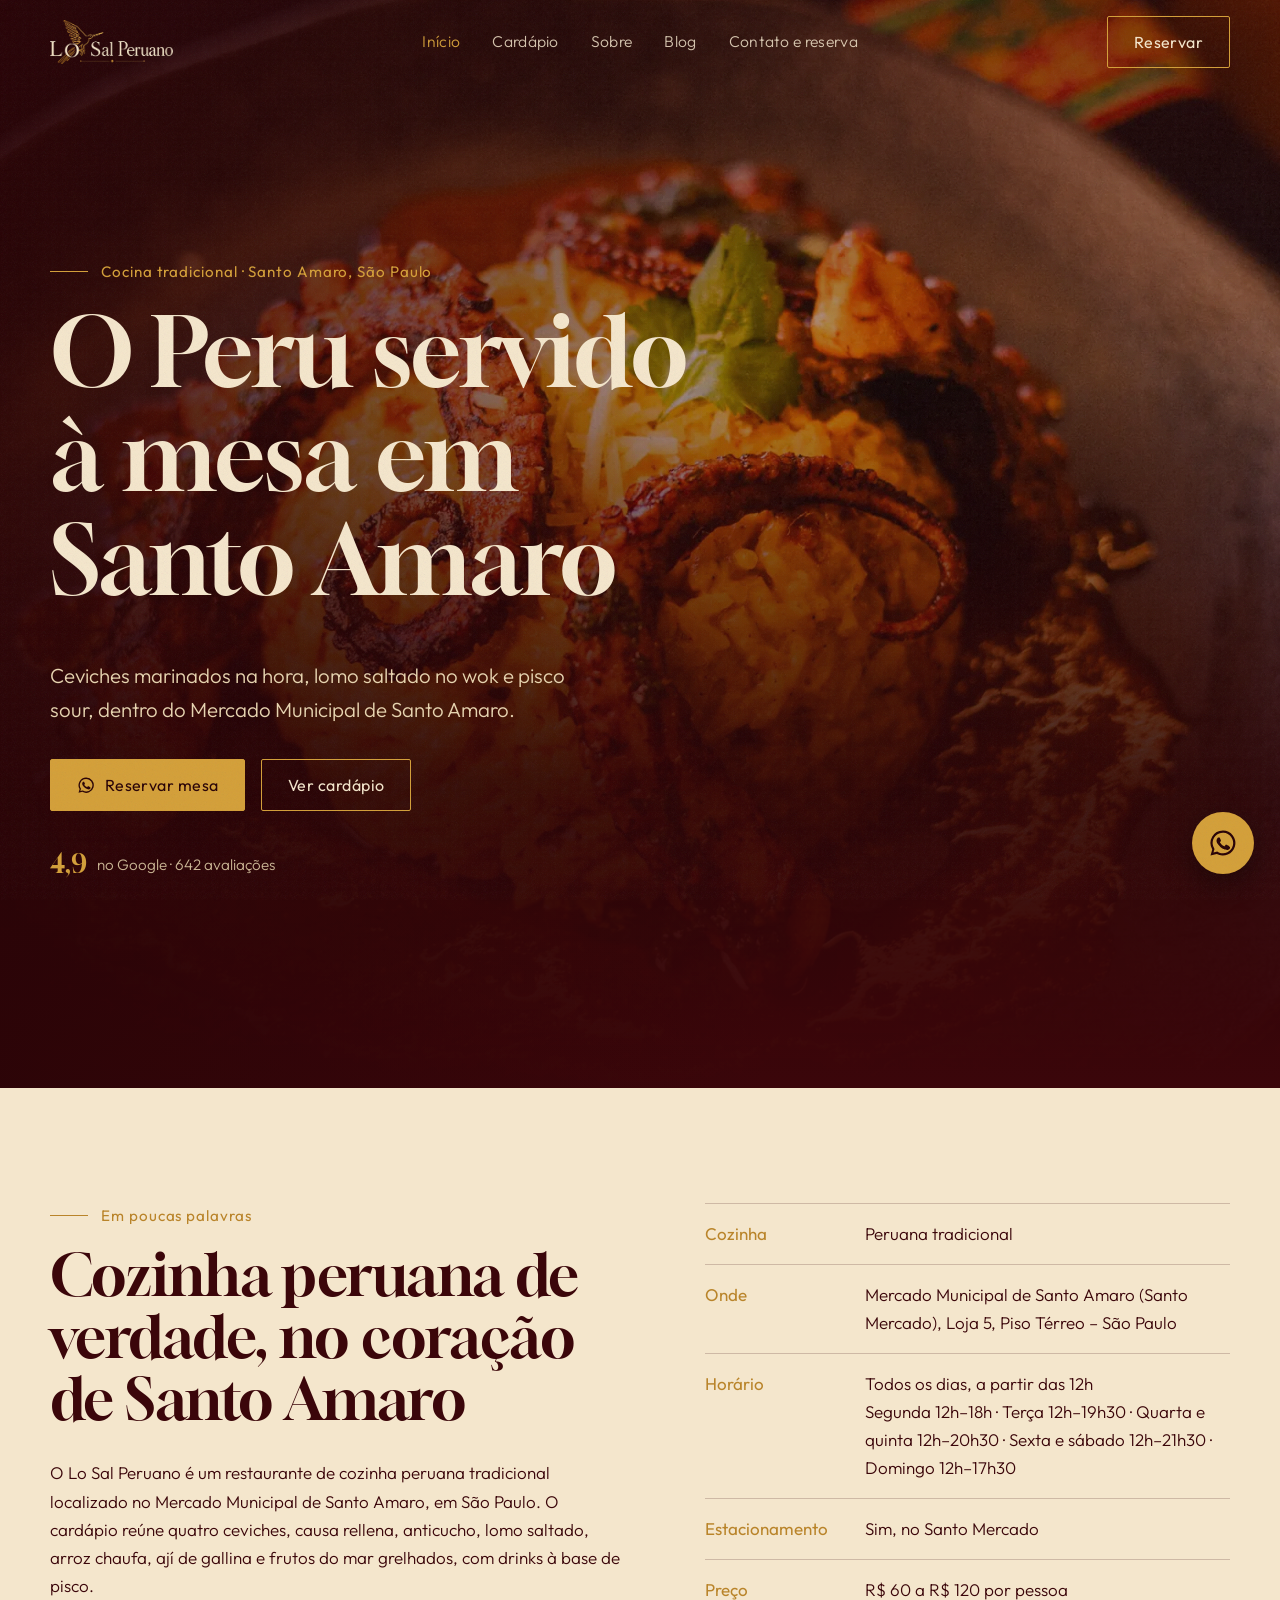
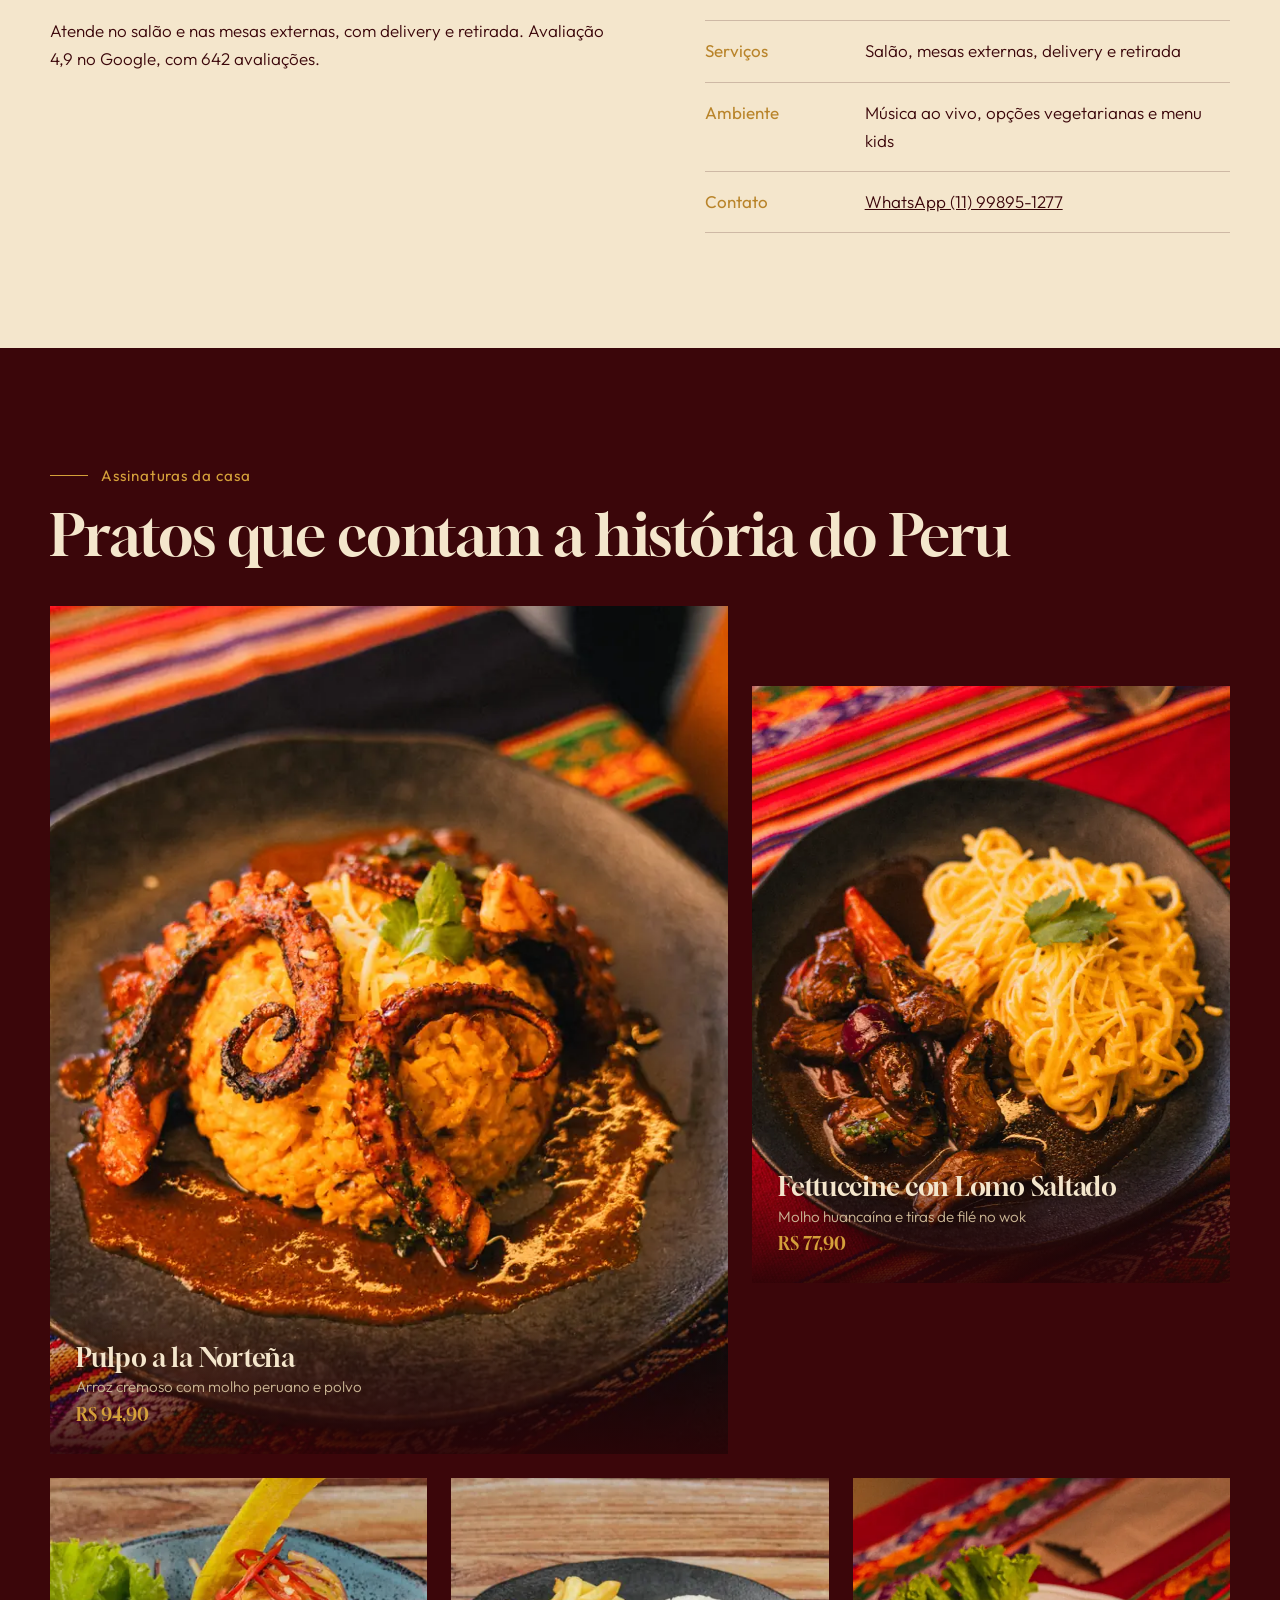
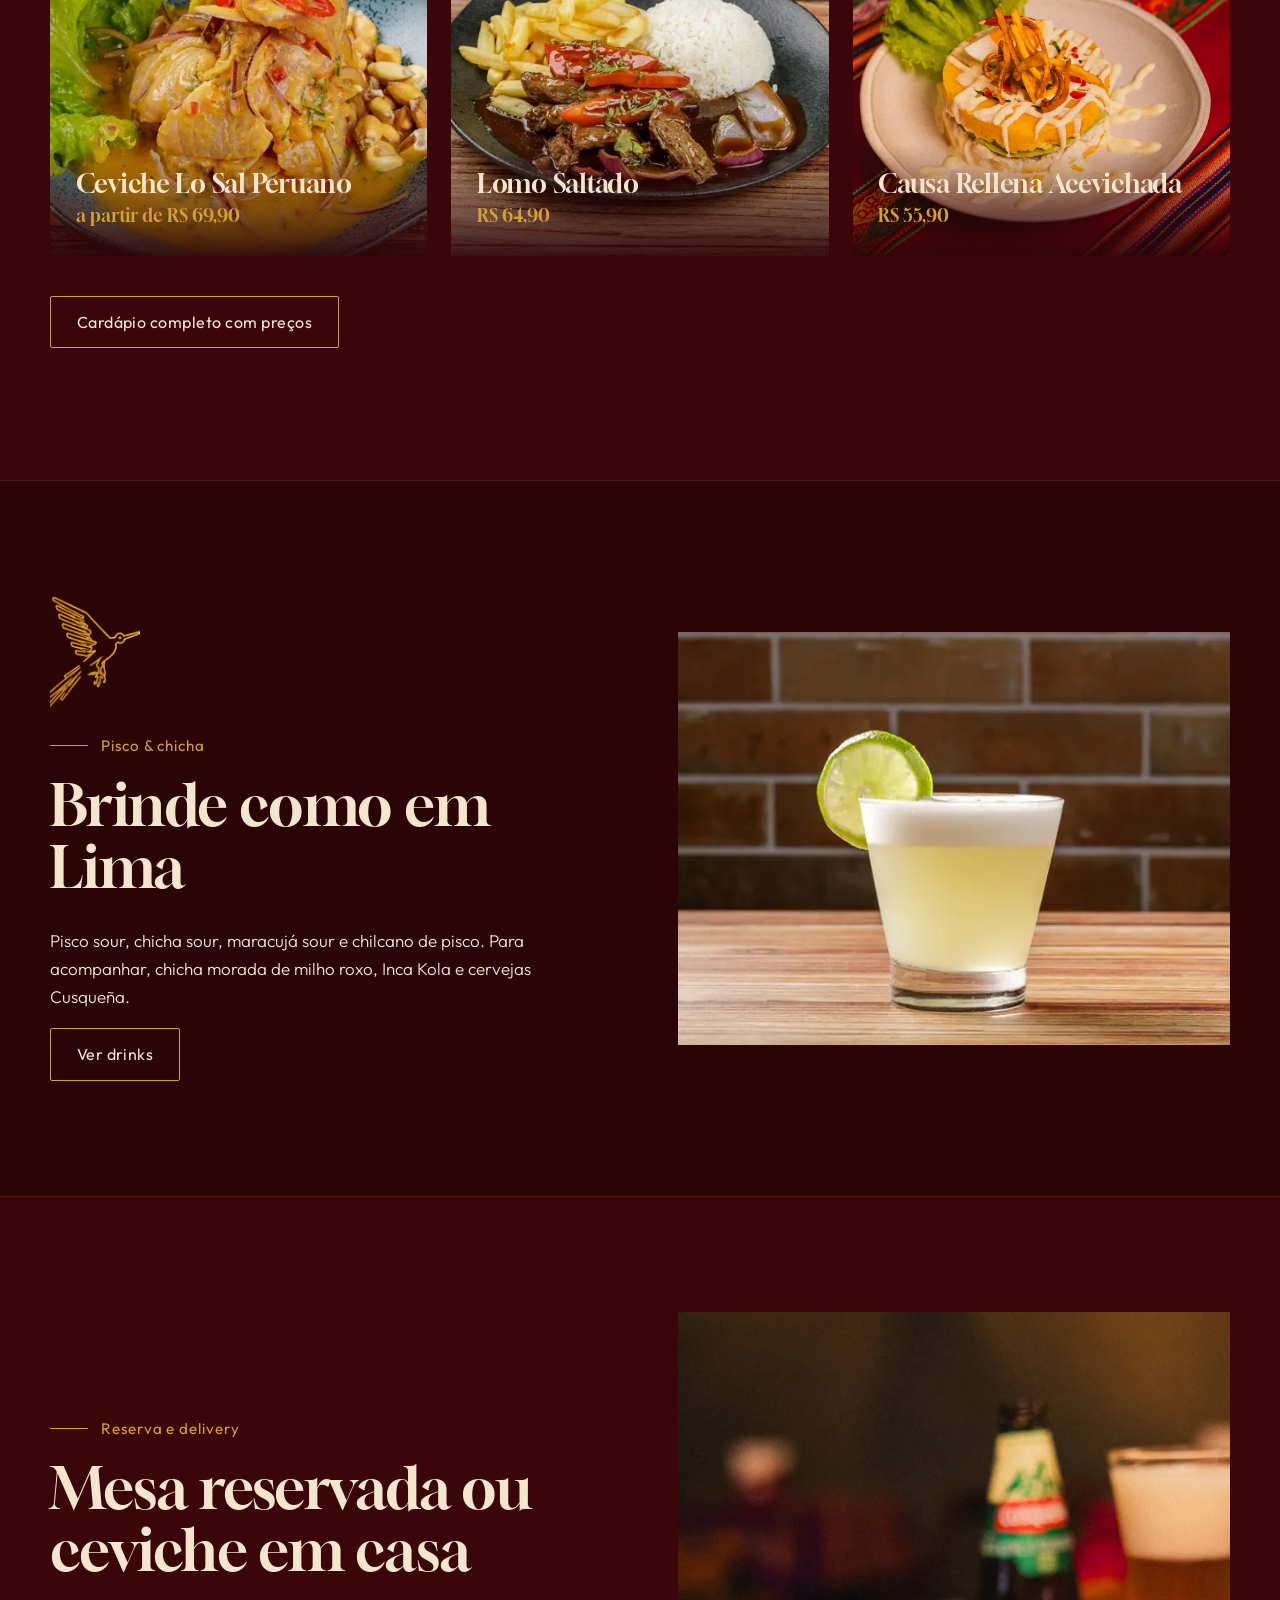
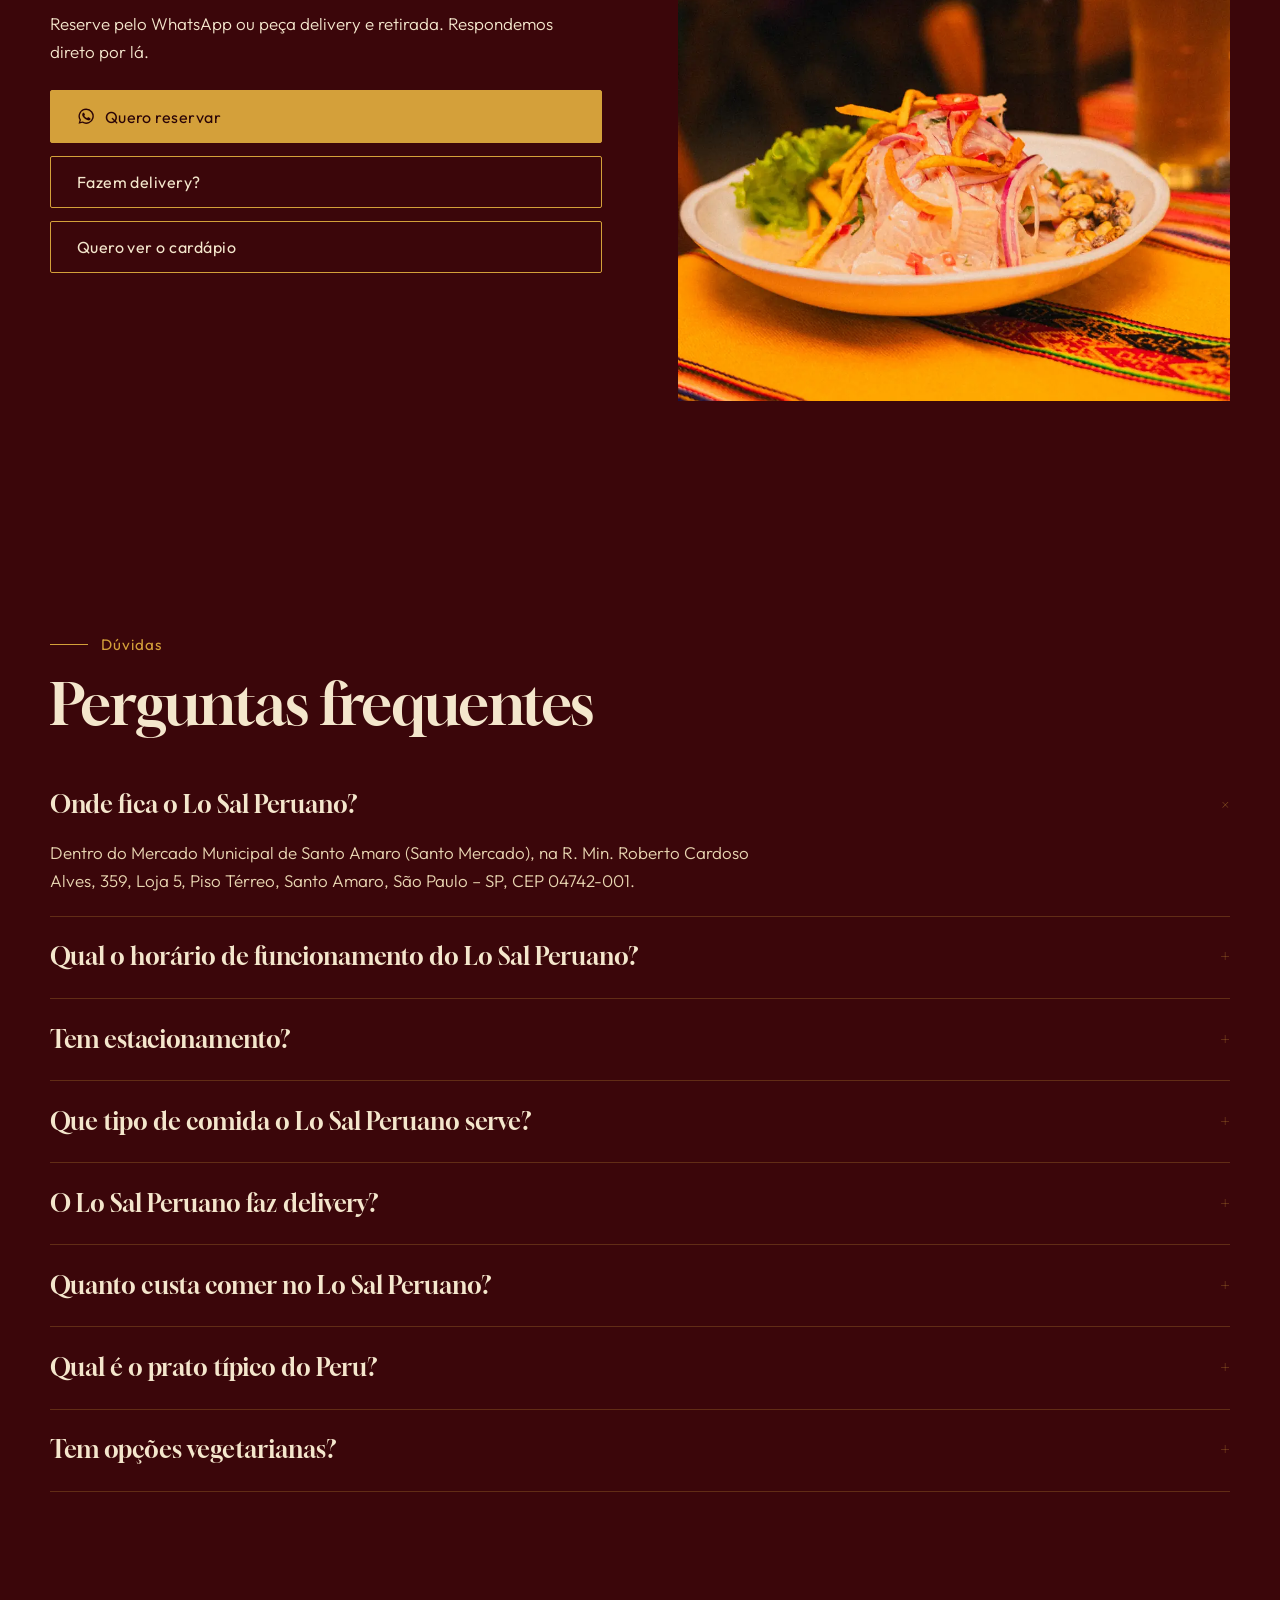
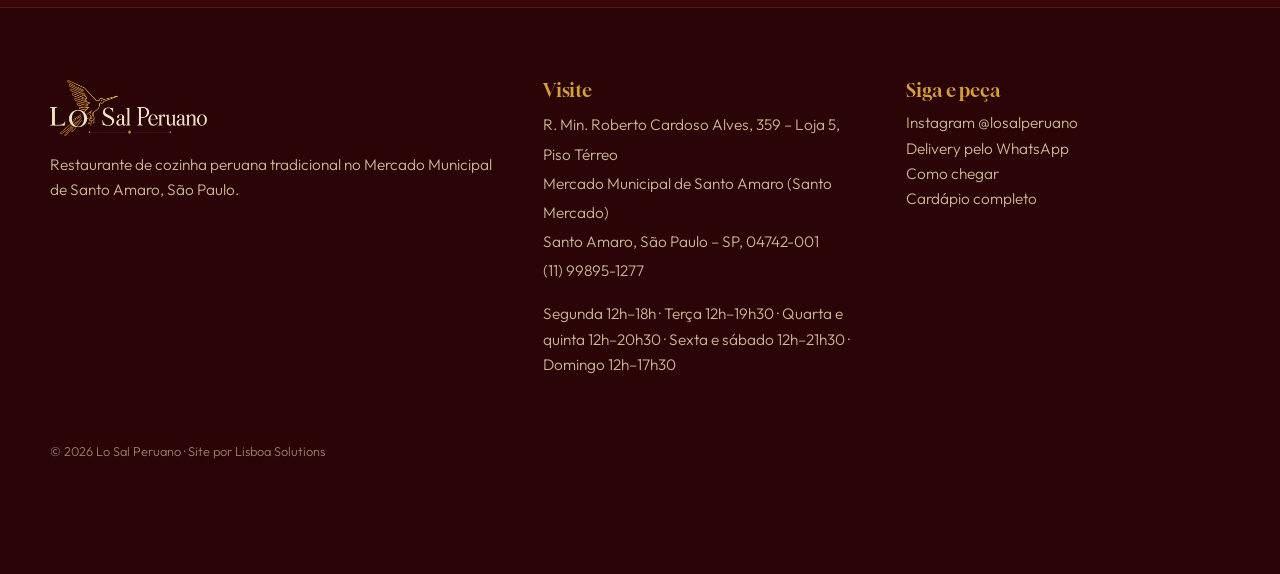
==== index.html @ b94416a1 "Add files via upload" ====
<!doctype html><html lang="pt-BR"><head><meta charset="utf-8">
<script>(function(c,l,a,r,i,t,y){if(i==="CLARITY_ID")return;c[a]=c[a]||function(){(c[a].q=c[a].q||[]).push(arguments)};t=l.createElement(r);t.async=1;t.src="https://www.clarity.ms/tag/"+i;y=l.getElementsByTagName(r)[0];y.parentNode.insertBefore(t,y)})(window,document,"clarity","script","CLARITY_ID");</script>
<meta name="viewport" content="width=device-width,initial-scale=1,viewport-fit=cover">
<title>Lo Sal Peruano | Restaurante Peruano em Santo Amaro – SP</title><meta name="description" content="Restaurante peruano no Mercado Municipal de Santo Amaro, SP. Ceviche, lomo saltado, pisco sour. Nota 4,9 no Google. Delivery e reserva pelo WhatsApp.">
<link rel="canonical" href="https://losalperuano.com.br/"><meta name="robots" content="index,follow,max-image-preview:large">
<meta name="theme-color" content="#3B060A"><meta name="geo.region" content="BR-SP"><meta name="geo.placename" content="Santo Amaro, São Paulo">
<meta property="og:type" content="website"><meta property="og:locale" content="pt_BR"><meta property="og:site_name" content="Lo Sal Peruano">
<meta property="og:title" content="Lo Sal Peruano | Restaurante Peruano em Santo Amaro – SP"><meta property="og:description" content="Restaurante peruano no Mercado Municipal de Santo Amaro, SP. Ceviche, lomo saltado, pisco sour. Nota 4,9 no Google. Delivery e reserva pelo WhatsApp."><meta property="og:url" content="https://losalperuano.com.br/"><meta property="og:image" content="https://losalperuano.com.br/img/og.jpg">
<meta name="twitter:card" content="summary_large_image">
<link rel="icon" href="/favicon.ico" sizes="any"><link rel="icon" type="image/png" sizes="32x32" href="/favicon-32.png"><link rel="apple-touch-icon" href="/apple-touch-icon.png"><link rel="manifest" href="/site.webmanifest">
<link rel="preload" as="image" href="/img/pulpo-a-la-nortena-sm.webp" media="(max-width:700px)" fetchpriority="high"><link rel="preload" as="image" href="/img/pulpo-a-la-nortena.webp" media="(min-width:701px)" fetchpriority="high"><link rel="preconnect" href="https://fonts.googleapis.com"><link rel="preconnect" href="https://fonts.gstatic.com" crossorigin>
<link rel="stylesheet" href="https://fonts.googleapis.com/css2?family=Gloock&family=Outfit:wght@300;400;500&display=swap" media="print" onload="this.media='all'">
<noscript><link rel="stylesheet" href="https://fonts.googleapis.com/css2?family=Gloock&family=Outfit:wght@300;400;500&display=swap"></noscript>
<link rel="stylesheet" href="/assets/style.css">
<script type="application/ld+json">{"@context":"https://schema.org","@graph":[{"@type":"Organization","@id":"https://losalperuano.com.br/#marca","name":"Lo Sal Peruano","url":"https://losalperuano.com.br/","logo":"https://losalperuano.com.br/img/logo.webp","slogan":"Cocina Tradicional","sameAs":["https://www.instagram.com/losalperuano/"],"subOrganization":[{"@id":"https://losalperuano.com.br/#restaurante"}]},{"@type":"Restaurant","@id":"https://losalperuano.com.br/#restaurante","name":"Lo Sal Peruano","alternateName":"Restaurante Peruano Lo Sal","slogan":"Cocina Tradicional","url":"https://losalperuano.com.br/","logo":"https://losalperuano.com.br/img/logo.webp","image":["https://losalperuano.com.br/img/pulpo-a-la-nortena.webp","https://losalperuano.com.br/img/fettuccine-lomo-saltado.webp","https://losalperuano.com.br/img/og.jpg"],"telephone":"+55 11 99895-1277","address":{"@type":"PostalAddress","streetAddress":"R. Min. Roberto Cardoso Alves, 359 - Loja 5, Piso Térreo (Mercado Municipal de Santo Amaro)","addressLocality":"São Paulo","addressRegion":"SP","postalCode":"04742-001","addressCountry":"BR"},"geo":{"@type":"GeoCoordinates","latitude":-23.650263,"longitude":-46.699966},"servesCuisine":["Peruvian","Peruana","Ceviche"],"priceRange":"R$ 60–120","currenciesAccepted":"BRL","menu":"https://losalperuano.com.br/cardapio/","hasMenu":{"@id":"https://losalperuano.com.br/cardapio/#menu"},"hasMap":"https://www.google.com/maps?cid=2345966665367776987","containedInPlace":{"@type":"Place","name":"Mercado Municipal de Santo Amaro (Santo Mercado)"},"areaServed":{"@type":"City","name":"São Paulo"},"sameAs":["https://www.instagram.com/losalperuano/"],"parentOrganization":{"@id":"https://losalperuano.com.br/#marca"},"brand":{"@id":"https://losalperuano.com.br/#marca"},"branchCode":"santo-amaro","openingHoursSpecification":[{"@type":"OpeningHoursSpecification","dayOfWeek":"https://schema.org/Monday","opens":"12:00","closes":"18:00"},{"@type":"OpeningHoursSpecification","dayOfWeek":"https://schema.org/Tuesday","opens":"12:00","closes":"19:30"},{"@type":"OpeningHoursSpecification","dayOfWeek":"https://schema.org/Wednesday","opens":"12:00","closes":"20:30"},{"@type":"OpeningHoursSpecification","dayOfWeek":"https://schema.org/Thursday","opens":"12:00","closes":"20:30"},{"@type":"OpeningHoursSpecification","dayOfWeek":"https://schema.org/Friday","opens":"12:00","closes":"21:30"},{"@type":"OpeningHoursSpecification","dayOfWeek":"https://schema.org/Saturday","opens":"12:00","closes":"21:30"},{"@type":"OpeningHoursSpecification","dayOfWeek":"https://schema.org/Sunday","opens":"12:00","closes":"17:30"}],"amenityFeature":[{"@type":"LocationFeatureSpecification","name":"Mesas externas","value":true},{"@type":"LocationFeatureSpecification","name":"Música ao vivo","value":true},{"@type":"LocationFeatureSpecification","name":"Opções vegetarianas","value":true},{"@type":"LocationFeatureSpecification","name":"Delivery","value":true},{"@type":"LocationFeatureSpecification","name":"Retirada no local","value":true},{"@type":"LocationFeatureSpecification","name":"Menu infantil","value":true},{"@type":"LocationFeatureSpecification","name":"Estacionamento (Santo Mercado)","value":true}],"potentialAction":{"@type":"OrderAction","target":"https://wa.me/5511998951277?text=Ol%C3%A1%21%20Voc%C3%AAs%20fazem%20delivery%3F%20Quero%20fazer%20um%20pedido.","deliveryMethod":["http://purl.org/goodrelations/v1#DeliveryModeOwnFleet","http://purl.org/goodrelations/v1#DeliveryModePickUp"]}},{"@type":"WebSite","@id":"https://losalperuano.com.br/#site","url":"https://losalperuano.com.br/","name":"Lo Sal Peruano","inLanguage":"pt-BR","publisher":{"@id":"https://losalperuano.com.br/#restaurante"}},{"@type":"WebPage","@id":"https://losalperuano.com.br/#webpage","url":"https://losalperuano.com.br/","name":"Lo Sal Peruano – Restaurante Peruano em Santo Amaro, SP","isPartOf":{"@id":"https://losalperuano.com.br/#site"},"about":{"@id":"https://losalperuano.com.br/#restaurante"},"speakable":{"@type":"SpeakableSpecification","cssSelector":[".speak-resumo",".speak-faq"]}},{"@type":"FAQPage","mainEntity":[{"@type":"Question","name":"Onde fica o Lo Sal Peruano?","acceptedAnswer":{"@type":"Answer","text":"Dentro do Mercado Municipal de Santo Amaro (Santo Mercado), na R. Min. Roberto Cardoso Alves, 359, Loja 5, Piso Térreo, Santo Amaro, São Paulo – SP, CEP 04742-001."}},{"@type":"Question","name":"Qual o horário de funcionamento do Lo Sal Peruano?","acceptedAnswer":{"@type":"Answer","text":"Todos os dias a partir das 12h. Segunda até 18h, terça até 19h30, quarta e quinta até 20h30, sexta e sábado até 21h30 e domingo até 17h30."}},{"@type":"Question","name":"Tem estacionamento?","acceptedAnswer":{"@type":"Answer","text":"Sim. O Lo Sal Peruano fica dentro do Santo Mercado (Mercado Municipal de Santo Amaro), que tem estacionamento no local."}},{"@type":"Question","name":"Que tipo de comida o Lo Sal Peruano serve?","acceptedAnswer":{"@type":"Answer","text":"Cozinha peruana tradicional: ceviches, causa rellena, anticucho, lomo saltado, arroz chaufa, ají de gallina, chicharrones, tallarines e sobremesas como torta tres leches e chocoteja."}},{"@type":"Question","name":"O Lo Sal Peruano faz delivery?","acceptedAnswer":{"@type":"Answer","text":"Sim. É possível pedir delivery ou pedir para retirar. Para pedir, chame no WhatsApp (11) 99895-1277."}},{"@type":"Question","name":"Quanto custa comer no Lo Sal Peruano?","acceptedAnswer":{"@type":"Answer","text":"A faixa de preço é de R$ 60 a R$ 120 por pessoa. Os ceviches começam em R$ 68,90 (porção Personal) e o lomo saltado custa R$ 64,90."}},{"@type":"Question","name":"Qual é o prato típico do Peru?","acceptedAnswer":{"@type":"Answer","text":"O ceviche: peixe fresco marinado no limão com pimenta, cebola e coentro, servido com batata-doce e milho. No Lo Sal Peruano há quatro versões, incluindo o Ceviche Lo Sal Peruano, com três tipos de pimentas peruanas."}},{"@type":"Question","name":"Tem opções vegetarianas?","acceptedAnswer":{"@type":"Answer","text":"Sim: Saltado Vegetariano e Tallarín Vegetariano."}}]}]}</script></head><body><a class="skip" href="#conteudo">Pular para o conteúdo</a>
<header class="hdr"><div class="wrap"><a class="brand" href="/" aria-label="Lo Sal Peruano, página inicial"><img src="/img/logo.webp" alt="Lo Sal Peruano – Cocina Tradicional" width="600" height="214"></a>
<nav class="nav" aria-label="Principal"><a href="/" aria-current="page">Início</a><a href="/cardapio/">Cardápio</a><a href="/sobre/">Sobre</a><a href="/blog/">Blog</a><a href="/contato/">Contato e reserva</a></nav><a class="btn" href="https://wa.me/5511998951277?text=Ol%C3%A1%21%20Quero%20reservar%20uma%20mesa%20no%20Lo%20Sal%20Peruano." target="_blank" rel="noopener">Reservar</a>
<button class="menu-tg" aria-label="Abrir menu" aria-expanded="false"><span></span><span></span></button></div></header>
<main id="conteudo"><section class="hero"><picture><source media="(max-width:700px)" srcset="/img/pulpo-a-la-nortena-sm.webp"><img src="/img/pulpo-a-la-nortena.webp" alt="Pulpo a la Norteña: polvo grelhado sobre arroz cremoso peruano, servido em prato de pedra sobre manta andina" width="1400" height="2100" fetchpriority="high"></picture>
<div class="wrap"><p class="kicker">Cocina tradicional · Santo Amaro, São Paulo</p><h1>O Peru servido à mesa em Santo Amaro</h1>
<p class="lead">Ceviches marinados na hora, lomo saltado no wok e pisco sour, dentro do Mercado Municipal de Santo Amaro.</p>
<div class="ctas"><a class="btn fill" href="https://wa.me/5511998951277?text=Ol%C3%A1%21%20Quero%20reservar%20uma%20mesa%20no%20Lo%20Sal%20Peruano." target="_blank" rel="noopener"><svg viewBox="0 0 24 24" aria-hidden="true"><path d="M12 2a10 10 0 0 0-8.6 15.1L2 22l5-1.3A10 10 0 1 0 12 2zm0 18.2c-1.5 0-3-.4-4.3-1.2l-.3-.2-3 .8.8-2.9-.2-.3A8.2 8.2 0 1 1 12 20.2zm4.5-6.1c-.2-.1-1.5-.7-1.7-.8-.2-.1-.4-.1-.6.1l-.8 1c-.1.2-.3.2-.5.1a6.7 6.7 0 0 1-3.3-2.9c-.3-.4.2-.4.7-1.3.1-.2 0-.3 0-.5l-.8-1.8c-.2-.5-.4-.4-.6-.4h-.5c-.2 0-.5.1-.7.3-.2.3-.9.9-.9 2.2s1 2.6 1.1 2.7c.1.2 1.9 2.9 4.6 4 1.7.7 2.4.8 3.2.7.5-.1 1.5-.6 1.8-1.2.2-.6.2-1.1.1-1.2l-.4-.2z"/></svg>Reservar mesa</a><a class="btn" href="/cardapio/">Ver cardápio</a></div>
<p class="rating"><b>4,9</b> no Google · 642 avaliações</p></div></section>
<section class="resumo"><div class="wrap resumo-grid"><div class="rv speak-resumo"><p class="kicker">Em poucas palavras</p><h2>Cozinha peruana de verdade, no coração de Santo Amaro</h2>
<p>O Lo Sal Peruano é um restaurante de cozinha peruana tradicional localizado no Mercado Municipal de Santo Amaro, em São Paulo. O cardápio reúne quatro ceviches, causa rellena, anticucho, lomo saltado, arroz chaufa, ají de gallina e frutos do mar grelhados, com drinks à base de pisco.</p>
<p>Atende no salão e nas mesas externas, com delivery e retirada. Avaliação 4,9 no Google, com 642 avaliações.</p></div><div class="rv"><ul class="facts">
<li><span>Cozinha</span>Peruana tradicional</li>
<li><span>Onde</span>Mercado Municipal de Santo Amaro (Santo Mercado), Loja 5, Piso Térreo – São Paulo</li>
<li><span>Horário</span>Todos os dias, a partir das 12h<br>Segunda 12h–18h · Terça 12h–19h30 · Quarta e quinta 12h–20h30 · Sexta e sábado 12h–21h30 · Domingo 12h–17h30</li>
<li><span>Estacionamento</span>Sim, no Santo Mercado</li>
<li><span>Preço</span>R$ 60 a R$ 120 por pessoa</li>
<li><span>Serviços</span>Salão, mesas externas, delivery e retirada</li>
<li><span>Ambiente</span>Música ao vivo, opções vegetarianas e menu kids</li>
<li><span>Contato</span><a href="https://wa.me/5511998951277?text=Ol%C3%A1%21%20Gostaria%20de%20uma%20informa%C3%A7%C3%A3o%20sobre%20o%20Lo%20Sal%20Peruano." target="_blank" rel="noopener">WhatsApp (11) 99895-1277</a></li></ul></div></div></section>
<section><div class="wrap"><p class="kicker">Assinaturas da casa</p><h2 class="rv">Pratos que contam a história do Peru</h2>
<div class="sig" style="margin-top:2.5rem">
<a class="dish d1 rv" href="/cardapio/#grillados"><img src="/img/pulpo-a-la-nortena-sm.webp" alt="Pulpo a la Norteña" width="700" height="1050" loading="lazy"><div class="cap"><h3>Pulpo a la Norteña</h3><p>Arroz cremoso com molho peruano e polvo</p><span class="pr">R$ 94,90</span></div></a>
<a class="dish d2 rv" href="/cardapio/#tallarines"><img src="/img/fettuccine-lomo-saltado-sm.webp" alt="Fettuccine com lomo saltado e molho huancaína" width="700" height="1050" loading="lazy"><div class="cap"><h3>Fettuccine con Lomo Saltado</h3><p>Molho huancaína e tiras de filé no wok</p><span class="pr">R$ 77,90</span></div></a>
<a class="dish d3 rv" href="/cardapio/#entradas"><img src="/img/ceviche-lo-sal-peruano.webp" alt="Ceviche Lo Sal Peruano com três pimentas peruanas" width="640" height="427" loading="lazy"><div class="cap"><h3>Ceviche Lo Sal Peruano</h3><span class="pr">a partir de R$ 69,90</span></div></a>
<a class="dish d4 rv" href="/cardapio/#principais"><img src="/img/lomo-saltado.webp" alt="Lomo saltado com batata frita e arroz" width="640" height="427" loading="lazy"><div class="cap"><h3>Lomo Saltado</h3><span class="pr">R$ 64,90</span></div></a>
<a class="dish d5 rv" href="/cardapio/#entradas"><img src="/img/causa-rellena-acevichada.webp" alt="Causa rellena acevichada" width="640" height="960" loading="lazy"><div class="cap"><h3>Causa Rellena Acevichada</h3><span class="pr">R$ 55,90</span></div></a>
</div><p style="margin-top:2.5rem"><a class="btn" href="/cardapio/">Cardápio completo com preços</a></p></div></section>
<section class="band"><div class="wrap split"><div class="rv"><img class="bird" src="/img/beija-flor.webp" alt="" width="256" height="248" loading="lazy"><p class="kicker">Pisco & chicha</p><h2>Brinde como em Lima</h2>
<p>Pisco sour, chicha sour, maracujá sour e chilcano de pisco. Para acompanhar, chicha morada de milho roxo, Inca Kola e cervejas Cusqueña.</p>
<a class="btn" href="/cardapio/#drinks">Ver drinks</a></div><img class="rv" src="/img/pisco-sour.webp" alt="Pisco sour com limão" width="640" height="427" loading="lazy" style="aspect-ratio:4/3"></div></section>
<section><div class="wrap split"><div class="rv"><p class="kicker">Reserva e delivery</p><h2>Mesa reservada ou ceviche em casa</h2>
<p>Reserve pelo WhatsApp ou peça delivery e retirada. Respondemos direto por lá.</p>
<div class="wa-list"><a class="btn fill" href="https://wa.me/5511998951277?text=Ol%C3%A1%21%20Quero%20reservar%20uma%20mesa%20no%20Lo%20Sal%20Peruano." target="_blank" rel="noopener"><svg viewBox="0 0 24 24" aria-hidden="true"><path d="M12 2a10 10 0 0 0-8.6 15.1L2 22l5-1.3A10 10 0 1 0 12 2zm0 18.2c-1.5 0-3-.4-4.3-1.2l-.3-.2-3 .8.8-2.9-.2-.3A8.2 8.2 0 1 1 12 20.2zm4.5-6.1c-.2-.1-1.5-.7-1.7-.8-.2-.1-.4-.1-.6.1l-.8 1c-.1.2-.3.2-.5.1a6.7 6.7 0 0 1-3.3-2.9c-.3-.4.2-.4.7-1.3.1-.2 0-.3 0-.5l-.8-1.8c-.2-.5-.4-.4-.6-.4h-.5c-.2 0-.5.1-.7.3-.2.3-.9.9-.9 2.2s1 2.6 1.1 2.7c.1.2 1.9 2.9 4.6 4 1.7.7 2.4.8 3.2.7.5-.1 1.5-.6 1.8-1.2.2-.6.2-1.1.1-1.2l-.4-.2z"/></svg>Quero reservar</a><a class="btn" href="https://wa.me/5511998951277?text=Ol%C3%A1%21%20Voc%C3%AAs%20fazem%20delivery%3F%20Quero%20fazer%20um%20pedido." target="_blank" rel="noopener">Fazem delivery?</a><a class="btn" href="https://wa.me/5511998951277?text=Ol%C3%A1%21%20Quero%20ver%20o%20card%C3%A1pio%20do%20Lo%20Sal%20Peruano." target="_blank" rel="noopener">Quero ver o cardápio</a></div></div>
<img class="rv" src="/img/ceviche-cusquena-lg.webp" alt="Ceviche peruano servido com cerveja Cusqueña" width="1000" height="1500" loading="lazy"></div></section>
<section class="faq" id="faq"><div class="wrap"><p class="kicker">Dúvidas</p><h2 class="rv">Perguntas frequentes</h2><div class="rv speak-faq"><details open><summary>Onde fica o Lo Sal Peruano?</summary><p>Dentro do Mercado Municipal de Santo Amaro (Santo Mercado), na R. Min. Roberto Cardoso Alves, 359, Loja 5, Piso Térreo, Santo Amaro, São Paulo – SP, CEP 04742-001.</p></details><details><summary>Qual o horário de funcionamento do Lo Sal Peruano?</summary><p>Todos os dias a partir das 12h. Segunda até 18h, terça até 19h30, quarta e quinta até 20h30, sexta e sábado até 21h30 e domingo até 17h30.</p></details><details><summary>Tem estacionamento?</summary><p>Sim. O Lo Sal Peruano fica dentro do Santo Mercado (Mercado Municipal de Santo Amaro), que tem estacionamento no local.</p></details><details><summary>Que tipo de comida o Lo Sal Peruano serve?</summary><p>Cozinha peruana tradicional: ceviches, causa rellena, anticucho, lomo saltado, arroz chaufa, ají de gallina, chicharrones, tallarines e sobremesas como torta tres leches e chocoteja.</p></details><details><summary>O Lo Sal Peruano faz delivery?</summary><p>Sim. É possível pedir delivery ou pedir para retirar. Para pedir, chame no WhatsApp (11) 99895-1277.</p></details><details><summary>Quanto custa comer no Lo Sal Peruano?</summary><p>A faixa de preço é de R$ 60 a R$ 120 por pessoa. Os ceviches começam em R$ 68,90 (porção Personal) e o lomo saltado custa R$ 64,90.</p></details><details><summary>Qual é o prato típico do Peru?</summary><p>O ceviche: peixe fresco marinado no limão com pimenta, cebola e coentro, servido com batata-doce e milho. No Lo Sal Peruano há quatro versões, incluindo o Ceviche Lo Sal Peruano, com três tipos de pimentas peruanas.</p></details><details><summary>Tem opções vegetarianas?</summary><p>Sim: Saltado Vegetariano e Tallarín Vegetariano.</p></details></div></div></section></main>
<footer class="ftr"><div class="wrap"><div class="grid"><div><img class="logo" src="/img/logo.webp" alt="Lo Sal Peruano" width="600" height="214" loading="lazy">
<p>Restaurante de cozinha peruana tradicional no Mercado Municipal de Santo Amaro, São Paulo.</p></div>
<div><h3>Visite</h3><address class="nap">R. Min. Roberto Cardoso Alves, 359 – Loja 5, Piso Térreo<br>Mercado Municipal de Santo Amaro (Santo Mercado)<br>Santo Amaro, São Paulo – SP, 04742-001<br><a href="tel:+551199895-1277">(11) 99895-1277</a></address><p style="margin-top:1rem">Segunda 12h–18h · Terça 12h–19h30 · Quarta e quinta 12h–20h30 · Sexta e sábado 12h–21h30 · Domingo 12h–17h30</p></div>
<div><h3>Siga e peça</h3><p><a href="https://www.instagram.com/losalperuano/" target="_blank" rel="noopener">Instagram @losalperuano</a><br><a href="https://wa.me/5511998951277?text=Ol%C3%A1%21%20Voc%C3%AAs%20fazem%20delivery%3F%20Quero%20fazer%20um%20pedido." target="_blank" rel="noopener">Delivery pelo WhatsApp</a><br><a href="https://www.google.com/maps?cid=2345966665367776987" target="_blank" rel="noopener">Como chegar</a><br><a href="/cardapio/">Cardápio completo</a></p></div></div>
<small>© 2026 Lo Sal Peruano · Site por Lisboa Solutions</small></div></footer>
<a class="fab" href="https://wa.me/5511998951277?text=Ol%C3%A1%21%20Quero%20reservar%20uma%20mesa%20no%20Lo%20Sal%20Peruano." target="_blank" rel="noopener" aria-label="Reservar pelo WhatsApp"><svg viewBox="0 0 24 24" aria-hidden="true"><path d="M12 2a10 10 0 0 0-8.6 15.1L2 22l5-1.3A10 10 0 1 0 12 2zm0 18.2c-1.5 0-3-.4-4.3-1.2l-.3-.2-3 .8.8-2.9-.2-.3A8.2 8.2 0 1 1 12 20.2zm4.5-6.1c-.2-.1-1.5-.7-1.7-.8-.2-.1-.4-.1-.6.1l-.8 1c-.1.2-.3.2-.5.1a6.7 6.7 0 0 1-3.3-2.9c-.3-.4.2-.4.7-1.3.1-.2 0-.3 0-.5l-.8-1.8c-.2-.5-.4-.4-.6-.4h-.5c-.2 0-.5.1-.7.3-.2.3-.9.9-.9 2.2s1 2.6 1.1 2.7c.1.2 1.9 2.9 4.6 4 1.7.7 2.4.8 3.2.7.5-.1 1.5-.6 1.8-1.2.2-.6.2-1.1.1-1.2l-.4-.2z"/></svg></a>
<nav class="bbar" aria-label="Ações rápidas"><a href="https://wa.me/5511998951277?text=Ol%C3%A1%21%20Quero%20reservar%20uma%20mesa%20no%20Lo%20Sal%20Peruano." target="_blank" rel="noopener"><svg viewBox="0 0 24 24" aria-hidden="true"><path d="M12 2a10 10 0 0 0-8.6 15.1L2 22l5-1.3A10 10 0 1 0 12 2zm0 18.2c-1.5 0-3-.4-4.3-1.2l-.3-.2-3 .8.8-2.9-.2-.3A8.2 8.2 0 1 1 12 20.2zm4.5-6.1c-.2-.1-1.5-.7-1.7-.8-.2-.1-.4-.1-.6.1l-.8 1c-.1.2-.3.2-.5.1a6.7 6.7 0 0 1-3.3-2.9c-.3-.4.2-.4.7-1.3.1-.2 0-.3 0-.5l-.8-1.8c-.2-.5-.4-.4-.6-.4h-.5c-.2 0-.5.1-.7.3-.2.3-.9.9-.9 2.2s1 2.6 1.1 2.7c.1.2 1.9 2.9 4.6 4 1.7.7 2.4.8 3.2.7.5-.1 1.5-.6 1.8-1.2.2-.6.2-1.1.1-1.2l-.4-.2z"/></svg>Reservar</a><a href="/cardapio/"><svg viewBox="0 0 24 24" aria-hidden="true"><path d="M4 3h2v8a2 2 0 0 0 2 2v8h2v-8a2 2 0 0 0 2-2V3h-2v6H9V3H7v6H6V3zm13 0c-2 0-3 2.5-3 6v5h2v7h2V3z"/></svg>Cardápio</a><a href="https://www.google.com/maps?cid=2345966665367776987" target="_blank" rel="noopener"><svg viewBox="0 0 24 24" aria-hidden="true"><path d="M12 2a7 7 0 0 0-7 7c0 5.2 7 13 7 13s7-7.8 7-13a7 7 0 0 0-7-7zm0 9.5A2.5 2.5 0 1 1 12 6.5a2.5 2.5 0 0 1 0 5z"/></svg>Rotas</a></nav>
<script src="/assets/main.js" defer></script></body></html>
---- assets/style.css ----
:root{--vinho:#3B060A;--vinho-2:#2A0407;--vinho-3:#4E0D12;--creme:#F4E6CC;--creme-2:#E9D6B2;--ouro:#D4A03A;--ouro-2:#B9842A;--txt:#F4E6CC;--muted:#CDB896;--serif:"Gloock",Georgia,"Times New Roman",serif;--sans:"Outfit",system-ui,-apple-system,"Segoe UI",sans-serif;--w:1180px;--r:2px}
*,*::before,*::after{box-sizing:border-box}
html{scroll-behavior:smooth;-webkit-text-size-adjust:100%}
body{margin:0;background:var(--vinho);color:var(--txt);font:300 1.0625rem/1.65 var(--sans);overflow-x:hidden}
body::before{content:"";position:fixed;inset:0;pointer-events:none;z-index:999;opacity:.07;background-image:url("data:image/svg+xml,%3Csvg xmlns='http://www.w3.org/2000/svg' width='160' height='160'%3E%3Cfilter id='n'%3E%3CfeTurbulence baseFrequency='.9' numOctaves='2'/%3E%3C/filter%3E%3Crect width='100%25' height='100%25' filter='url(%23n)'/%3E%3C/svg%3E")}
img{max-width:100%;height:auto;display:block}
a{color:inherit}
h1,h2,h3{font-family:var(--serif);font-weight:400;line-height:1.08;margin:0 0 .5em;letter-spacing:-.01em;color:var(--creme)}
h1{font-size:clamp(2.6rem,7.5vw,6rem)}
h2{font-size:clamp(2rem,4.6vw,3.6rem)}
h3{font-size:clamp(1.3rem,2.2vw,1.65rem)}
p{margin:0 0 1em;max-width:68ch}
.wrap{width:min(var(--w),100% - 2.5rem);margin-inline:auto}
.skip{position:absolute;left:-999px}.skip:focus{left:1rem;top:1rem;z-index:1000;background:var(--creme);color:var(--vinho);padding:.5rem 1rem}
.kicker{font-family:var(--sans);font-weight:400;color:var(--ouro);font-size:.95rem;letter-spacing:.06em;margin:0 0 1rem;display:flex;align-items:center;gap:.8rem}
.kicker::before{content:"";width:2.4rem;height:1px;background:var(--ouro)}
/* header */
.hdr{position:fixed;inset:0 0 auto;z-index:50;transition:background .4s,backdrop-filter .4s;padding:1rem 0}
.hdr.solid{background:rgba(42,4,7,.88);backdrop-filter:blur(10px);-webkit-backdrop-filter:blur(10px);border-bottom:1px solid rgba(212,160,58,.18)}
.hdr .wrap{display:flex;align-items:center;justify-content:space-between;gap:1rem}
.brand img{height:44px;width:auto}
.nav{display:flex;gap:2rem;align-items:center}
.nav a{text-decoration:none;font-size:.98rem;letter-spacing:.02em;opacity:.85;transition:opacity .2s,color .2s}
.nav a:hover,.nav a[aria-current]{opacity:1;color:var(--ouro)}
.btn{display:inline-flex;align-items:center;gap:.6rem;padding:.95rem 1.6rem;border:1px solid var(--ouro);color:var(--creme);text-decoration:none;font:400 1rem var(--sans);letter-spacing:.03em;border-radius:var(--r);transition:background .3s,color .3s;cursor:pointer;background:transparent}
.btn:hover{background:var(--ouro);color:var(--vinho-2)}
.btn.fill{background:var(--ouro);color:var(--vinho-2)}.btn.fill:hover{background:var(--creme)}
.btn svg{width:1.15em;height:1.15em;fill:currentColor}
.menu-tg{display:none;background:none;border:0;color:var(--creme);padding:.4rem;cursor:pointer}
.menu-tg span{display:block;width:26px;height:1px;background:currentColor;margin:7px 0}
/* hero */
.hero{position:relative;min-height:100svh;display:grid;align-items:end;overflow:hidden}
.hero picture,.hero img{position:absolute;inset:0;width:100%;height:100%;object-fit:cover}
.hero img{animation:kb 18s ease-out both}
@keyframes kb{from{transform:scale(1.12)}to{transform:scale(1)}}
.hero::after{content:"";position:absolute;inset:0;background:linear-gradient(180deg,rgba(42,4,7,.6) 0%,rgba(42,4,7,.35) 35%,rgba(42,4,7,.9) 72%,var(--vinho) 100%)}
.hero .wrap{position:relative;z-index:2;padding:9rem 0 4.5rem}
.hero h1{max-width:11ch}
.hero .lead{font-size:clamp(1.1rem,1.6vw,1.3rem);color:var(--creme-2);max-width:42ch}
.hero .ctas{display:flex;flex-wrap:wrap;gap:1rem;margin-top:2rem}
.rating{display:inline-flex;align-items:center;gap:.6rem;margin-top:2rem;color:var(--muted);font-size:.95rem}
.rating b{font-family:var(--serif);font-weight:400;font-size:1.6rem;color:var(--ouro)}
.page-hero{padding:10rem 0 3.5rem;position:relative;border-bottom:1px solid rgba(212,160,58,.15)}
.page-hero .bird{position:absolute;right:4%;top:6.5rem;width:min(220px,30vw);opacity:.22}
/* sections */
section{padding:clamp(4.5rem,9vw,8rem) 0}
.resumo{background:var(--creme);color:var(--vinho)}
.resumo h2,.resumo h3{color:var(--vinho)}
.resumo .kicker{color:var(--ouro-2)}.resumo .kicker::before{background:var(--ouro-2)}
.resumo-grid{display:grid;grid-template-columns:1.1fr 1fr;gap:clamp(2rem,6vw,6rem);align-items:start}
.facts{list-style:none;padding:0;margin:0;border-top:1px solid rgba(59,6,10,.2)}
.facts li{display:grid;grid-template-columns:9rem 1fr;gap:1rem;padding:1rem 0;border-bottom:1px solid rgba(59,6,10,.2)}
.facts span{color:var(--ouro-2);font-weight:400}
.facts a{color:var(--vinho)}
/* signature */
.sig{display:grid;grid-template-columns:repeat(12,1fr);gap:1.5rem}
.dish{position:relative;overflow:hidden;background:var(--vinho-2);text-decoration:none}
.dish img{width:100%;height:100%;object-fit:cover;transition:transform 1.2s cubic-bezier(.2,.7,.2,1)}
.dish:hover img{transform:scale(1.06)}
.dish .cap{position:absolute;inset:auto 0 0;padding:1.6rem;background:linear-gradient(transparent,rgba(42,4,7,.92))}
.dish .cap h3{margin:0 0 .2rem}
.dish .cap p{margin:0;color:var(--muted);font-size:.95rem}
.dish .pr{color:var(--ouro);font-family:var(--serif);font-size:1.1rem}
.d1{grid-column:span 7;aspect-ratio:4/5}.d2{grid-column:span 5;aspect-ratio:4/5;margin-top:5rem}
.d3,.d4,.d5{grid-column:span 4;aspect-ratio:1}
.split{display:grid;grid-template-columns:1fr 1fr;gap:clamp(2rem,6vw,6rem);align-items:center}
.split img{aspect-ratio:4/5;object-fit:cover;width:100%}
.band{background:var(--vinho-2);border-block:1px solid rgba(212,160,58,.15)}
.band .bird{width:90px;margin-bottom:1.5rem}
/* menu */
.mnav{position:sticky;top:76px;z-index:20;background:rgba(42,4,7,.95);backdrop-filter:blur(8px);border-bottom:1px solid rgba(212,160,58,.18)}
.mnav ul{display:flex;gap:1.6rem;overflow-x:auto;list-style:none;margin:0;padding:1rem 0;scrollbar-width:none}
.mnav ul::-webkit-scrollbar{display:none}
.mnav a{white-space:nowrap;text-decoration:none;opacity:.8;font-size:.97rem}.mnav a:hover{color:var(--ouro);opacity:1}
.msec{padding:4.5rem 0 1rem;scroll-margin-top:140px}
.msec header{display:flex;align-items:baseline;gap:1.2rem;border-bottom:1px solid var(--ouro);padding-bottom:1rem;margin-bottom:2rem}
.msec header h2{margin:0}
.msec header em{font-style:normal;color:var(--muted)}
.items{display:grid;grid-template-columns:1fr 1fr;gap:2.5rem 4rem}
.item{display:grid;grid-template-columns:auto 1fr;gap:1.2rem;align-items:start}
.item img{width:112px;height:112px;object-fit:cover;border-radius:50%;border:1px solid rgba(212,160,58,.4)}
.item .row{display:flex;align-items:baseline;gap:.6rem}
.item h3{margin:0;font-size:1.35rem}
.item .row i{flex:1;border-bottom:1px dotted rgba(212,160,58,.5);transform:translateY(-.3em)}
.item .row b{font-family:var(--serif);font-weight:400;color:var(--ouro);white-space:nowrap;font-size:1.15rem}
.item p{margin:.4rem 0 0;color:var(--muted);font-size:.97rem}
.item .vs{font-size:.92rem;color:var(--creme-2);margin-top:.3rem}
.tag{display:inline-block;font-size:.78rem;border:1px solid var(--ouro);color:var(--ouro);padding:.05rem .5rem;margin-left:.4rem;vertical-align:middle;border-radius:20px;font-family:var(--sans)}
/* faq */
.faq details{border-bottom:1px solid rgba(212,160,58,.25);padding:1.3rem 0}
.faq summary{cursor:pointer;list-style:none;font-family:var(--serif);font-size:clamp(1.2rem,2vw,1.5rem);display:flex;justify-content:space-between;gap:1rem}
.faq summary::-webkit-details-marker{display:none}
.faq summary::after{content:"+";color:var(--ouro);transition:transform .3s}
.faq details[open] summary::after{transform:rotate(45deg)}
.faq details p{margin:.9rem 0 0;color:var(--creme-2)}
/* contact */
.map{width:100%;aspect-ratio:4/3;border:0;filter:grayscale(.4) contrast(1.05) sepia(.25)}
.nap{font-style:normal;line-height:1.9}
.nap strong{font-family:var(--serif);font-weight:400;font-size:1.4rem;display:block;margin-bottom:.4rem}
.wa-list{display:grid;gap:.8rem;margin:1.5rem 0}
/* blog */
.posts{display:grid;grid-template-columns:repeat(3,1fr);gap:2rem}
.post-card{text-decoration:none;display:block}
.post-card img{aspect-ratio:3/2;object-fit:cover;width:100%;margin-bottom:1rem}
.post-card p{color:var(--muted);font-size:.97rem}
.article{max-width:720px}
.article p,.article li{font-size:1.1rem;color:var(--creme-2)}
.article h2{font-size:clamp(1.6rem,3vw,2.2rem);margin-top:2.2rem}
.tldr{border-left:2px solid var(--ouro);padding:1rem 1.4rem;background:rgba(244,230,204,.05);margin:0 0 2rem}
.tldr p{margin:0}
.crumbs{font-size:.9rem;color:var(--muted);margin-bottom:1.5rem}
.crumbs ol{list-style:none;padding:0;margin:0;display:flex;flex-wrap:wrap;gap:.4rem}
.crumbs li+li::before{content:"/";margin-right:.4rem;opacity:.5}
.crumbs a{text-decoration:none}.crumbs a:hover{color:var(--ouro)}
/* footer */
.ftr{background:var(--vinho-2);padding:4.5rem 0 7rem;border-top:1px solid rgba(212,160,58,.18);font-size:.96rem;color:var(--muted)}
.ftr .grid{display:grid;grid-template-columns:1.4fr 1fr 1fr;gap:2.5rem}
.ftr h3{font-size:1.2rem;color:var(--ouro)}
.ftr a{text-decoration:none}.ftr a:hover{color:var(--ouro)}
.ftr .logo{height:56px;width:auto;margin-bottom:1rem}
.ftr small{display:block;margin-top:3rem;opacity:.7}
/* floating / bottom bar */
.fab{position:fixed;right:1.6rem;bottom:1.6rem;z-index:60;width:62px;height:62px;border-radius:50%;background:var(--ouro);display:grid;place-items:center;box-shadow:0 10px 30px rgba(0,0,0,.4);transition:transform .3s}
.fab:hover{transform:scale(1.08)}.fab svg{width:30px;height:30px;fill:var(--vinho-2)}
.bbar{display:none}
/* reveal */
.rv{opacity:0;transform:translateY(28px);transition:opacity 1s cubic-bezier(.2,.7,.2,1),transform 1s cubic-bezier(.2,.7,.2,1)}
.rv.in{opacity:1;transform:none}
@media (prefers-reduced-motion:reduce){.rv{opacity:1;transform:none}.hero img{animation:none}*{transition:none!important}}
@media (max-width:900px){
 .nav{position:fixed;inset:0;background:var(--vinho-2);flex-direction:column;justify-content:center;gap:1.6rem;font-size:1.6rem;transform:translateX(100%);transition:transform .4s}
 .nav a{font-family:var(--serif);font-size:1.9rem}
 .nav.open{transform:none}.menu-tg{display:block;position:relative;z-index:60}
 .hdr .btn{display:none}
 .resumo-grid,.split,.items,.ftr .grid{grid-template-columns:1fr}
 .posts{grid-template-columns:1fr}
 .sig{grid-template-columns:1fr 1fr;gap:1rem}
 .d1,.d2{grid-column:span 2;margin:0;aspect-ratio:4/5}.d3,.d4,.d5{grid-column:span 1}.d5{grid-column:span 2;aspect-ratio:16/10}
 .facts li{grid-template-columns:1fr;gap:.2rem}
 .fab{display:none}
 .bbar{display:grid;grid-template-columns:1.4fr 1fr 1fr;position:fixed;inset:auto 0 0;z-index:60;background:var(--vinho-2);border-top:1px solid rgba(212,160,58,.3);padding-bottom:env(safe-area-inset-bottom)}
 .bbar a{display:flex;flex-direction:column;align-items:center;gap:.15rem;padding:.6rem .3rem;text-decoration:none;font-size:.8rem}
 .bbar a:first-child{background:var(--ouro);color:var(--vinho-2);font-weight:500}
 .bbar svg{width:20px;height:20px;fill:currentColor}
 .mnav{top:70px}
 .item img{width:84px;height:84px}
}
.item.noimg{grid-template-columns:1fr}
@media (min-width:901px){.hero::before{content:"";position:absolute;inset:0;z-index:1;background:linear-gradient(90deg,rgba(42,4,7,.85),rgba(42,4,7,0) 60%)}}
.hrs li{grid-template-columns:7rem 1fr;border-color:rgba(212,160,58,.2)}.hrs span{color:var(--ouro)}
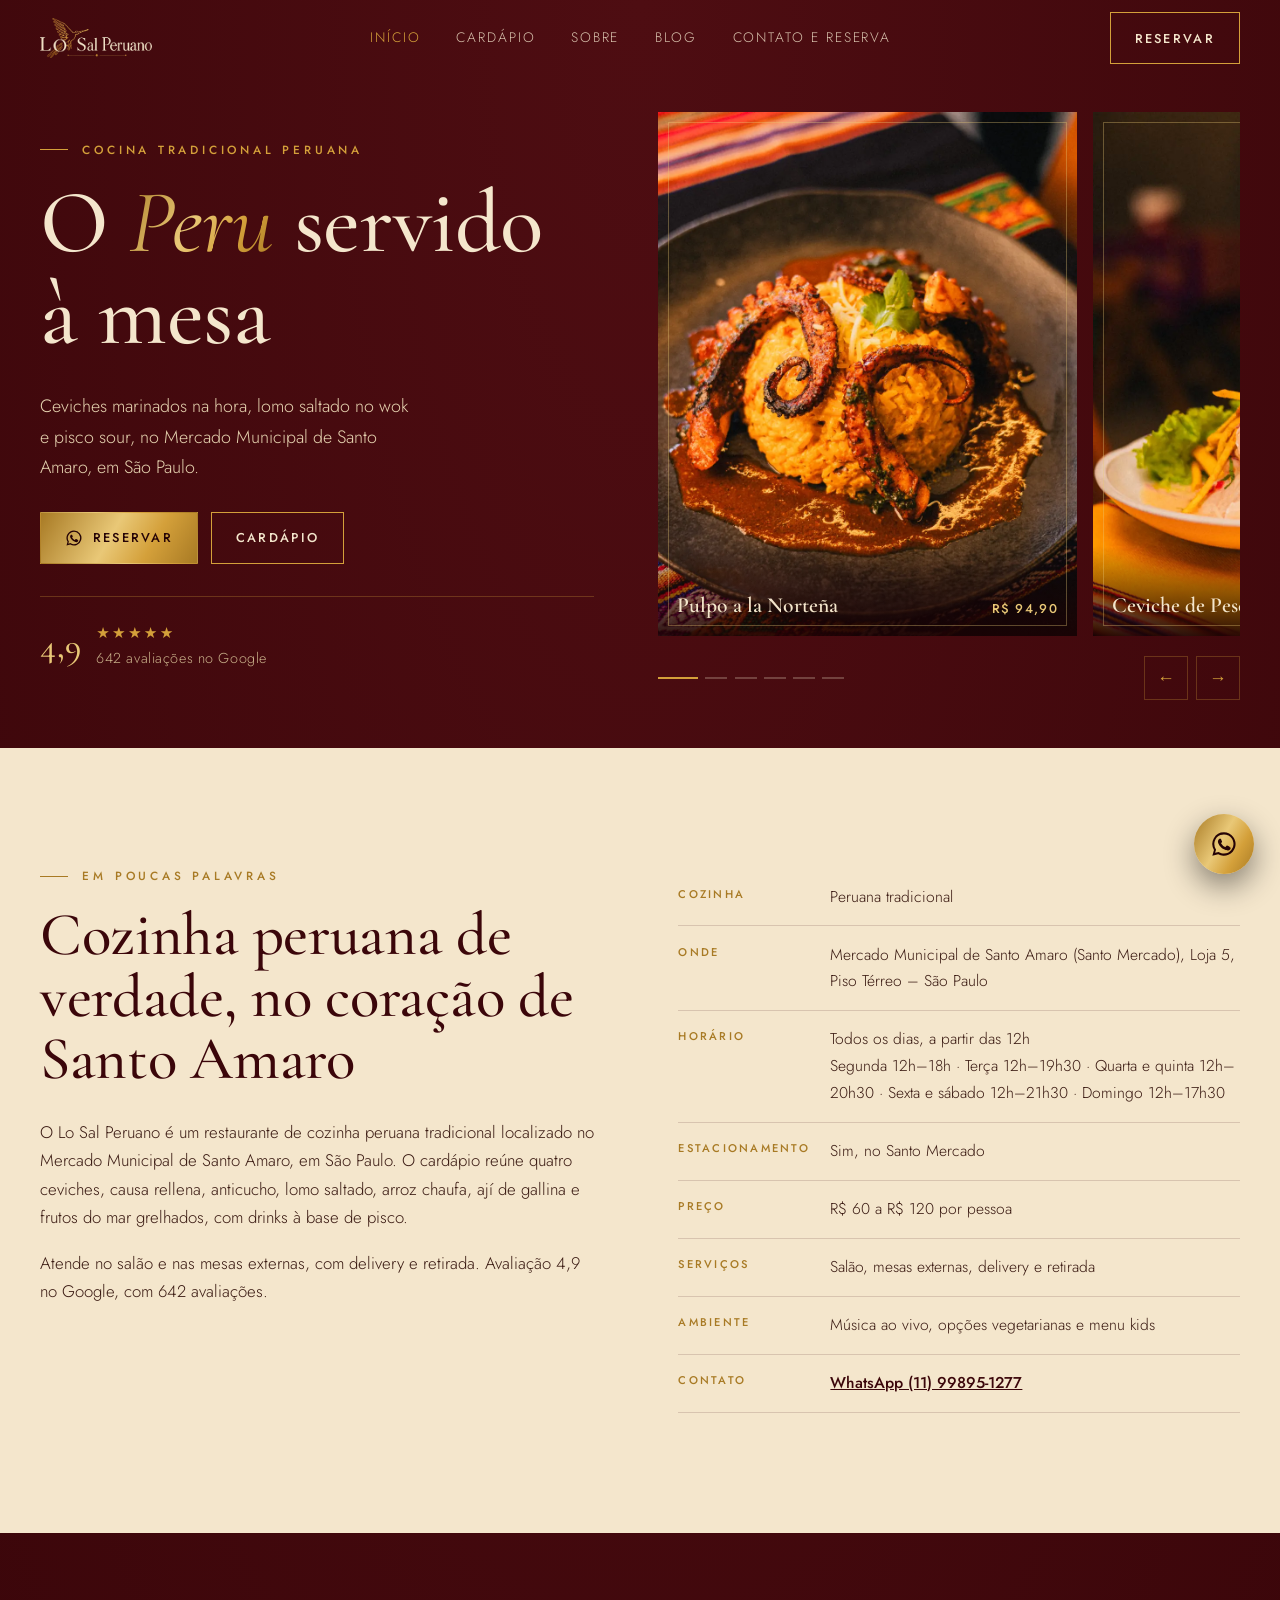
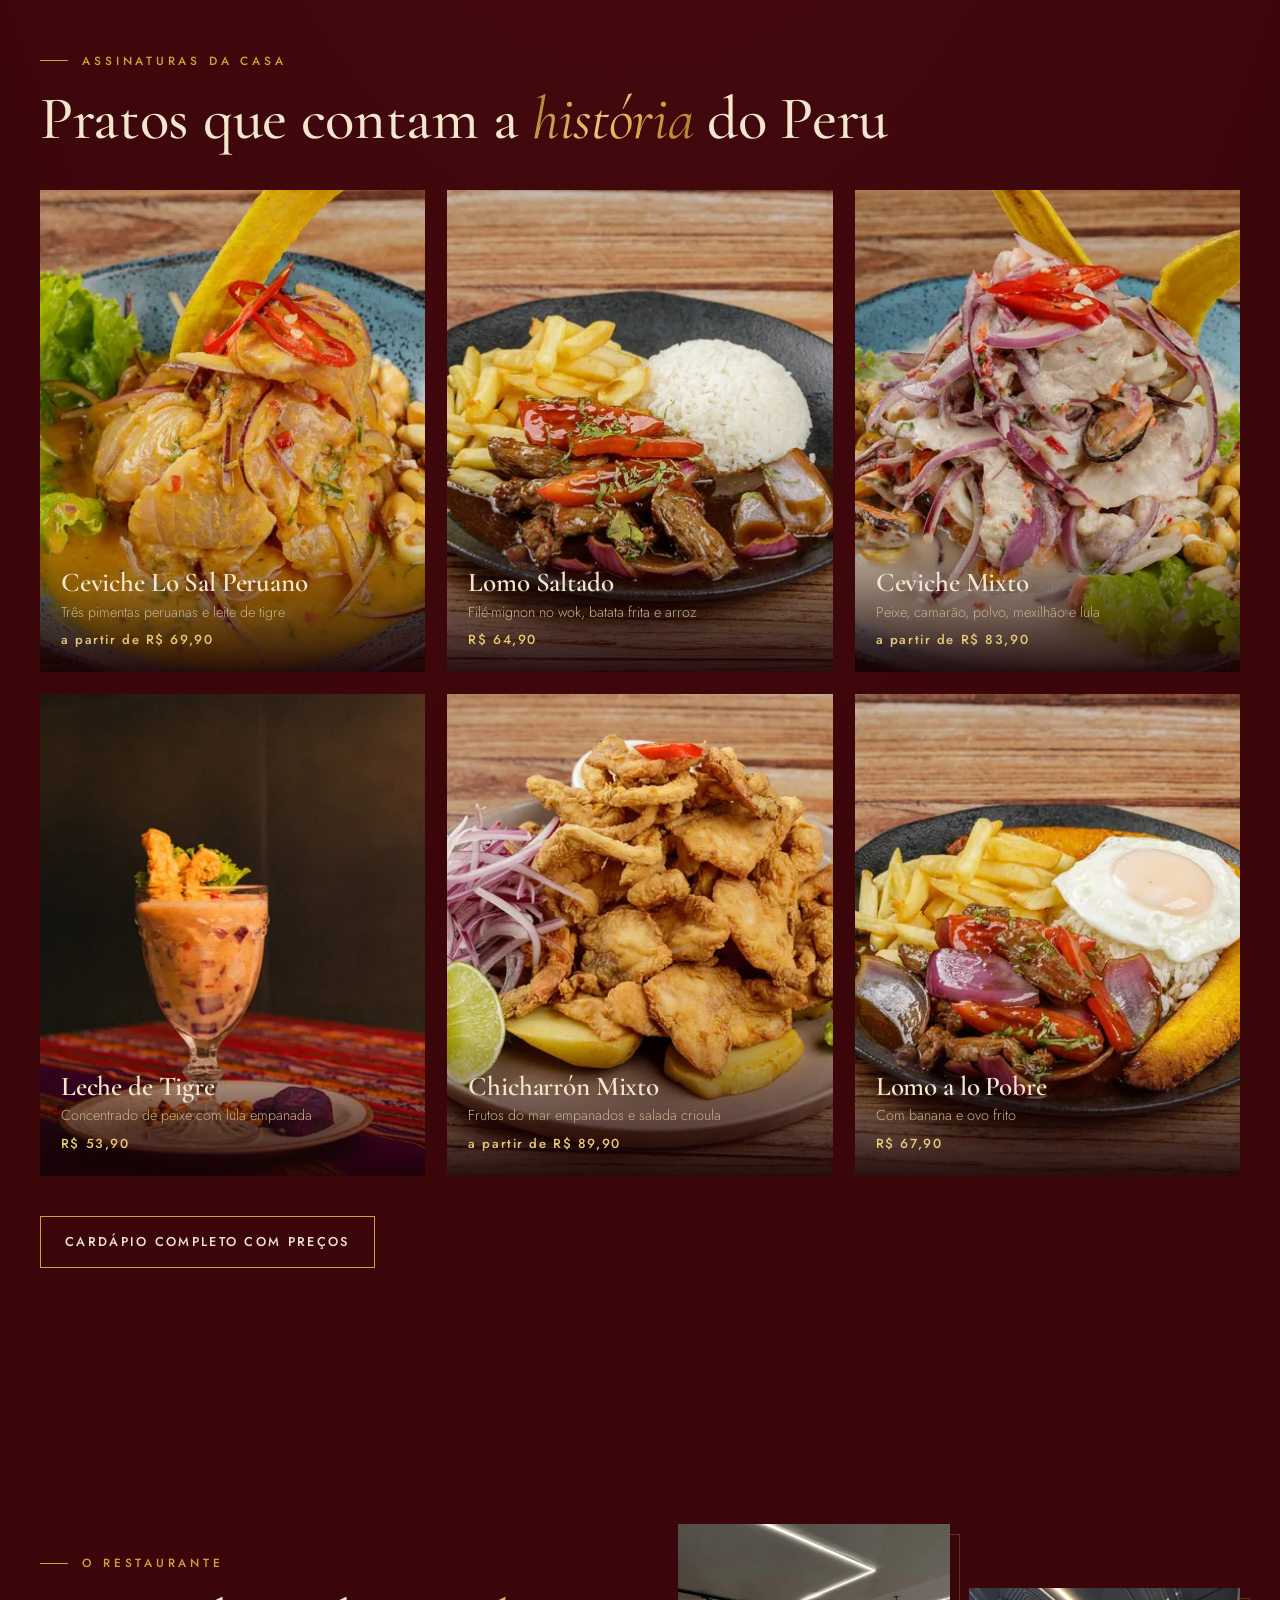
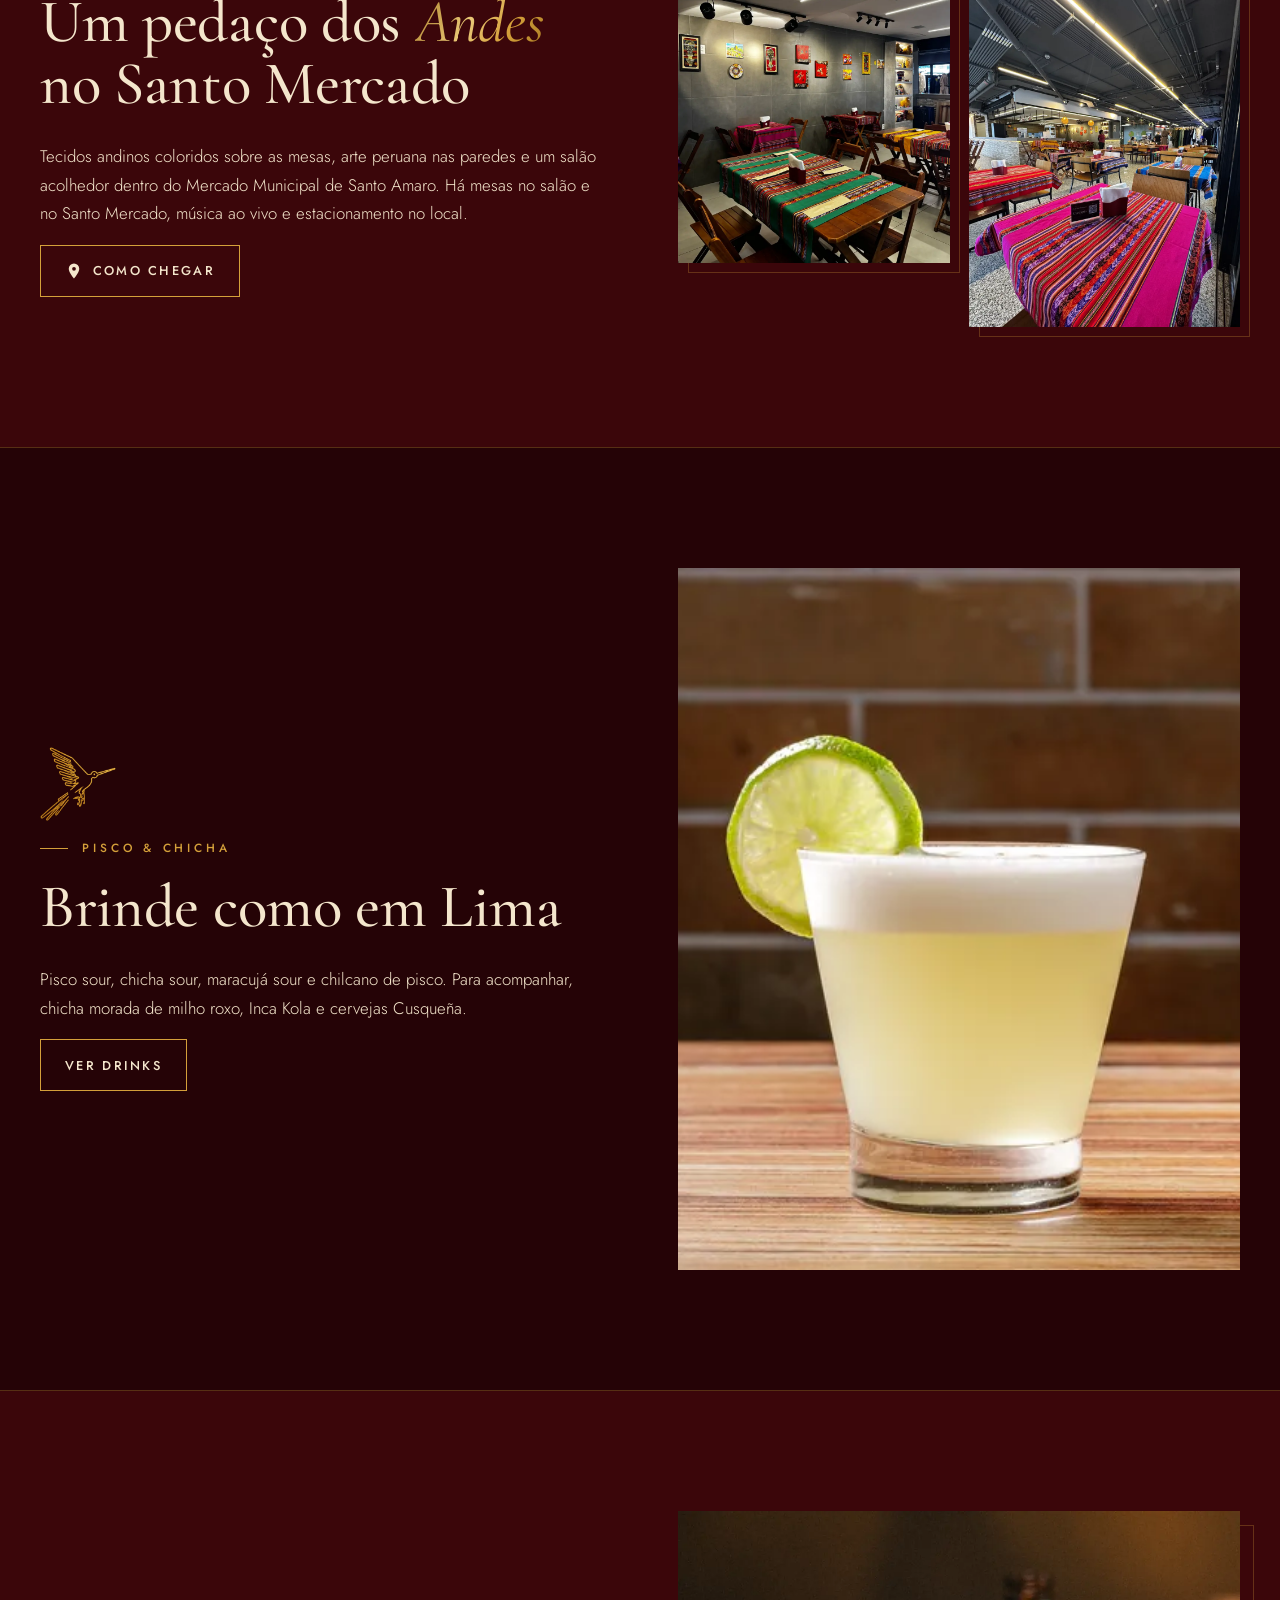
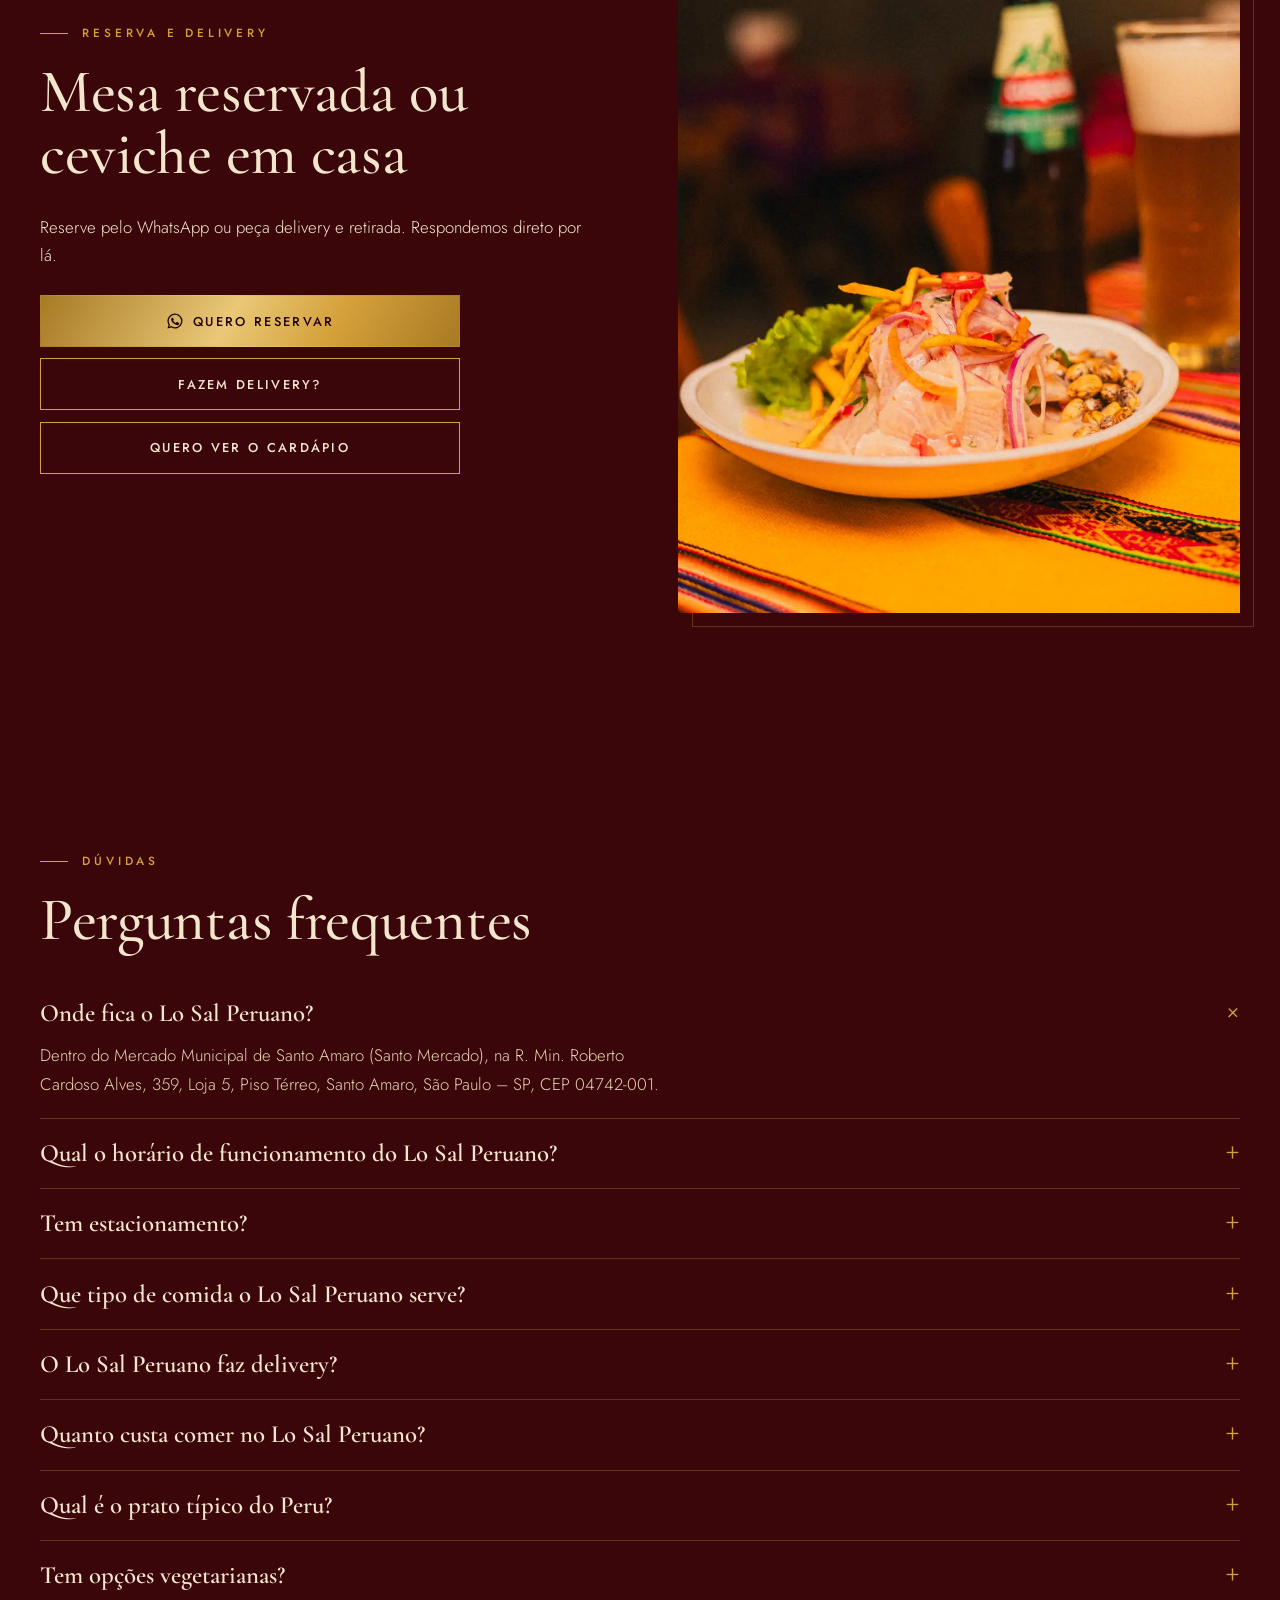
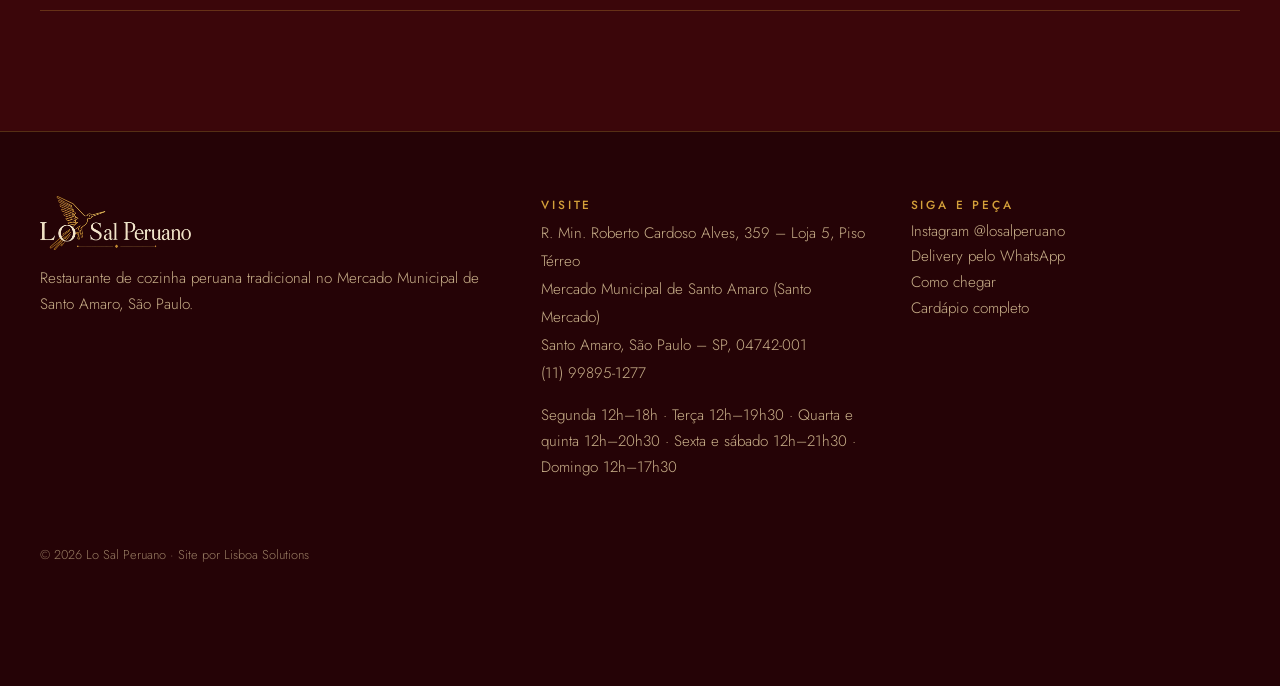
==== commit 260252f3: "Add files via upload" ====
--- a/index.html
+++ b/index.html
@@ -8,19 +8,19 @@
 <meta property="og:title" content="Lo Sal Peruano | Restaurante Peruano em Santo Amaro – SP"><meta property="og:description" content="Restaurante peruano no Mercado Municipal de Santo Amaro, SP. Ceviche, lomo saltado, pisco sour. Nota 4,9 no Google. Delivery e reserva pelo WhatsApp."><meta property="og:url" content="https://losalperuano.com.br/"><meta property="og:image" content="https://losalperuano.com.br/img/og.jpg">
 <meta name="twitter:card" content="summary_large_image">
 <link rel="icon" href="/favicon.ico" sizes="any"><link rel="icon" type="image/png" sizes="32x32" href="/favicon-32.png"><link rel="apple-touch-icon" href="/apple-touch-icon.png"><link rel="manifest" href="/site.webmanifest">
-<link rel="preload" as="image" href="/img/pulpo-a-la-nortena-sm.webp" media="(max-width:700px)" fetchpriority="high"><link rel="preload" as="image" href="/img/pulpo-a-la-nortena.webp" media="(min-width:701px)" fetchpriority="high"><link rel="preconnect" href="https://fonts.googleapis.com"><link rel="preconnect" href="https://fonts.gstatic.com" crossorigin>
-<link rel="stylesheet" href="https://fonts.googleapis.com/css2?family=Gloock&family=Outfit:wght@300;400;500&display=swap" media="print" onload="this.media='all'">
-<noscript><link rel="stylesheet" href="https://fonts.googleapis.com/css2?family=Gloock&family=Outfit:wght@300;400;500&display=swap"></noscript>
+<link rel="preload" as="image" href="/img/slide/pulpo-a-la-nortena-sm.webp" media="(max-width:700px)" fetchpriority="high"><link rel="preload" as="image" href="/img/slide/pulpo-a-la-nortena.webp" media="(min-width:701px)" fetchpriority="high"><link rel="preconnect" href="https://fonts.googleapis.com"><link rel="preconnect" href="https://fonts.gstatic.com" crossorigin>
+<link rel="stylesheet" href="https://fonts.googleapis.com/css2?family=Cormorant+Garamond:ital,wght@0,500;0,600;1,400&family=Jost:wght@300;400;500&display=swap" media="print" onload="this.media='all'">
+<noscript><link rel="stylesheet" href="https://fonts.googleapis.com/css2?family=Cormorant+Garamond:ital,wght@0,500;0,600;1,400&family=Jost:wght@300;400;500&display=swap"></noscript>
 <link rel="stylesheet" href="/assets/style.css">
-<script type="application/ld+json">{"@context":"https://schema.org","@graph":[{"@type":"Organization","@id":"https://losalperuano.com.br/#marca","name":"Lo Sal Peruano","url":"https://losalperuano.com.br/","logo":"https://losalperuano.com.br/img/logo.webp","slogan":"Cocina Tradicional","sameAs":["https://www.instagram.com/losalperuano/"],"subOrganization":[{"@id":"https://losalperuano.com.br/#restaurante"}]},{"@type":"Restaurant","@id":"https://losalperuano.com.br/#restaurante","name":"Lo Sal Peruano","alternateName":"Restaurante Peruano Lo Sal","slogan":"Cocina Tradicional","url":"https://losalperuano.com.br/","logo":"https://losalperuano.com.br/img/logo.webp","image":["https://losalperuano.com.br/img/pulpo-a-la-nortena.webp","https://losalperuano.com.br/img/fettuccine-lomo-saltado.webp","https://losalperuano.com.br/img/og.jpg"],"telephone":"+55 11 99895-1277","address":{"@type":"PostalAddress","streetAddress":"R. Min. Roberto Cardoso Alves, 359 - Loja 5, Piso Térreo (Mercado Municipal de Santo Amaro)","addressLocality":"São Paulo","addressRegion":"SP","postalCode":"04742-001","addressCountry":"BR"},"geo":{"@type":"GeoCoordinates","latitude":-23.650263,"longitude":-46.699966},"servesCuisine":["Peruvian","Peruana","Ceviche"],"priceRange":"R$ 60–120","currenciesAccepted":"BRL","menu":"https://losalperuano.com.br/cardapio/","hasMenu":{"@id":"https://losalperuano.com.br/cardapio/#menu"},"hasMap":"https://www.google.com/maps?cid=2345966665367776987","containedInPlace":{"@type":"Place","name":"Mercado Municipal de Santo Amaro (Santo Mercado)"},"areaServed":{"@type":"City","name":"São Paulo"},"sameAs":["https://www.instagram.com/losalperuano/"],"parentOrganization":{"@id":"https://losalperuano.com.br/#marca"},"brand":{"@id":"https://losalperuano.com.br/#marca"},"branchCode":"santo-amaro","openingHoursSpecification":[{"@type":"OpeningHoursSpecification","dayOfWeek":"https://schema.org/Monday","opens":"12:00","closes":"18:00"},{"@type":"OpeningHoursSpecification","dayOfWeek":"https://schema.org/Tuesday","opens":"12:00","closes":"19:30"},{"@type":"OpeningHoursSpecification","dayOfWeek":"https://schema.org/Wednesday","opens":"12:00","closes":"20:30"},{"@type":"OpeningHoursSpecification","dayOfWeek":"https://schema.org/Thursday","opens":"12:00","closes":"20:30"},{"@type":"OpeningHoursSpecification","dayOfWeek":"https://schema.org/Friday","opens":"12:00","closes":"21:30"},{"@type":"OpeningHoursSpecification","dayOfWeek":"https://schema.org/Saturday","opens":"12:00","closes":"21:30"},{"@type":"OpeningHoursSpecification","dayOfWeek":"https://schema.org/Sunday","opens":"12:00","closes":"17:30"}],"amenityFeature":[{"@type":"LocationFeatureSpecification","name":"Mesas externas","value":true},{"@type":"LocationFeatureSpecification","name":"Música ao vivo","value":true},{"@type":"LocationFeatureSpecification","name":"Opções vegetarianas","value":true},{"@type":"LocationFeatureSpecification","name":"Delivery","value":true},{"@type":"LocationFeatureSpecification","name":"Retirada no local","value":true},{"@type":"LocationFeatureSpecification","name":"Menu infantil","value":true},{"@type":"LocationFeatureSpecification","name":"Estacionamento (Santo Mercado)","value":true}],"potentialAction":{"@type":"OrderAction","target":"https://wa.me/5511998951277?text=Ol%C3%A1%21%20Voc%C3%AAs%20fazem%20delivery%3F%20Quero%20fazer%20um%20pedido.","deliveryMethod":["http://purl.org/goodrelations/v1#DeliveryModeOwnFleet","http://purl.org/goodrelations/v1#DeliveryModePickUp"]}},{"@type":"WebSite","@id":"https://losalperuano.com.br/#site","url":"https://losalperuano.com.br/","name":"Lo Sal Peruano","inLanguage":"pt-BR","publisher":{"@id":"https://losalperuano.com.br/#restaurante"}},{"@type":"WebPage","@id":"https://losalperuano.com.br/#webpage","url":"https://losalperuano.com.br/","name":"Lo Sal Peruano – Restaurante Peruano em Santo Amaro, SP","isPartOf":{"@id":"https://losalperuano.com.br/#site"},"about":{"@id":"https://losalperuano.com.br/#restaurante"},"speakable":{"@type":"SpeakableSpecification","cssSelector":[".speak-resumo",".speak-faq"]}},{"@type":"FAQPage","mainEntity":[{"@type":"Question","name":"Onde fica o Lo Sal Peruano?","acceptedAnswer":{"@type":"Answer","text":"Dentro do Mercado Municipal de Santo Amaro (Santo Mercado), na R. Min. Roberto Cardoso Alves, 359, Loja 5, Piso Térreo, Santo Amaro, São Paulo – SP, CEP 04742-001."}},{"@type":"Question","name":"Qual o horário de funcionamento do Lo Sal Peruano?","acceptedAnswer":{"@type":"Answer","text":"Todos os dias a partir das 12h. Segunda até 18h, terça até 19h30, quarta e quinta até 20h30, sexta e sábado até 21h30 e domingo até 17h30."}},{"@type":"Question","name":"Tem estacionamento?","acceptedAnswer":{"@type":"Answer","text":"Sim. O Lo Sal Peruano fica dentro do Santo Mercado (Mercado Municipal de Santo Amaro), que tem estacionamento no local."}},{"@type":"Question","name":"Que tipo de comida o Lo Sal Peruano serve?","acceptedAnswer":{"@type":"Answer","text":"Cozinha peruana tradicional: ceviches, causa rellena, anticucho, lomo saltado, arroz chaufa, ají de gallina, chicharrones, tallarines e sobremesas como torta tres leches e chocoteja."}},{"@type":"Question","name":"O Lo Sal Peruano faz delivery?","acceptedAnswer":{"@type":"Answer","text":"Sim. É possível pedir delivery ou pedir para retirar. Para pedir, chame no WhatsApp (11) 99895-1277."}},{"@type":"Question","name":"Quanto custa comer no Lo Sal Peruano?","acceptedAnswer":{"@type":"Answer","text":"A faixa de preço é de R$ 60 a R$ 120 por pessoa. Os ceviches começam em R$ 68,90 (porção Personal) e o lomo saltado custa R$ 64,90."}},{"@type":"Question","name":"Qual é o prato típico do Peru?","acceptedAnswer":{"@type":"Answer","text":"O ceviche: peixe fresco marinado no limão com pimenta, cebola e coentro, servido com batata-doce e milho. No Lo Sal Peruano há quatro versões, incluindo o Ceviche Lo Sal Peruano, com três tipos de pimentas peruanas."}},{"@type":"Question","name":"Tem opções vegetarianas?","acceptedAnswer":{"@type":"Answer","text":"Sim: Saltado Vegetariano e Tallarín Vegetariano."}}]}]}</script></head><body><a class="skip" href="#conteudo">Pular para o conteúdo</a>
+<script type="application/ld+json">{"@context":"https://schema.org","@graph":[{"@type":"Organization","@id":"https://losalperuano.com.br/#marca","name":"Lo Sal Peruano","url":"https://losalperuano.com.br/","logo":"https://losalperuano.com.br/img/logo.webp","slogan":"Cocina Tradicional","sameAs":["https://www.instagram.com/losalperuano/"],"subOrganization":[{"@id":"https://losalperuano.com.br/#restaurante"}]},{"@type":"Restaurant","@id":"https://losalperuano.com.br/#restaurante","name":"Lo Sal Peruano","alternateName":"Restaurante Peruano Lo Sal","slogan":"Cocina Tradicional","url":"https://losalperuano.com.br/","logo":"https://losalperuano.com.br/img/logo.webp","image":["https://losalperuano.com.br/img/slide/pulpo-a-la-nortena.webp","https://losalperuano.com.br/img/slide/ceviche-de-pescado.webp","https://losalperuano.com.br/img/slide/fettuccine-con-lomo-saltado.webp","https://losalperuano.com.br/img/slide/salao-lo-sal-peruano.webp","https://losalperuano.com.br/img/slide/mesas-santo-mercado.webp","https://losalperuano.com.br/img/og.jpg"],"telephone":"+55 11 99895-1277","address":{"@type":"PostalAddress","streetAddress":"R. Min. Roberto Cardoso Alves, 359 - Loja 5, Piso Térreo (Mercado Municipal de Santo Amaro)","addressLocality":"São Paulo","addressRegion":"SP","postalCode":"04742-001","addressCountry":"BR"},"geo":{"@type":"GeoCoordinates","latitude":-23.650263,"longitude":-46.699966},"servesCuisine":["Peruvian","Peruana","Ceviche"],"priceRange":"R$ 60–120","currenciesAccepted":"BRL","menu":"https://losalperuano.com.br/cardapio/","hasMenu":{"@id":"https://losalperuano.com.br/cardapio/#menu"},"hasMap":"https://www.google.com/maps?cid=2345966665367776987","containedInPlace":{"@type":"Place","name":"Mercado Municipal de Santo Amaro (Santo Mercado)"},"areaServed":{"@type":"City","name":"São Paulo"},"sameAs":["https://www.instagram.com/losalperuano/"],"parentOrganization":{"@id":"https://losalperuano.com.br/#marca"},"brand":{"@id":"https://losalperuano.com.br/#marca"},"branchCode":"santo-amaro","openingHoursSpecification":[{"@type":"OpeningHoursSpecification","dayOfWeek":"https://schema.org/Monday","opens":"12:00","closes":"18:00"},{"@type":"OpeningHoursSpecification","dayOfWeek":"https://schema.org/Tuesday","opens":"12:00","closes":"19:30"},{"@type":"OpeningHoursSpecification","dayOfWeek":"https://schema.org/Wednesday","opens":"12:00","closes":"20:30"},{"@type":"OpeningHoursSpecification","dayOfWeek":"https://schema.org/Thursday","opens":"12:00","closes":"20:30"},{"@type":"OpeningHoursSpecification","dayOfWeek":"https://schema.org/Friday","opens":"12:00","closes":"21:30"},{"@type":"OpeningHoursSpecification","dayOfWeek":"https://schema.org/Saturday","opens":"12:00","closes":"21:30"},{"@type":"OpeningHoursSpecification","dayOfWeek":"https://schema.org/Sunday","opens":"12:00","closes":"17:30"}],"amenityFeature":[{"@type":"LocationFeatureSpecification","name":"Mesas externas","value":true},{"@type":"LocationFeatureSpecification","name":"Música ao vivo","value":true},{"@type":"LocationFeatureSpecification","name":"Opções vegetarianas","value":true},{"@type":"LocationFeatureSpecification","name":"Delivery","value":true},{"@type":"LocationFeatureSpecification","name":"Retirada no local","value":true},{"@type":"LocationFeatureSpecification","name":"Menu infantil","value":true},{"@type":"LocationFeatureSpecification","name":"Estacionamento (Santo Mercado)","value":true}],"potentialAction":{"@type":"OrderAction","target":"https://wa.me/5511998951277?text=Ol%C3%A1%21%20Voc%C3%AAs%20fazem%20delivery%3F%20Quero%20fazer%20um%20pedido.","deliveryMethod":["http://purl.org/goodrelations/v1#DeliveryModeOwnFleet","http://purl.org/goodrelations/v1#DeliveryModePickUp"]}},{"@type":"WebSite","@id":"https://losalperuano.com.br/#site","url":"https://losalperuano.com.br/","name":"Lo Sal Peruano","inLanguage":"pt-BR","publisher":{"@id":"https://losalperuano.com.br/#restaurante"}},{"@type":"WebPage","@id":"https://losalperuano.com.br/#webpage","url":"https://losalperuano.com.br/","name":"Lo Sal Peruano – Restaurante Peruano em Santo Amaro, SP","isPartOf":{"@id":"https://losalperuano.com.br/#site"},"about":{"@id":"https://losalperuano.com.br/#restaurante"},"speakable":{"@type":"SpeakableSpecification","cssSelector":[".speak-resumo",".speak-faq"]}},{"@type":"FAQPage","mainEntity":[{"@type":"Question","name":"Onde fica o Lo Sal Peruano?","acceptedAnswer":{"@type":"Answer","text":"Dentro do Mercado Municipal de Santo Amaro (Santo Mercado), na R. Min. Roberto Cardoso Alves, 359, Loja 5, Piso Térreo, Santo Amaro, São Paulo – SP, CEP 04742-001."}},{"@type":"Question","name":"Qual o horário de funcionamento do Lo Sal Peruano?","acceptedAnswer":{"@type":"Answer","text":"Todos os dias a partir das 12h. Segunda até 18h, terça até 19h30, quarta e quinta até 20h30, sexta e sábado até 21h30 e domingo até 17h30."}},{"@type":"Question","name":"Tem estacionamento?","acceptedAnswer":{"@type":"Answer","text":"Sim. O Lo Sal Peruano fica dentro do Santo Mercado (Mercado Municipal de Santo Amaro), que tem estacionamento no local."}},{"@type":"Question","name":"Que tipo de comida o Lo Sal Peruano serve?","acceptedAnswer":{"@type":"Answer","text":"Cozinha peruana tradicional: ceviches, causa rellena, anticucho, lomo saltado, arroz chaufa, ají de gallina, chicharrones, tallarines e sobremesas como torta tres leches e chocoteja."}},{"@type":"Question","name":"O Lo Sal Peruano faz delivery?","acceptedAnswer":{"@type":"Answer","text":"Sim. É possível pedir delivery ou pedir para retirar. Para pedir, chame no WhatsApp (11) 99895-1277."}},{"@type":"Question","name":"Quanto custa comer no Lo Sal Peruano?","acceptedAnswer":{"@type":"Answer","text":"A faixa de preço é de R$ 60 a R$ 120 por pessoa. Os ceviches começam em R$ 68,90 (porção Personal) e o lomo saltado custa R$ 64,90."}},{"@type":"Question","name":"Qual é o prato típico do Peru?","acceptedAnswer":{"@type":"Answer","text":"O ceviche: peixe fresco marinado no limão com pimenta, cebola e coentro, servido com batata-doce e milho. No Lo Sal Peruano há quatro versões, incluindo o Ceviche Lo Sal Peruano, com três tipos de pimentas peruanas."}},{"@type":"Question","name":"Tem opções vegetarianas?","acceptedAnswer":{"@type":"Answer","text":"Sim: Saltado Vegetariano e Tallarín Vegetariano."}}]}]}</script></head><body><a class="skip" href="#conteudo">Pular para o conteúdo</a>
 <header class="hdr"><div class="wrap"><a class="brand" href="/" aria-label="Lo Sal Peruano, página inicial"><img src="/img/logo.webp" alt="Lo Sal Peruano – Cocina Tradicional" width="600" height="214"></a>
 <nav class="nav" aria-label="Principal"><a href="/" aria-current="page">Início</a><a href="/cardapio/">Cardápio</a><a href="/sobre/">Sobre</a><a href="/blog/">Blog</a><a href="/contato/">Contato e reserva</a></nav><a class="btn" href="https://wa.me/5511998951277?text=Ol%C3%A1%21%20Quero%20reservar%20uma%20mesa%20no%20Lo%20Sal%20Peruano." target="_blank" rel="noopener">Reservar</a>
 <button class="menu-tg" aria-label="Abrir menu" aria-expanded="false"><span></span><span></span></button></div></header>
-<main id="conteudo"><section class="hero"><picture><source media="(max-width:700px)" srcset="/img/pulpo-a-la-nortena-sm.webp"><img src="/img/pulpo-a-la-nortena.webp" alt="Pulpo a la Norteña: polvo grelhado sobre arroz cremoso peruano, servido em prato de pedra sobre manta andina" width="1400" height="2100" fetchpriority="high"></picture>
-<div class="wrap"><p class="kicker">Cocina tradicional · Santo Amaro, São Paulo</p><h1>O Peru servido à mesa em Santo Amaro</h1>
-<p class="lead">Ceviches marinados na hora, lomo saltado no wok e pisco sour, dentro do Mercado Municipal de Santo Amaro.</p>
-<div class="ctas"><a class="btn fill" href="https://wa.me/5511998951277?text=Ol%C3%A1%21%20Quero%20reservar%20uma%20mesa%20no%20Lo%20Sal%20Peruano." target="_blank" rel="noopener"><svg viewBox="0 0 24 24" aria-hidden="true"><path d="M12 2a10 10 0 0 0-8.6 15.1L2 22l5-1.3A10 10 0 1 0 12 2zm0 18.2c-1.5 0-3-.4-4.3-1.2l-.3-.2-3 .8.8-2.9-.2-.3A8.2 8.2 0 1 1 12 20.2zm4.5-6.1c-.2-.1-1.5-.7-1.7-.8-.2-.1-.4-.1-.6.1l-.8 1c-.1.2-.3.2-.5.1a6.7 6.7 0 0 1-3.3-2.9c-.3-.4.2-.4.7-1.3.1-.2 0-.3 0-.5l-.8-1.8c-.2-.5-.4-.4-.6-.4h-.5c-.2 0-.5.1-.7.3-.2.3-.9.9-.9 2.2s1 2.6 1.1 2.7c.1.2 1.9 2.9 4.6 4 1.7.7 2.4.8 3.2.7.5-.1 1.5-.6 1.8-1.2.2-.6.2-1.1.1-1.2l-.4-.2z"/></svg>Reservar mesa</a><a class="btn" href="/cardapio/">Ver cardápio</a></div>
-<p class="rating"><b>4,9</b> no Google · 642 avaliações</p></div></section>
+<main id="conteudo"><section class="hero"><div class="wrap hero-grid"><div class="rv in"><p class="kicker">Cocina tradicional peruana</p><h1>O <em>Peru</em> servido à mesa</h1>
+<p class="lead">Ceviches marinados na hora, lomo saltado no wok e pisco sour, no Mercado Municipal de Santo Amaro, em São Paulo.</p>
+<div class="ctas"><a class="btn fill" href="https://wa.me/5511998951277?text=Ol%C3%A1%21%20Quero%20reservar%20uma%20mesa%20no%20Lo%20Sal%20Peruano." target="_blank" rel="noopener"><svg viewBox="0 0 24 24" aria-hidden="true"><path d="M12 2a10 10 0 0 0-8.6 15.1L2 22l5-1.3A10 10 0 1 0 12 2zm0 18.2c-1.5 0-3-.4-4.3-1.2l-.3-.2-3 .8.8-2.9-.2-.3A8.2 8.2 0 1 1 12 20.2zm4.5-6.1c-.2-.1-1.5-.7-1.7-.8-.2-.1-.4-.1-.6.1l-.8 1c-.1.2-.3.2-.5.1a6.7 6.7 0 0 1-3.3-2.9c-.3-.4.2-.4.7-1.3.1-.2 0-.3 0-.5l-.8-1.8c-.2-.5-.4-.4-.6-.4h-.5c-.2 0-.5.1-.7.3-.2.3-.9.9-.9 2.2s1 2.6 1.1 2.7c.1.2 1.9 2.9 4.6 4 1.7.7 2.4.8 3.2.7.5-.1 1.5-.6 1.8-1.2.2-.6.2-1.1.1-1.2l-.4-.2z"/></svg>Reservar</a><a class="btn" href="/cardapio/">Cardápio</a></div>
+<div class="rating"><b>4,9</b><div><div class="stars" aria-hidden="true">★★★★★</div>642 avaliações no Google</div></div></div>
+<div class="car" data-car aria-roledescription="carrossel" aria-label="Galeria de pratos"><div class="car-track"><figure class="slide"><picture><source media="(max-width:700px)" srcset="/img/slide/pulpo-a-la-nortena-sm.webp"><img src="/img/slide/pulpo-a-la-nortena.webp" alt="Polvo grelhado sobre arroz cremoso peruano" width="960" height="1200" fetchpriority="high"></picture><figcaption><b>Pulpo a la Norteña</b><span>R$ 94,90</span></figcaption></figure><figure class="slide"><picture><source media="(max-width:700px)" srcset="/img/slide/ceviche-de-pescado-sm.webp"><img src="/img/slide/ceviche-de-pescado.webp" alt="Ceviche de peixe com cancha e cerveja Cusqueña" width="960" height="1200" loading="lazy"></picture><figcaption><b>Ceviche de Pescado</b><span>R$ 68,90</span></figcaption></figure><figure class="slide"><picture><source media="(max-width:700px)" srcset="/img/slide/fettuccine-con-lomo-saltado-sm.webp"><img src="/img/slide/fettuccine-con-lomo-saltado.webp" alt="Fettuccine ao molho huancaína com lomo saltado" width="960" height="1200" loading="lazy"></picture><figcaption><b>Fettuccine con Lomo Saltado</b><span>R$ 77,90</span></figcaption></figure><figure class="slide"><picture><source media="(max-width:700px)" srcset="/img/slide/causa-rellena-acevichada-sm.webp"><img src="/img/slide/causa-rellena-acevichada.webp" alt="Causa rellena acevichada de batata com ají amarillo" width="960" height="1200" loading="lazy"></picture><figcaption><b>Causa Rellena</b><span>R$ 55,90</span></figcaption></figure><figure class="slide"><picture><source media="(max-width:700px)" srcset="/img/slide/anticucho-sm.webp"><img src="/img/slide/anticucho.webp" alt="Anticuchos de coração bovino com batatas douradas e molho" width="960" height="1200" loading="lazy"></picture><figcaption><b>Anticucho</b><span>R$ 41,90</span></figcaption></figure><figure class="slide"><picture><source media="(max-width:700px)" srcset="/img/slide/piqueos-sm.webp"><img src="/img/slide/piqueos.webp" alt="Piqueos de ceviche sobre bolinhos, em prato de pedra" width="960" height="1200" loading="lazy"></picture><figcaption><b>Piqueos</b><span>R$ 35,90</span></figcaption></figure></div><div class="car-ui"><div class="dots"></div><div class="arrows"><button type="button" data-prev aria-label="Foto anterior">←</button><button type="button" data-next aria-label="Próxima foto">→</button></div></div></div></div></section>
 <section class="resumo"><div class="wrap resumo-grid"><div class="rv speak-resumo"><p class="kicker">Em poucas palavras</p><h2>Cozinha peruana de verdade, no coração de Santo Amaro</h2>
 <p>O Lo Sal Peruano é um restaurante de cozinha peruana tradicional localizado no Mercado Municipal de Santo Amaro, em São Paulo. O cardápio reúne quatro ceviches, causa rellena, anticucho, lomo saltado, arroz chaufa, ají de gallina e frutos do mar grelhados, com drinks à base de pisco.</p>
 <p>Atende no salão e nas mesas externas, com delivery e retirada. Avaliação 4,9 no Google, com 642 avaliações.</p></div><div class="rv"><ul class="facts">
@@ -32,21 +32,19 @@
 <li><span>Serviços</span>Salão, mesas externas, delivery e retirada</li>
 <li><span>Ambiente</span>Música ao vivo, opções vegetarianas e menu kids</li>
 <li><span>Contato</span><a href="https://wa.me/5511998951277?text=Ol%C3%A1%21%20Gostaria%20de%20uma%20informa%C3%A7%C3%A3o%20sobre%20o%20Lo%20Sal%20Peruano." target="_blank" rel="noopener">WhatsApp (11) 99895-1277</a></li></ul></div></div></section>
-<section><div class="wrap"><p class="kicker">Assinaturas da casa</p><h2 class="rv">Pratos que contam a história do Peru</h2>
-<div class="sig" style="margin-top:2.5rem">
-<a class="dish d1 rv" href="/cardapio/#grillados"><img src="/img/pulpo-a-la-nortena-sm.webp" alt="Pulpo a la Norteña" width="700" height="1050" loading="lazy"><div class="cap"><h3>Pulpo a la Norteña</h3><p>Arroz cremoso com molho peruano e polvo</p><span class="pr">R$ 94,90</span></div></a>
-<a class="dish d2 rv" href="/cardapio/#tallarines"><img src="/img/fettuccine-lomo-saltado-sm.webp" alt="Fettuccine com lomo saltado e molho huancaína" width="700" height="1050" loading="lazy"><div class="cap"><h3>Fettuccine con Lomo Saltado</h3><p>Molho huancaína e tiras de filé no wok</p><span class="pr">R$ 77,90</span></div></a>
-<a class="dish d3 rv" href="/cardapio/#entradas"><img src="/img/ceviche-lo-sal-peruano.webp" alt="Ceviche Lo Sal Peruano com três pimentas peruanas" width="640" height="427" loading="lazy"><div class="cap"><h3>Ceviche Lo Sal Peruano</h3><span class="pr">a partir de R$ 69,90</span></div></a>
-<a class="dish d4 rv" href="/cardapio/#principais"><img src="/img/lomo-saltado.webp" alt="Lomo saltado com batata frita e arroz" width="640" height="427" loading="lazy"><div class="cap"><h3>Lomo Saltado</h3><span class="pr">R$ 64,90</span></div></a>
-<a class="dish d5 rv" href="/cardapio/#entradas"><img src="/img/causa-rellena-acevichada.webp" alt="Causa rellena acevichada" width="640" height="960" loading="lazy"><div class="cap"><h3>Causa Rellena Acevichada</h3><span class="pr">R$ 55,90</span></div></a>
-</div><p style="margin-top:2.5rem"><a class="btn" href="/cardapio/">Cardápio completo com preços</a></p></div></section>
+<section><div class="wrap"><p class="kicker">Assinaturas da casa</p><h2 class="rv">Pratos que contam a <em>história</em> do Peru</h2>
+<div class="sig"><a class="dish rv" href="/cardapio/#entradas"><img src="/img/sq/ceviche-lo-sal-peruano.webp" alt="Ceviche Lo Sal Peruano" width="480" height="480" loading="lazy"><div class="cap"><h3>Ceviche Lo Sal Peruano</h3><p>Três pimentas peruanas e leite de tigre</p><span class="pr">a partir de R$ 69,90</span></div></a><a class="dish rv" href="/cardapio/#principais"><img src="/img/sq/lomo-saltado.webp" alt="Lomo Saltado" width="480" height="480" loading="lazy"><div class="cap"><h3>Lomo Saltado</h3><p>Filé-mignon no wok, batata frita e arroz</p><span class="pr">R$ 64,90</span></div></a><a class="dish rv" href="/cardapio/#entradas"><img src="/img/sq/ceviche-mixto.webp" alt="Ceviche Mixto" width="480" height="480" loading="lazy"><div class="cap"><h3>Ceviche Mixto</h3><p>Peixe, camarão, polvo, mexilhão e lula</p><span class="pr">a partir de R$ 83,90</span></div></a><a class="dish rv" href="/cardapio/#entradas"><img src="/img/sq/leche-de-tigre.webp" alt="Leche de Tigre" width="480" height="480" loading="lazy"><div class="cap"><h3>Leche de Tigre</h3><p>Concentrado de peixe com lula empanada</p><span class="pr">R$ 53,90</span></div></a><a class="dish rv" href="/cardapio/#chicharrones"><img src="/img/sq/chicharron-mixto.webp" alt="Chicharrón Mixto" width="480" height="480" loading="lazy"><div class="cap"><h3>Chicharrón Mixto</h3><p>Frutos do mar empanados e salada crioula</p><span class="pr">a partir de R$ 89,90</span></div></a><a class="dish rv" href="/cardapio/#principais"><img src="/img/sq/lomo-a-lo-pobre.webp" alt="Lomo a lo Pobre" width="480" height="480" loading="lazy"><div class="cap"><h3>Lomo a lo Pobre</h3><p>Com banana e ovo frito</p><span class="pr">R$ 67,90</span></div></a></div><p style="margin-top:2.5rem"><a class="btn" href="/cardapio/">Cardápio completo com preços</a></p></div></section>
+<section class="amb-sec"><div class="wrap"><div class="split"><div class="rv"><p class="kicker">O restaurante</p><h2>Um pedaço dos <em>Andes</em> no Santo Mercado</h2>
+<p>Tecidos andinos coloridos sobre as mesas, arte peruana nas paredes e um salão acolhedor dentro do Mercado Municipal de Santo Amaro. Há mesas no salão e no Santo Mercado, música ao vivo e estacionamento no local.</p>
+<a class="btn" href="https://www.google.com/maps?cid=2345966665367776987" target="_blank" rel="noopener"><svg viewBox="0 0 24 24" aria-hidden="true"><path d="M12 2a7 7 0 0 0-7 7c0 5.2 7 13 7 13s7-7.8 7-13a7 7 0 0 0-7-7zm0 9.5A2.5 2.5 0 1 1 12 6.5a2.5 2.5 0 0 1 0 5z"/></svg>Como chegar</a></div>
+<div class="amb rv"><div class="frame"><picture><source media="(max-width:700px)" srcset="/img/slide/salao-lo-sal-peruano-sm.webp"><img src="/img/slide/salao-lo-sal-peruano.webp" alt="Salão do Lo Sal Peruano com tecidos andinos e arte peruana nas paredes" width="960" height="1200" loading="lazy"></picture></div><div class="frame"><picture><source media="(max-width:700px)" srcset="/img/slide/mesas-santo-mercado-sm.webp"><img src="/img/slide/mesas-santo-mercado.webp" alt="Mesas do Lo Sal Peruano com toalhas andinas no Santo Mercado, em Santo Amaro" width="960" height="1200" loading="lazy"></picture></div></div></div></div></section>
 <section class="band"><div class="wrap split"><div class="rv"><img class="bird" src="/img/beija-flor.webp" alt="" width="256" height="248" loading="lazy"><p class="kicker">Pisco & chicha</p><h2>Brinde como em Lima</h2>
 <p>Pisco sour, chicha sour, maracujá sour e chilcano de pisco. Para acompanhar, chicha morada de milho roxo, Inca Kola e cervejas Cusqueña.</p>
-<a class="btn" href="/cardapio/#drinks">Ver drinks</a></div><img class="rv" src="/img/pisco-sour.webp" alt="Pisco sour com limão" width="640" height="427" loading="lazy" style="aspect-ratio:4/3"></div></section>
+<a class="btn" href="/cardapio/#drinks">Ver drinks</a></div><div class="frame rv"><img src="/img/sq/pisco-sour.webp" alt="Pisco sour com limão" width="473" height="473" loading="lazy"></div></div></section>
 <section><div class="wrap split"><div class="rv"><p class="kicker">Reserva e delivery</p><h2>Mesa reservada ou ceviche em casa</h2>
 <p>Reserve pelo WhatsApp ou peça delivery e retirada. Respondemos direto por lá.</p>
 <div class="wa-list"><a class="btn fill" href="https://wa.me/5511998951277?text=Ol%C3%A1%21%20Quero%20reservar%20uma%20mesa%20no%20Lo%20Sal%20Peruano." target="_blank" rel="noopener"><svg viewBox="0 0 24 24" aria-hidden="true"><path d="M12 2a10 10 0 0 0-8.6 15.1L2 22l5-1.3A10 10 0 1 0 12 2zm0 18.2c-1.5 0-3-.4-4.3-1.2l-.3-.2-3 .8.8-2.9-.2-.3A8.2 8.2 0 1 1 12 20.2zm4.5-6.1c-.2-.1-1.5-.7-1.7-.8-.2-.1-.4-.1-.6.1l-.8 1c-.1.2-.3.2-.5.1a6.7 6.7 0 0 1-3.3-2.9c-.3-.4.2-.4.7-1.3.1-.2 0-.3 0-.5l-.8-1.8c-.2-.5-.4-.4-.6-.4h-.5c-.2 0-.5.1-.7.3-.2.3-.9.9-.9 2.2s1 2.6 1.1 2.7c.1.2 1.9 2.9 4.6 4 1.7.7 2.4.8 3.2.7.5-.1 1.5-.6 1.8-1.2.2-.6.2-1.1.1-1.2l-.4-.2z"/></svg>Quero reservar</a><a class="btn" href="https://wa.me/5511998951277?text=Ol%C3%A1%21%20Voc%C3%AAs%20fazem%20delivery%3F%20Quero%20fazer%20um%20pedido." target="_blank" rel="noopener">Fazem delivery?</a><a class="btn" href="https://wa.me/5511998951277?text=Ol%C3%A1%21%20Quero%20ver%20o%20card%C3%A1pio%20do%20Lo%20Sal%20Peruano." target="_blank" rel="noopener">Quero ver o cardápio</a></div></div>
-<img class="rv" src="/img/ceviche-cusquena-lg.webp" alt="Ceviche peruano servido com cerveja Cusqueña" width="1000" height="1500" loading="lazy"></div></section>
+<div class="frame rv"><img src="/img/slide/ceviche-de-pescado.webp" alt="Ceviche peruano servido com cerveja Cusqueña" width="960" height="1200" loading="lazy"></div></div></section>
 <section class="faq" id="faq"><div class="wrap"><p class="kicker">Dúvidas</p><h2 class="rv">Perguntas frequentes</h2><div class="rv speak-faq"><details open><summary>Onde fica o Lo Sal Peruano?</summary><p>Dentro do Mercado Municipal de Santo Amaro (Santo Mercado), na R. Min. Roberto Cardoso Alves, 359, Loja 5, Piso Térreo, Santo Amaro, São Paulo – SP, CEP 04742-001.</p></details><details><summary>Qual o horário de funcionamento do Lo Sal Peruano?</summary><p>Todos os dias a partir das 12h. Segunda até 18h, terça até 19h30, quarta e quinta até 20h30, sexta e sábado até 21h30 e domingo até 17h30.</p></details><details><summary>Tem estacionamento?</summary><p>Sim. O Lo Sal Peruano fica dentro do Santo Mercado (Mercado Municipal de Santo Amaro), que tem estacionamento no local.</p></details><details><summary>Que tipo de comida o Lo Sal Peruano serve?</summary><p>Cozinha peruana tradicional: ceviches, causa rellena, anticucho, lomo saltado, arroz chaufa, ají de gallina, chicharrones, tallarines e sobremesas como torta tres leches e chocoteja.</p></details><details><summary>O Lo Sal Peruano faz delivery?</summary><p>Sim. É possível pedir delivery ou pedir para retirar. Para pedir, chame no WhatsApp (11) 99895-1277.</p></details><details><summary>Quanto custa comer no Lo Sal Peruano?</summary><p>A faixa de preço é de R$ 60 a R$ 120 por pessoa. Os ceviches começam em R$ 68,90 (porção Personal) e o lomo saltado custa R$ 64,90.</p></details><details><summary>Qual é o prato típico do Peru?</summary><p>O ceviche: peixe fresco marinado no limão com pimenta, cebola e coentro, servido com batata-doce e milho. No Lo Sal Peruano há quatro versões, incluindo o Ceviche Lo Sal Peruano, com três tipos de pimentas peruanas.</p></details><details><summary>Tem opções vegetarianas?</summary><p>Sim: Saltado Vegetariano e Tallarín Vegetariano.</p></details></div></div></section></main>
 <footer class="ftr"><div class="wrap"><div class="grid"><div><img class="logo" src="/img/logo.webp" alt="Lo Sal Peruano" width="600" height="214" loading="lazy">
 <p>Restaurante de cozinha peruana tradicional no Mercado Municipal de Santo Amaro, São Paulo.</p></div>
--- a/assets/style.css
+++ b/assets/style.css
@@ -1,150 +1,188 @@
-:root{--vinho:#3B060A;--vinho-2:#2A0407;--vinho-3:#4E0D12;--creme:#F4E6CC;--creme-2:#E9D6B2;--ouro:#D4A03A;--ouro-2:#B9842A;--txt:#F4E6CC;--muted:#CDB896;--serif:"Gloock",Georgia,"Times New Roman",serif;--sans:"Outfit",system-ui,-apple-system,"Segoe UI",sans-serif;--w:1180px;--r:2px}
+:root{--vinho:#3B060A;--vinho-2:#250306;--vinho-3:#4A0B10;--creme:#F4E6CC;--creme-2:#E6D3B0;--ouro:#D4A03A;--ouro-2:#E9C877;--ouro-3:#A87A24;--muted:#C9B08A;--serif:"Cormorant Garamond","Cormorant",Georgia,serif;--sans:"Jost",system-ui,-apple-system,"Segoe UI",sans-serif;--w:1200px;--line:rgba(212,160,58,.28);--gold:linear-gradient(120deg,#A87A24 0%,#E9C877 45%,#D4A03A 70%,#A87A24 100%)}
 *,*::before,*::after{box-sizing:border-box}
 html{scroll-behavior:smooth;-webkit-text-size-adjust:100%}
-body{margin:0;background:var(--vinho);color:var(--txt);font:300 1.0625rem/1.65 var(--sans);overflow-x:hidden}
-body::before{content:"";position:fixed;inset:0;pointer-events:none;z-index:999;opacity:.07;background-image:url("data:image/svg+xml,%3Csvg xmlns='http://www.w3.org/2000/svg' width='160' height='160'%3E%3Cfilter id='n'%3E%3CfeTurbulence baseFrequency='.9' numOctaves='2'/%3E%3C/filter%3E%3Crect width='100%25' height='100%25' filter='url(%23n)'/%3E%3C/svg%3E")}
+body{margin:0;background:var(--vinho);color:var(--creme);font:300 1.05rem/1.7 var(--sans);overflow-x:hidden;-webkit-font-smoothing:antialiased;background-image:radial-gradient(120% 60% at 50% 0%,#4E0D12 0%,transparent 60%)}
 img{max-width:100%;height:auto;display:block}
 a{color:inherit}
-h1,h2,h3{font-family:var(--serif);font-weight:400;line-height:1.08;margin:0 0 .5em;letter-spacing:-.01em;color:var(--creme)}
-h1{font-size:clamp(2.6rem,7.5vw,6rem)}
-h2{font-size:clamp(2rem,4.6vw,3.6rem)}
-h3{font-size:clamp(1.3rem,2.2vw,1.65rem)}
-p{margin:0 0 1em;max-width:68ch}
+h1,h2,h3{font-family:var(--serif);font-weight:500;line-height:1.02;margin:0 0 .45em;color:var(--creme);letter-spacing:-.005em}
+h1{font-size:clamp(2.9rem,11vw,5.6rem)}
+h2{font-size:clamp(2.2rem,7.5vw,3.8rem)}
+h3{font-size:clamp(1.35rem,4.6vw,1.7rem);font-weight:600}
+h1 em,h2 em{font-style:italic;font-weight:400;background:var(--gold);-webkit-background-clip:text;background-clip:text;color:transparent}
+p{margin:0 0 1em;max-width:62ch}
 .wrap{width:min(var(--w),100% - 2.5rem);margin-inline:auto}
 .skip{position:absolute;left:-999px}.skip:focus{left:1rem;top:1rem;z-index:1000;background:var(--creme);color:var(--vinho);padding:.5rem 1rem}
-.kicker{font-family:var(--sans);font-weight:400;color:var(--ouro);font-size:.95rem;letter-spacing:.06em;margin:0 0 1rem;display:flex;align-items:center;gap:.8rem}
-.kicker::before{content:"";width:2.4rem;height:1px;background:var(--ouro)}
+.kicker{font:500 .74rem/1.4 var(--sans);letter-spacing:.32em;text-transform:uppercase;color:var(--ouro);margin:0 0 1.2rem;display:flex;align-items:center;gap:.9rem}
+.kicker::before{content:"";width:28px;height:1px;background:var(--ouro);flex:none}
+.orn{display:flex;align-items:center;gap:.8rem;color:var(--ouro);margin:1.6rem 0}
+.orn::before,.orn::after{content:"";height:1px;flex:1;max-width:120px;background:linear-gradient(90deg,transparent,var(--ouro))}
+.orn::after{transform:scaleX(-1)}
+.orn i{width:7px;height:7px;background:var(--ouro);transform:rotate(45deg)}
 /* header */
-.hdr{position:fixed;inset:0 0 auto;z-index:50;transition:background .4s,backdrop-filter .4s;padding:1rem 0}
-.hdr.solid{background:rgba(42,4,7,.88);backdrop-filter:blur(10px);-webkit-backdrop-filter:blur(10px);border-bottom:1px solid rgba(212,160,58,.18)}
+.hdr{position:fixed;inset:0 0 auto;z-index:50;padding:.75rem 0;transition:background .35s,box-shadow .35s;padding-top:calc(.75rem + env(safe-area-inset-top))}
+.hdr.solid{background:rgba(37,3,6,.9);backdrop-filter:blur(12px);-webkit-backdrop-filter:blur(12px);box-shadow:0 1px 0 var(--line)}
 .hdr .wrap{display:flex;align-items:center;justify-content:space-between;gap:1rem}
-.brand img{height:44px;width:auto}
-.nav{display:flex;gap:2rem;align-items:center}
-.nav a{text-decoration:none;font-size:.98rem;letter-spacing:.02em;opacity:.85;transition:opacity .2s,color .2s}
+.brand img{height:40px;width:auto}
+.nav{display:flex;gap:2.2rem;align-items:center}
+.nav a{text-decoration:none;font-size:.86rem;letter-spacing:.14em;text-transform:uppercase;opacity:.82;transition:opacity .2s,color .2s}
 .nav a:hover,.nav a[aria-current]{opacity:1;color:var(--ouro)}
-.btn{display:inline-flex;align-items:center;gap:.6rem;padding:.95rem 1.6rem;border:1px solid var(--ouro);color:var(--creme);text-decoration:none;font:400 1rem var(--sans);letter-spacing:.03em;border-radius:var(--r);transition:background .3s,color .3s;cursor:pointer;background:transparent}
-.btn:hover{background:var(--ouro);color:var(--vinho-2)}
-.btn.fill{background:var(--ouro);color:var(--vinho-2)}.btn.fill:hover{background:var(--creme)}
-.btn svg{width:1.15em;height:1.15em;fill:currentColor}
-.menu-tg{display:none;background:none;border:0;color:var(--creme);padding:.4rem;cursor:pointer}
+.btn{display:inline-flex;align-items:center;justify-content:center;gap:.6rem;min-height:52px;padding:.85rem 1.5rem;border:1px solid var(--ouro);color:var(--creme);text-decoration:none;font:500 .8rem var(--sans);letter-spacing:.18em;text-transform:uppercase;transition:background .3s,color .3s,border-color .3s;background:transparent}
+.btn:hover{background:rgba(212,160,58,.12)}
+.btn.fill{background:var(--gold);border-color:transparent;color:var(--vinho-2)}
+.btn.fill:hover{filter:brightness(1.08)}
+.btn svg{width:18px;height:18px;fill:currentColor;flex:none}
+.menu-tg{display:none;background:none;border:0;color:var(--creme);padding:.5rem;cursor:pointer}
 .menu-tg span{display:block;width:26px;height:1px;background:currentColor;margin:7px 0}
 /* hero */
-.hero{position:relative;min-height:100svh;display:grid;align-items:end;overflow:hidden}
-.hero picture,.hero img{position:absolute;inset:0;width:100%;height:100%;object-fit:cover}
-.hero img{animation:kb 18s ease-out both}
-@keyframes kb{from{transform:scale(1.12)}to{transform:scale(1)}}
-.hero::after{content:"";position:absolute;inset:0;background:linear-gradient(180deg,rgba(42,4,7,.6) 0%,rgba(42,4,7,.35) 35%,rgba(42,4,7,.9) 72%,var(--vinho) 100%)}
-.hero .wrap{position:relative;z-index:2;padding:9rem 0 4.5rem}
-.hero h1{max-width:11ch}
-.hero .lead{font-size:clamp(1.1rem,1.6vw,1.3rem);color:var(--creme-2);max-width:42ch}
-.hero .ctas{display:flex;flex-wrap:wrap;gap:1rem;margin-top:2rem}
-.rating{display:inline-flex;align-items:center;gap:.6rem;margin-top:2rem;color:var(--muted);font-size:.95rem}
-.rating b{font-family:var(--serif);font-weight:400;font-size:1.6rem;color:var(--ouro)}
-.page-hero{padding:10rem 0 3.5rem;position:relative;border-bottom:1px solid rgba(212,160,58,.15)}
-.page-hero .bird{position:absolute;right:4%;top:6.5rem;width:min(220px,30vw);opacity:.22}
-/* sections */
-section{padding:clamp(4.5rem,9vw,8rem) 0}
-.resumo{background:var(--creme);color:var(--vinho)}
-.resumo h2,.resumo h3{color:var(--vinho)}
-.resumo .kicker{color:var(--ouro-2)}.resumo .kicker::before{background:var(--ouro-2)}
-.resumo-grid{display:grid;grid-template-columns:1.1fr 1fr;gap:clamp(2rem,6vw,6rem);align-items:start}
-.facts{list-style:none;padding:0;margin:0;border-top:1px solid rgba(59,6,10,.2)}
-.facts li{display:grid;grid-template-columns:9rem 1fr;gap:1rem;padding:1rem 0;border-bottom:1px solid rgba(59,6,10,.2)}
-.facts span{color:var(--ouro-2);font-weight:400}
-.facts a{color:var(--vinho)}
-/* signature */
-.sig{display:grid;grid-template-columns:repeat(12,1fr);gap:1.5rem}
-.dish{position:relative;overflow:hidden;background:var(--vinho-2);text-decoration:none}
-.dish img{width:100%;height:100%;object-fit:cover;transition:transform 1.2s cubic-bezier(.2,.7,.2,1)}
-.dish:hover img{transform:scale(1.06)}
-.dish .cap{position:absolute;inset:auto 0 0;padding:1.6rem;background:linear-gradient(transparent,rgba(42,4,7,.92))}
-.dish .cap h3{margin:0 0 .2rem}
-.dish .cap p{margin:0;color:var(--muted);font-size:.95rem}
-.dish .pr{color:var(--ouro);font-family:var(--serif);font-size:1.1rem}
-.d1{grid-column:span 7;aspect-ratio:4/5}.d2{grid-column:span 5;aspect-ratio:4/5;margin-top:5rem}
-.d3,.d4,.d5{grid-column:span 4;aspect-ratio:1}
-.split{display:grid;grid-template-columns:1fr 1fr;gap:clamp(2rem,6vw,6rem);align-items:center}
-.split img{aspect-ratio:4/5;object-fit:cover;width:100%}
-.band{background:var(--vinho-2);border-block:1px solid rgba(212,160,58,.15)}
-.band .bird{width:90px;margin-bottom:1.5rem}
-/* menu */
-.mnav{position:sticky;top:76px;z-index:20;background:rgba(42,4,7,.95);backdrop-filter:blur(8px);border-bottom:1px solid rgba(212,160,58,.18)}
-.mnav ul{display:flex;gap:1.6rem;overflow-x:auto;list-style:none;margin:0;padding:1rem 0;scrollbar-width:none}
+.hero{padding:calc(7rem + env(safe-area-inset-top)) 0 3rem;position:relative}
+.hero-grid{display:grid;grid-template-columns:1fr 1.05fr;gap:4rem;align-items:center}
+.hero h1{margin-bottom:.35em}
+.hero .lead{font-size:1.12rem;color:var(--creme-2);max-width:38ch}
+.ctas{display:flex;flex-wrap:wrap;gap:.8rem;margin-top:1.8rem}
+.rating{display:flex;align-items:center;gap:.9rem;margin-top:2rem;padding-top:1.5rem;border-top:1px solid var(--line);font-size:.9rem;color:var(--muted);letter-spacing:.04em}
+.rating b{font:500 2.2rem/1 var(--serif);color:var(--ouro-2)}
+.stars{color:var(--ouro);letter-spacing:.15em;font-size:.95rem}
+/* carrossel */
+.car{position:relative}
+.car-track{display:flex;gap:1rem;overflow-x:auto;scroll-snap-type:x mandatory;scrollbar-width:none;-webkit-overflow-scrolling:touch;padding-bottom:.2rem}
+.car-track::-webkit-scrollbar{display:none}
+.slide{flex:0 0 78%;scroll-snap-align:center;position:relative;margin:0;aspect-ratio:4/5;overflow:hidden;background:var(--vinho-2)}
+.slide img{width:100%;height:100%;object-fit:cover}
+.slide figcaption{position:absolute;inset:auto 0 0;padding:3rem 1.2rem 1.1rem;background:linear-gradient(transparent,rgba(25,2,4,.92));display:flex;justify-content:space-between;align-items:flex-end;gap:.8rem}
+.slide figcaption b{font:600 1.35rem/1.1 var(--serif);color:var(--creme)}
+.slide figcaption span{font:500 .8rem var(--sans);letter-spacing:.1em;color:var(--ouro-2);white-space:nowrap}
+.slide::after{content:"";position:absolute;inset:10px;border:1px solid rgba(233,200,119,.35);pointer-events:none}
+.car-ui{display:flex;align-items:center;justify-content:space-between;margin-top:1.1rem;gap:1rem}
+.dots{display:flex;gap:.45rem}
+.dots button{width:22px;height:2px;border:0;padding:0;background:rgba(244,230,204,.25);cursor:pointer;transition:background .3s,width .3s}
+.dots button[aria-current="true"]{background:var(--ouro);width:40px}
+.arrows{display:flex;gap:.5rem}
+.arrows button{width:44px;height:44px;border:1px solid var(--line);background:transparent;color:var(--ouro);cursor:pointer;font-size:1.1rem}
+/* resumo */
+section{padding:clamp(4rem,10vw,7.5rem) 0}
+.resumo{background:var(--creme);color:#3a1a12}
+.resumo h2{color:var(--vinho)}
+.resumo h2 em{background:none;color:var(--ouro-3)}
+.resumo .kicker{color:var(--ouro-3)}.resumo .kicker::before{background:var(--ouro-3)}
+.resumo-grid{display:grid;grid-template-columns:1fr 1fr;gap:clamp(2rem,6vw,5rem);align-items:start}
+.facts{list-style:none;padding:0;margin:0}
+.facts li{display:grid;grid-template-columns:8.5rem 1fr;gap:1rem;padding:.95rem 0;border-bottom:1px solid rgba(59,6,10,.15);font-size:.98rem}
+.facts span{font:500 .7rem/1.9 var(--sans);letter-spacing:.2em;text-transform:uppercase;color:var(--ouro-3)}
+.facts a{color:var(--vinho);font-weight:500}
+/* destaques */
+.sig{display:grid;grid-template-columns:repeat(3,1fr);gap:1.4rem;margin-top:2.5rem}
+.dish{position:relative;overflow:hidden;text-decoration:none;aspect-ratio:4/5;background:var(--vinho-2)}
+.dish img{width:100%;height:100%;object-fit:cover;transition:transform 1.4s cubic-bezier(.2,.7,.2,1)}
+.dish:hover img{transform:scale(1.05)}
+.dish .cap{position:absolute;inset:auto 0 0;padding:2.5rem 1.3rem 1.2rem;background:linear-gradient(transparent,rgba(25,2,4,.92))}
+.dish .cap h3{margin:0 0 .15rem}
+.dish .cap p{margin:0;color:var(--muted);font-size:.9rem}
+.pr{font:500 .82rem var(--sans);letter-spacing:.12em;color:var(--ouro-2)}
+.split{display:grid;grid-template-columns:1fr 1fr;gap:clamp(2rem,6vw,5rem);align-items:center}
+.frame{position:relative}
+.frame img{aspect-ratio:4/5;object-fit:cover;width:100%}
+.frame::before{content:"";position:absolute;inset:14px -14px -14px 14px;border:1px solid var(--line);z-index:-1}
+.band{background:var(--vinho-2);border-block:1px solid var(--line)}
+.band .bird{width:76px;margin-bottom:1.2rem;opacity:.95}
+.wa-list{display:grid;gap:.7rem;margin:1.6rem 0;max-width:420px}
+/* cardápio */
+.mnav{position:sticky;top:calc(64px + env(safe-area-inset-top));z-index:20;background:rgba(37,3,6,.94);backdrop-filter:blur(10px);-webkit-backdrop-filter:blur(10px);border-block:1px solid var(--line)}
+.mnav ul{display:flex;gap:1.6rem;overflow-x:auto;list-style:none;margin:0;padding:.95rem 0;scrollbar-width:none}
 .mnav ul::-webkit-scrollbar{display:none}
-.mnav a{white-space:nowrap;text-decoration:none;opacity:.8;font-size:.97rem}.mnav a:hover{color:var(--ouro);opacity:1}
-.msec{padding:4.5rem 0 1rem;scroll-margin-top:140px}
-.msec header{display:flex;align-items:baseline;gap:1.2rem;border-bottom:1px solid var(--ouro);padding-bottom:1rem;margin-bottom:2rem}
+.mnav a{white-space:nowrap;text-decoration:none;font:500 .74rem var(--sans);letter-spacing:.2em;text-transform:uppercase;opacity:.8}
+.mnav a:hover,.mnav a.on{color:var(--ouro);opacity:1}
+.msec{padding:4rem 0 .5rem;scroll-margin-top:130px}
+.msec header{text-align:center;margin-bottom:2.2rem}
 .msec header h2{margin:0}
-.msec header em{font-style:normal;color:var(--muted)}
-.items{display:grid;grid-template-columns:1fr 1fr;gap:2.5rem 4rem}
-.item{display:grid;grid-template-columns:auto 1fr;gap:1.2rem;align-items:start}
-.item img{width:112px;height:112px;object-fit:cover;border-radius:50%;border:1px solid rgba(212,160,58,.4)}
-.item .row{display:flex;align-items:baseline;gap:.6rem}
-.item h3{margin:0;font-size:1.35rem}
-.item .row i{flex:1;border-bottom:1px dotted rgba(212,160,58,.5);transform:translateY(-.3em)}
-.item .row b{font-family:var(--serif);font-weight:400;color:var(--ouro);white-space:nowrap;font-size:1.15rem}
-.item p{margin:.4rem 0 0;color:var(--muted);font-size:.97rem}
-.item .vs{font-size:.92rem;color:var(--creme-2);margin-top:.3rem}
-.tag{display:inline-block;font-size:.78rem;border:1px solid var(--ouro);color:var(--ouro);padding:.05rem .5rem;margin-left:.4rem;vertical-align:middle;border-radius:20px;font-family:var(--sans)}
+.msec header em{display:block;font:italic 400 1.15rem var(--serif);color:var(--muted);margin-top:.3rem}
+.items{display:grid;grid-template-columns:1fr 1fr;gap:1.1rem 3.5rem}
+.item{display:grid;grid-template-columns:104px 1fr;gap:1.1rem;align-items:start;padding:1.1rem 0;border-bottom:1px solid rgba(212,160,58,.14)}
+.item.noimg{grid-template-columns:1fr}
+.item img{width:104px;height:104px;aspect-ratio:1;object-fit:cover;outline:1px solid rgba(233,200,119,.4);outline-offset:3px}
+.item h3{margin:0;font-size:1.42rem;line-height:1.1}
+.item .p{display:block;margin-top:.35rem;font:500 .95rem var(--sans);color:var(--ouro-2);letter-spacing:.04em}
+.item p.d{margin:.45rem 0 0;color:var(--muted);font-size:.93rem;line-height:1.55}
+.vs{display:flex;flex-wrap:wrap;gap:.4rem;margin-top:.6rem}
+.vs span{font:400 .8rem var(--sans);border:1px solid var(--line);padding:.2rem .6rem;color:var(--creme-2)}
+.vs span b{color:var(--ouro-2);font-weight:500}
+.tag{display:inline-block;font:500 .62rem var(--sans);letter-spacing:.16em;text-transform:uppercase;color:var(--vinho-2);background:var(--ouro);padding:.2rem .5rem;margin-left:.5rem;vertical-align:middle}
 /* faq */
-.faq details{border-bottom:1px solid rgba(212,160,58,.25);padding:1.3rem 0}
-.faq summary{cursor:pointer;list-style:none;font-family:var(--serif);font-size:clamp(1.2rem,2vw,1.5rem);display:flex;justify-content:space-between;gap:1rem}
+.faq details{border-bottom:1px solid var(--line);padding:1.2rem 0}
+.faq summary{cursor:pointer;list-style:none;font:600 clamp(1.25rem,4.4vw,1.55rem)/1.25 var(--serif);display:flex;justify-content:space-between;gap:1rem}
 .faq summary::-webkit-details-marker{display:none}
-.faq summary::after{content:"+";color:var(--ouro);transition:transform .3s}
+.faq summary::after{content:"+";color:var(--ouro);font:300 1.6rem/1 var(--sans);transition:transform .3s}
 .faq details[open] summary::after{transform:rotate(45deg)}
-.faq details p{margin:.9rem 0 0;color:var(--creme-2)}
-/* contact */
-.map{width:100%;aspect-ratio:4/3;border:0;filter:grayscale(.4) contrast(1.05) sepia(.25)}
-.nap{font-style:normal;line-height:1.9}
-.nap strong{font-family:var(--serif);font-weight:400;font-size:1.4rem;display:block;margin-bottom:.4rem}
-.wa-list{display:grid;gap:.8rem;margin:1.5rem 0}
-/* blog */
+.faq details p{margin:.8rem 0 0;color:var(--creme-2)}
+/* páginas internas */
+.page-hero{padding:calc(8rem + env(safe-area-inset-top)) 0 3rem;position:relative;overflow:hidden;text-align:center}
+.page-hero .bird{position:absolute;right:-30px;top:5rem;width:min(240px,45vw);opacity:.12}
+.page-hero .kicker{justify-content:center}.page-hero .kicker::before{display:none}
+.page-hero .lead{margin-inline:auto;color:var(--creme-2)}
+.crumbs{font-size:.78rem;letter-spacing:.12em;text-transform:uppercase;color:var(--muted);margin-bottom:1.4rem}
+.crumbs ol{list-style:none;padding:0;margin:0;display:flex;flex-wrap:wrap;gap:.5rem;justify-content:center}
+.crumbs li+li::before{content:"·";margin-right:.5rem;color:var(--ouro)}
+.crumbs a{text-decoration:none}.crumbs a:hover{color:var(--ouro)}
+.map{width:100%;aspect-ratio:4/3;border:0;filter:sepia(.35) saturate(.8)}
+.nap{font-style:normal;line-height:1.85}
+.nap strong{font:600 1.7rem var(--serif);display:block;margin-bottom:.4rem}
+.hrs li{grid-template-columns:7rem 1fr;border-color:var(--line)}
+.hrs span{color:var(--ouro)}
 .posts{display:grid;grid-template-columns:repeat(3,1fr);gap:2rem}
 .post-card{text-decoration:none;display:block}
-.post-card img{aspect-ratio:3/2;object-fit:cover;width:100%;margin-bottom:1rem}
-.post-card p{color:var(--muted);font-size:.97rem}
-.article{max-width:720px}
-.article p,.article li{font-size:1.1rem;color:var(--creme-2)}
-.article h2{font-size:clamp(1.6rem,3vw,2.2rem);margin-top:2.2rem}
-.tldr{border-left:2px solid var(--ouro);padding:1rem 1.4rem;background:rgba(244,230,204,.05);margin:0 0 2rem}
+.post-card img{aspect-ratio:4/5;object-fit:cover;width:100%;margin-bottom:1rem}
+.post-card p{color:var(--muted);font-size:.95rem}
+.article{max-width:700px}
+.article p,.article li{font-size:1.08rem;color:var(--creme-2)}
+.article h2{font-size:clamp(1.8rem,5vw,2.4rem);margin-top:2.2rem}
+.tldr{border-left:2px solid var(--ouro);padding:1rem 1.3rem;background:rgba(244,230,204,.05);margin:0 0 2rem}
 .tldr p{margin:0}
-.crumbs{font-size:.9rem;color:var(--muted);margin-bottom:1.5rem}
-.crumbs ol{list-style:none;padding:0;margin:0;display:flex;flex-wrap:wrap;gap:.4rem}
-.crumbs li+li::before{content:"/";margin-right:.4rem;opacity:.5}
-.crumbs a{text-decoration:none}.crumbs a:hover{color:var(--ouro)}
-/* footer */
-.ftr{background:var(--vinho-2);padding:4.5rem 0 7rem;border-top:1px solid rgba(212,160,58,.18);font-size:.96rem;color:var(--muted)}
+/* rodapé */
+.ftr{background:var(--vinho-2);padding:4rem 0 7.5rem;border-top:1px solid var(--line);font-size:.95rem;color:var(--muted)}
 .ftr .grid{display:grid;grid-template-columns:1.4fr 1fr 1fr;gap:2.5rem}
-.ftr h3{font-size:1.2rem;color:var(--ouro)}
+.ftr h3{font:500 .74rem var(--sans);letter-spacing:.24em;text-transform:uppercase;color:var(--ouro)}
 .ftr a{text-decoration:none}.ftr a:hover{color:var(--ouro)}
-.ftr .logo{height:56px;width:auto;margin-bottom:1rem}
-.ftr small{display:block;margin-top:3rem;opacity:.7}
-/* floating / bottom bar */
-.fab{position:fixed;right:1.6rem;bottom:1.6rem;z-index:60;width:62px;height:62px;border-radius:50%;background:var(--ouro);display:grid;place-items:center;box-shadow:0 10px 30px rgba(0,0,0,.4);transition:transform .3s}
-.fab:hover{transform:scale(1.08)}.fab svg{width:30px;height:30px;fill:var(--vinho-2)}
+.ftr .logo{height:54px;width:auto;margin-bottom:1rem}
+.ftr small{display:block;margin-top:3rem;opacity:.7;font-size:.8rem}
+.fab{position:fixed;right:1.6rem;bottom:1.6rem;z-index:60;width:60px;height:60px;border-radius:50%;background:var(--gold);display:grid;place-items:center;box-shadow:0 12px 30px rgba(0,0,0,.45);transition:transform .3s}
+.fab:hover{transform:scale(1.07)}.fab svg{width:28px;height:28px;fill:var(--vinho-2)}
 .bbar{display:none}
-/* reveal */
-.rv{opacity:0;transform:translateY(28px);transition:opacity 1s cubic-bezier(.2,.7,.2,1),transform 1s cubic-bezier(.2,.7,.2,1)}
+.rv{opacity:0;transform:translateY(24px);transition:opacity .9s cubic-bezier(.2,.7,.2,1),transform .9s cubic-bezier(.2,.7,.2,1)}
 .rv.in{opacity:1;transform:none}
-@media (prefers-reduced-motion:reduce){.rv{opacity:1;transform:none}.hero img{animation:none}*{transition:none!important}}
+@media (prefers-reduced-motion:reduce){.rv{opacity:1;transform:none}*{transition:none!important;scroll-behavior:auto!important}}
+@media (min-width:901px){.slide{flex-basis:72%}}
 @media (max-width:900px){
- .nav{position:fixed;inset:0;background:var(--vinho-2);flex-direction:column;justify-content:center;gap:1.6rem;font-size:1.6rem;transform:translateX(100%);transition:transform .4s}
- .nav a{font-family:var(--serif);font-size:1.9rem}
+ body{font-size:1rem}
+ .nav{position:fixed;inset:0;background:var(--vinho-2);flex-direction:column;justify-content:center;gap:1.7rem;transform:translateX(100%);transition:transform .4s}
+ .nav a{font:500 2rem var(--serif);letter-spacing:0;text-transform:none}
  .nav.open{transform:none}.menu-tg{display:block;position:relative;z-index:60}
  .hdr .btn{display:none}
- .resumo-grid,.split,.items,.ftr .grid{grid-template-columns:1fr}
- .posts{grid-template-columns:1fr}
- .sig{grid-template-columns:1fr 1fr;gap:1rem}
- .d1,.d2{grid-column:span 2;margin:0;aspect-ratio:4/5}.d3,.d4,.d5{grid-column:span 1}.d5{grid-column:span 2;aspect-ratio:16/10}
- .facts li{grid-template-columns:1fr;gap:.2rem}
+ .brand img{height:34px}
+ .hero{padding-top:calc(6.2rem + env(safe-area-inset-top));padding-bottom:2.5rem}
+ .hero-grid,.resumo-grid,.split,.items,.ftr .grid,.posts{grid-template-columns:1fr}
+ .hero-grid{gap:2.2rem}
+ .ctas{display:grid;grid-template-columns:1fr 1fr}
+ .ctas .btn{padding-inline:.8rem;letter-spacing:.12em}
+ .car{margin-inline:-1.25rem}
+ .car-track{padding-inline:1.25rem;scroll-padding-inline:1.25rem}
+ .car-ui{padding-inline:1.25rem}
+ .arrows{display:none}
+ .sig{grid-template-columns:none;grid-auto-flow:column;grid-auto-columns:72%;overflow-x:auto;scroll-snap-type:x mandatory;margin-inline:-1.25rem;padding-inline:1.25rem;scrollbar-width:none}
+ .sig::-webkit-scrollbar{display:none}
+ .dish{scroll-snap-align:start}
+ .facts li{grid-template-columns:1fr;gap:.1rem}
+ .frame::before{inset:10px -8px -10px 8px}
  .fab{display:none}
- .bbar{display:grid;grid-template-columns:1.4fr 1fr 1fr;position:fixed;inset:auto 0 0;z-index:60;background:var(--vinho-2);border-top:1px solid rgba(212,160,58,.3);padding-bottom:env(safe-area-inset-bottom)}
- .bbar a{display:flex;flex-direction:column;align-items:center;gap:.15rem;padding:.6rem .3rem;text-decoration:none;font-size:.8rem}
- .bbar a:first-child{background:var(--ouro);color:var(--vinho-2);font-weight:500}
- .bbar svg{width:20px;height:20px;fill:currentColor}
- .mnav{top:70px}
- .item img{width:84px;height:84px}
+ .bbar{display:grid;grid-template-columns:1.5fr 1fr 1fr;position:fixed;inset:auto 0 0;z-index:60;background:rgba(25,2,4,.97);border-top:1px solid var(--line);padding-bottom:env(safe-area-inset-bottom)}
+ .bbar a{display:flex;align-items:center;justify-content:center;gap:.45rem;min-height:56px;text-decoration:none;font:500 .72rem var(--sans);letter-spacing:.16em;text-transform:uppercase}
+ .bbar a:first-child{background:var(--gold);color:var(--vinho-2)}
+ .bbar svg{width:18px;height:18px;fill:currentColor}
+ .mnav{top:calc(58px + env(safe-area-inset-top))}
+ .item{grid-template-columns:92px 1fr;gap:1rem}
+ .item img{width:92px;height:92px}
+ .msec{scroll-margin-top:118px}
 }
-.item.noimg{grid-template-columns:1fr}
-@media (min-width:901px){.hero::before{content:"";position:absolute;inset:0;z-index:1;background:linear-gradient(90deg,rgba(42,4,7,.85),rgba(42,4,7,0) 60%)}}
-.hrs li{grid-template-columns:7rem 1fr;border-color:rgba(212,160,58,.2)}.hrs span{color:var(--ouro)}
+@media (max-width:900px){.hero{padding-top:calc(5.4rem + env(safe-area-inset-top))}.hero .lead{font-size:.98rem;margin-bottom:0}.ctas{margin-top:1.3rem}.rating{margin-top:1.3rem;padding-top:1.1rem}.rating b{font-size:1.9rem}.hero-grid{gap:1.6rem}.vs span{font-size:.78rem}}
+.amb{display:grid;grid-template-columns:1fr 1fr;gap:1.2rem;align-items:start}
+.amb .frame:nth-child(2){margin-top:4rem}
+.amb .frame::before{inset:10px -10px -10px 10px}
+@media (max-width:900px){.amb{gap:.9rem;margin-top:.5rem}.amb .frame:nth-child(2){margin-top:2.5rem}.amb .frame::before{inset:6px -6px -6px 6px}}
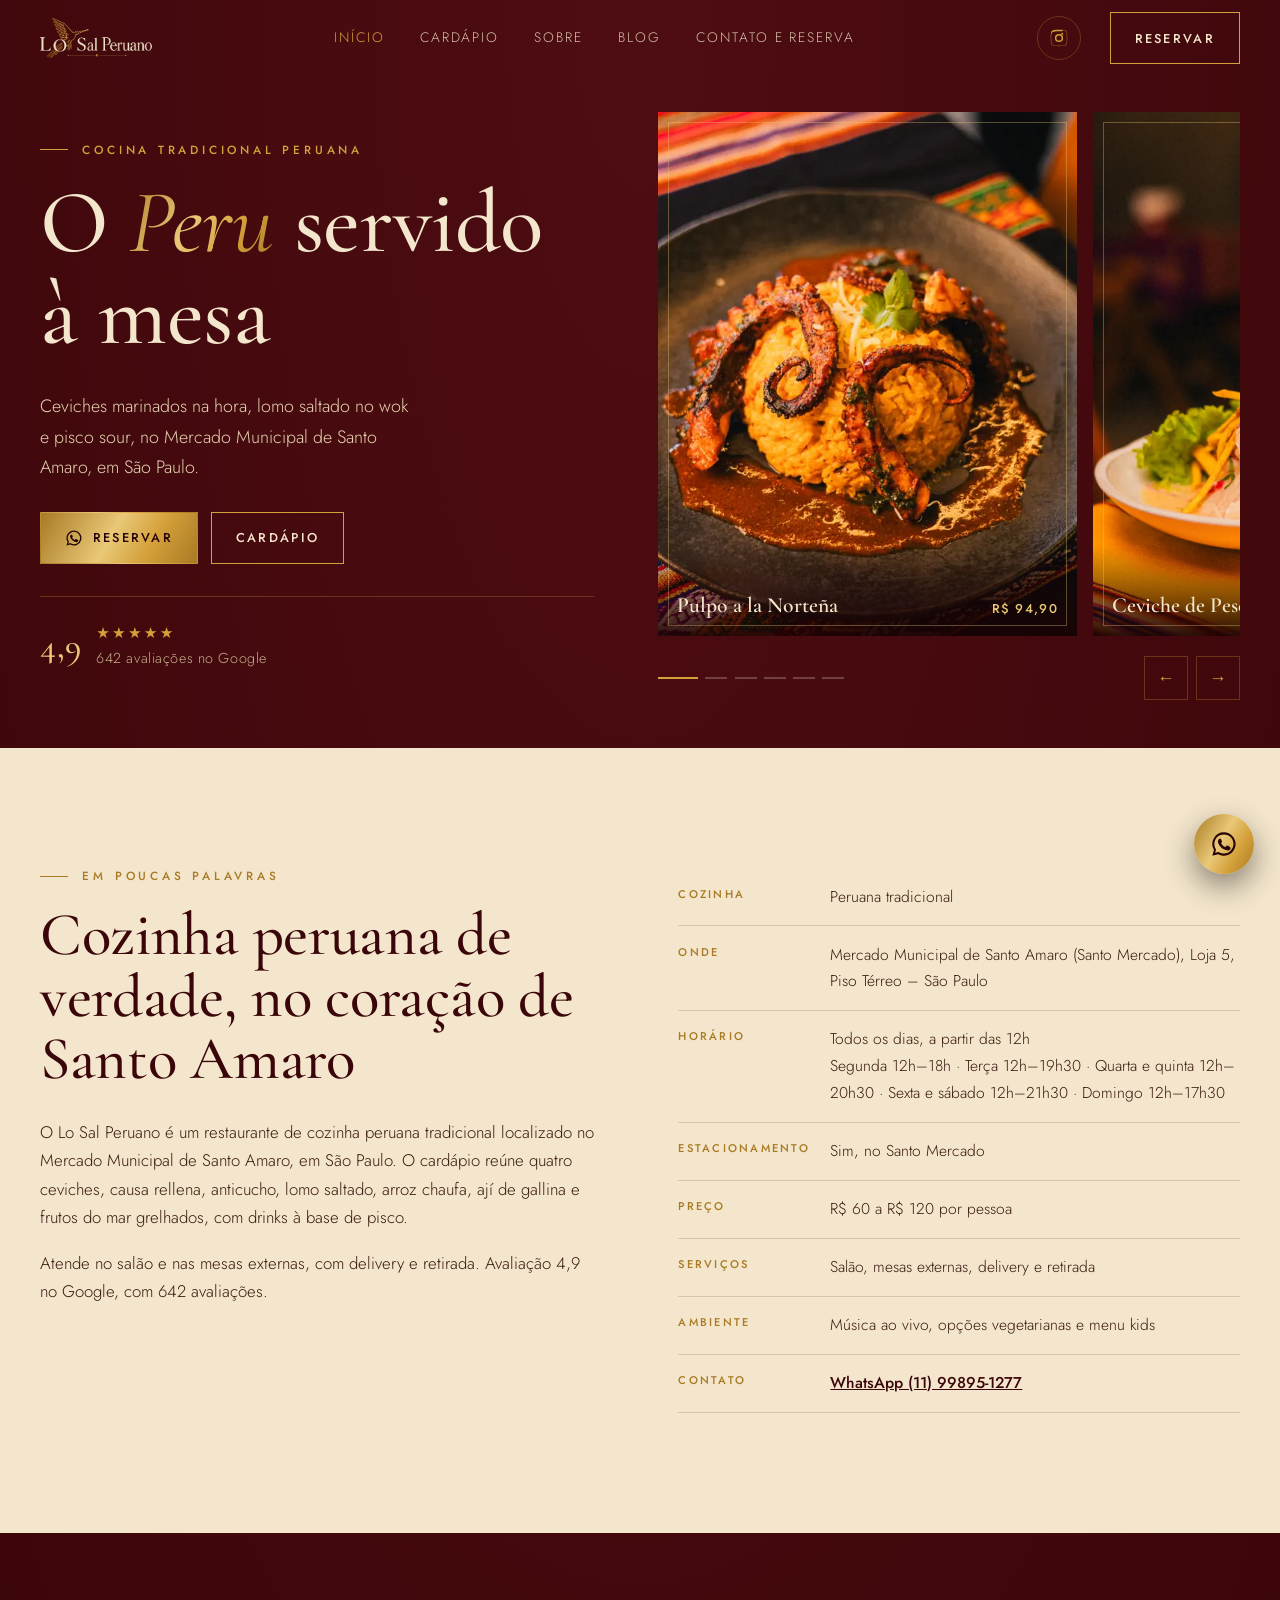
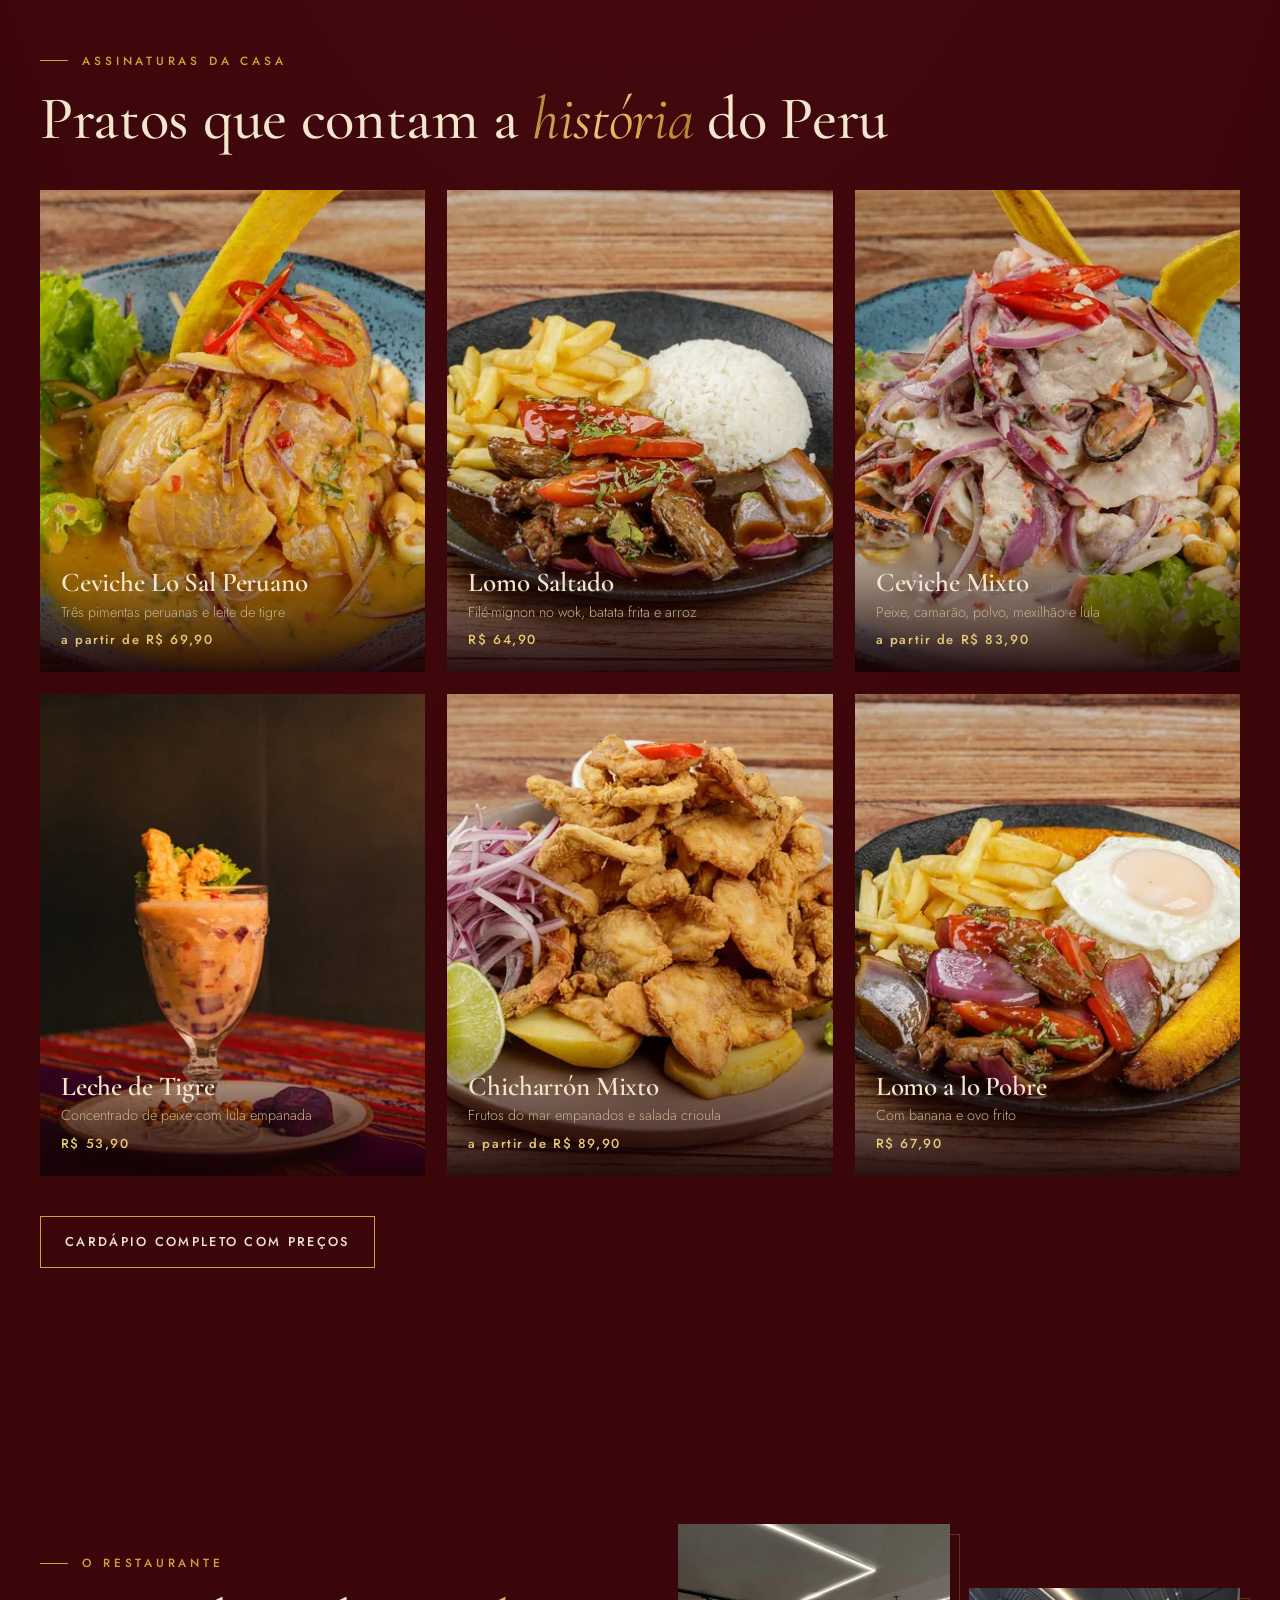
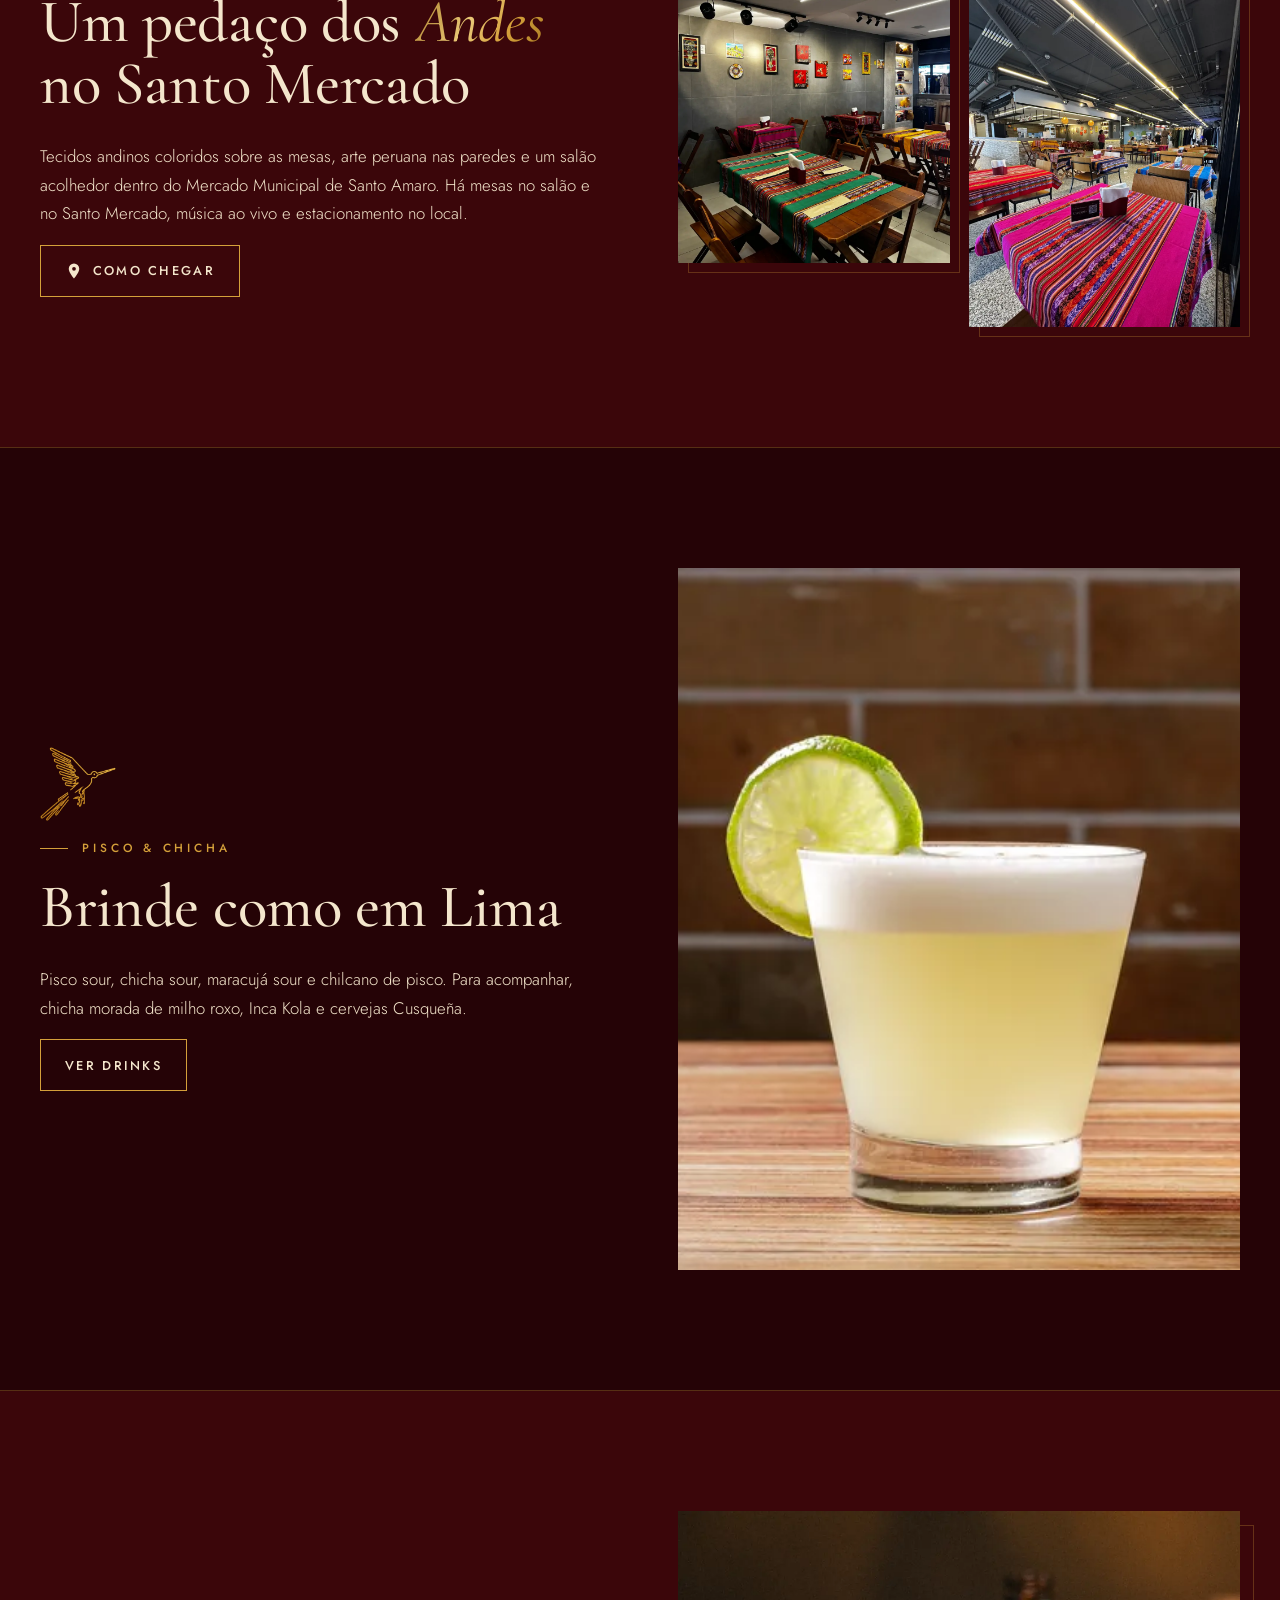
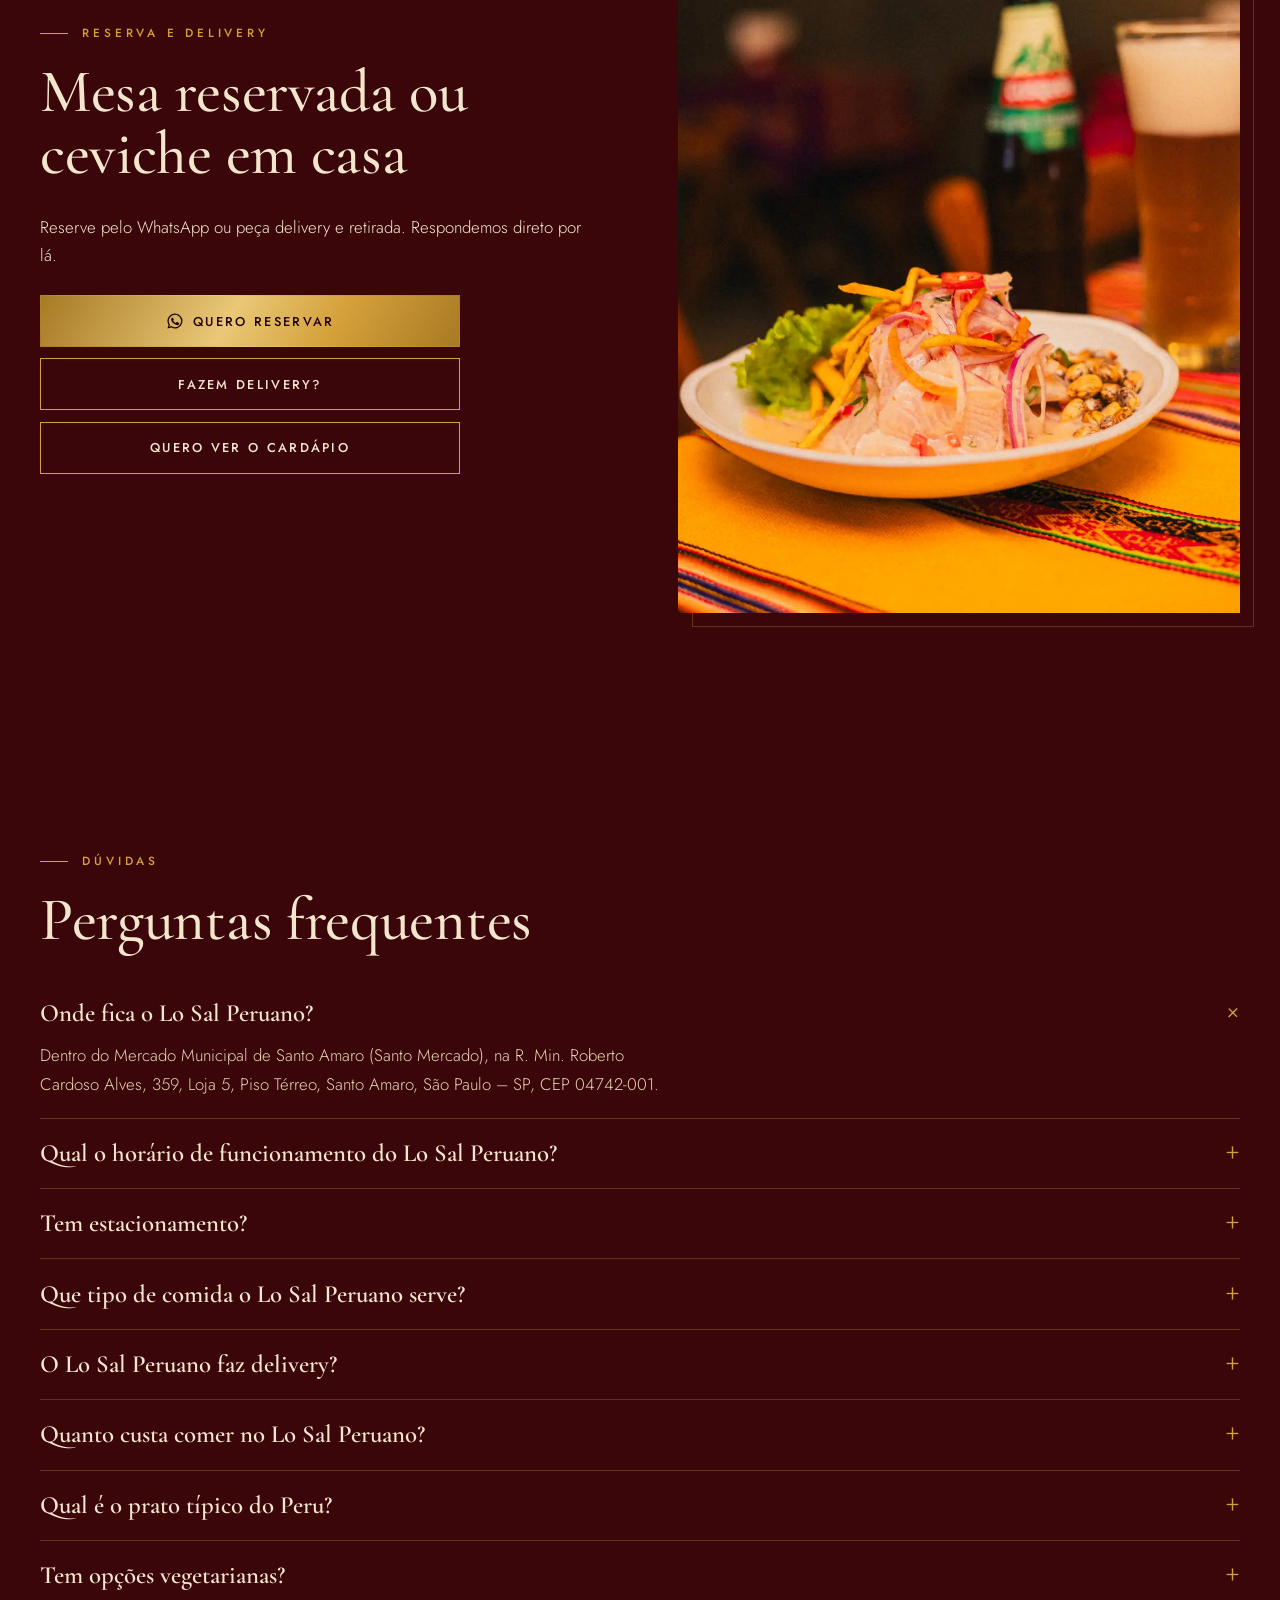
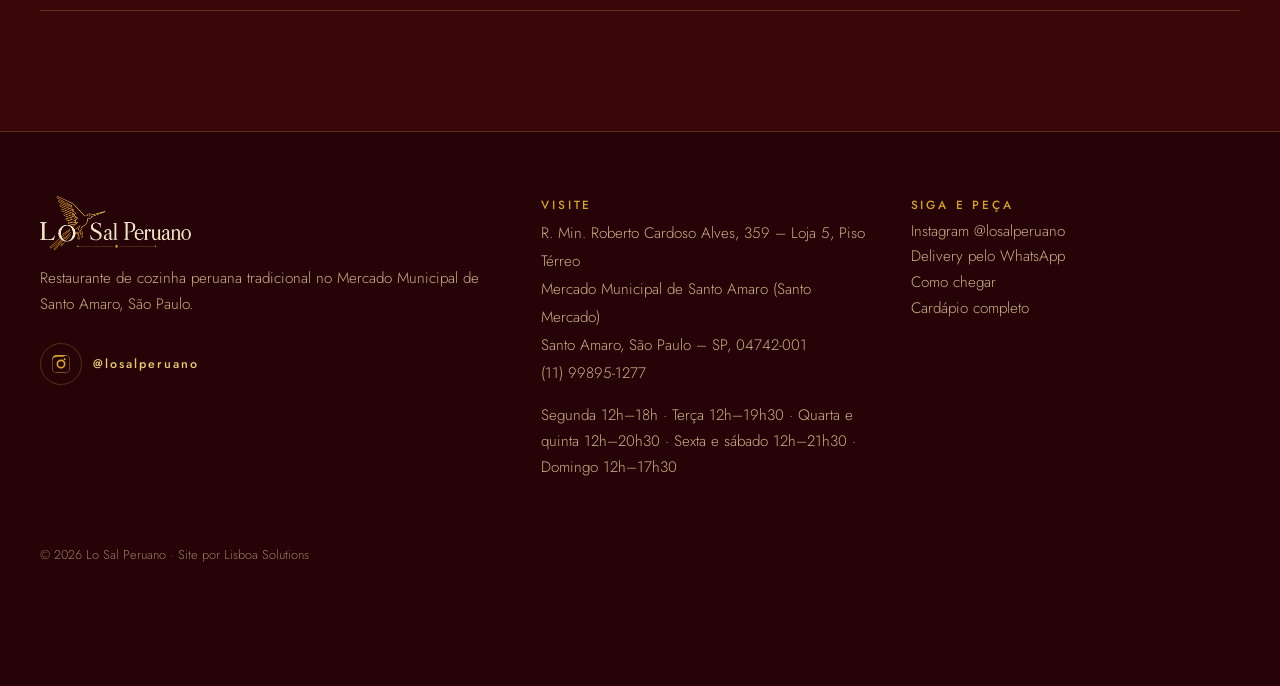
==== commit 1814d009: "Add files via upload" ====
--- a/index.html
+++ b/index.html
@@ -14,7 +14,7 @@
 <link rel="stylesheet" href="/assets/style.css">
 <script type="application/ld+json">{"@context":"https://schema.org","@graph":[{"@type":"Organization","@id":"https://losalperuano.com.br/#marca","name":"Lo Sal Peruano","url":"https://losalperuano.com.br/","logo":"https://losalperuano.com.br/img/logo.webp","slogan":"Cocina Tradicional","sameAs":["https://www.instagram.com/losalperuano/"],"subOrganization":[{"@id":"https://losalperuano.com.br/#restaurante"}]},{"@type":"Restaurant","@id":"https://losalperuano.com.br/#restaurante","name":"Lo Sal Peruano","alternateName":"Restaurante Peruano Lo Sal","slogan":"Cocina Tradicional","url":"https://losalperuano.com.br/","logo":"https://losalperuano.com.br/img/logo.webp","image":["https://losalperuano.com.br/img/slide/pulpo-a-la-nortena.webp","https://losalperuano.com.br/img/slide/ceviche-de-pescado.webp","https://losalperuano.com.br/img/slide/fettuccine-con-lomo-saltado.webp","https://losalperuano.com.br/img/slide/salao-lo-sal-peruano.webp","https://losalperuano.com.br/img/slide/mesas-santo-mercado.webp","https://losalperuano.com.br/img/og.jpg"],"telephone":"+55 11 99895-1277","address":{"@type":"PostalAddress","streetAddress":"R. Min. Roberto Cardoso Alves, 359 - Loja 5, Piso Térreo (Mercado Municipal de Santo Amaro)","addressLocality":"São Paulo","addressRegion":"SP","postalCode":"04742-001","addressCountry":"BR"},"geo":{"@type":"GeoCoordinates","latitude":-23.650263,"longitude":-46.699966},"servesCuisine":["Peruvian","Peruana","Ceviche"],"priceRange":"R$ 60–120","currenciesAccepted":"BRL","menu":"https://losalperuano.com.br/cardapio/","hasMenu":{"@id":"https://losalperuano.com.br/cardapio/#menu"},"hasMap":"https://www.google.com/maps?cid=2345966665367776987","containedInPlace":{"@type":"Place","name":"Mercado Municipal de Santo Amaro (Santo Mercado)"},"areaServed":{"@type":"City","name":"São Paulo"},"sameAs":["https://www.instagram.com/losalperuano/"],"parentOrganization":{"@id":"https://losalperuano.com.br/#marca"},"brand":{"@id":"https://losalperuano.com.br/#marca"},"branchCode":"santo-amaro","openingHoursSpecification":[{"@type":"OpeningHoursSpecification","dayOfWeek":"https://schema.org/Monday","opens":"12:00","closes":"18:00"},{"@type":"OpeningHoursSpecification","dayOfWeek":"https://schema.org/Tuesday","opens":"12:00","closes":"19:30"},{"@type":"OpeningHoursSpecification","dayOfWeek":"https://schema.org/Wednesday","opens":"12:00","closes":"20:30"},{"@type":"OpeningHoursSpecification","dayOfWeek":"https://schema.org/Thursday","opens":"12:00","closes":"20:30"},{"@type":"OpeningHoursSpecification","dayOfWeek":"https://schema.org/Friday","opens":"12:00","closes":"21:30"},{"@type":"OpeningHoursSpecification","dayOfWeek":"https://schema.org/Saturday","opens":"12:00","closes":"21:30"},{"@type":"OpeningHoursSpecification","dayOfWeek":"https://schema.org/Sunday","opens":"12:00","closes":"17:30"}],"amenityFeature":[{"@type":"LocationFeatureSpecification","name":"Mesas externas","value":true},{"@type":"LocationFeatureSpecification","name":"Música ao vivo","value":true},{"@type":"LocationFeatureSpecification","name":"Opções vegetarianas","value":true},{"@type":"LocationFeatureSpecification","name":"Delivery","value":true},{"@type":"LocationFeatureSpecification","name":"Retirada no local","value":true},{"@type":"LocationFeatureSpecification","name":"Menu infantil","value":true},{"@type":"LocationFeatureSpecification","name":"Estacionamento (Santo Mercado)","value":true}],"potentialAction":{"@type":"OrderAction","target":"https://wa.me/5511998951277?text=Ol%C3%A1%21%20Voc%C3%AAs%20fazem%20delivery%3F%20Quero%20fazer%20um%20pedido.","deliveryMethod":["http://purl.org/goodrelations/v1#DeliveryModeOwnFleet","http://purl.org/goodrelations/v1#DeliveryModePickUp"]}},{"@type":"WebSite","@id":"https://losalperuano.com.br/#site","url":"https://losalperuano.com.br/","name":"Lo Sal Peruano","inLanguage":"pt-BR","publisher":{"@id":"https://losalperuano.com.br/#restaurante"}},{"@type":"WebPage","@id":"https://losalperuano.com.br/#webpage","url":"https://losalperuano.com.br/","name":"Lo Sal Peruano – Restaurante Peruano em Santo Amaro, SP","isPartOf":{"@id":"https://losalperuano.com.br/#site"},"about":{"@id":"https://losalperuano.com.br/#restaurante"},"speakable":{"@type":"SpeakableSpecification","cssSelector":[".speak-resumo",".speak-faq"]}},{"@type":"FAQPage","mainEntity":[{"@type":"Question","name":"Onde fica o Lo Sal Peruano?","acceptedAnswer":{"@type":"Answer","text":"Dentro do Mercado Municipal de Santo Amaro (Santo Mercado), na R. Min. Roberto Cardoso Alves, 359, Loja 5, Piso Térreo, Santo Amaro, São Paulo – SP, CEP 04742-001."}},{"@type":"Question","name":"Qual o horário de funcionamento do Lo Sal Peruano?","acceptedAnswer":{"@type":"Answer","text":"Todos os dias a partir das 12h. Segunda até 18h, terça até 19h30, quarta e quinta até 20h30, sexta e sábado até 21h30 e domingo até 17h30."}},{"@type":"Question","name":"Tem estacionamento?","acceptedAnswer":{"@type":"Answer","text":"Sim. O Lo Sal Peruano fica dentro do Santo Mercado (Mercado Municipal de Santo Amaro), que tem estacionamento no local."}},{"@type":"Question","name":"Que tipo de comida o Lo Sal Peruano serve?","acceptedAnswer":{"@type":"Answer","text":"Cozinha peruana tradicional: ceviches, causa rellena, anticucho, lomo saltado, arroz chaufa, ají de gallina, chicharrones, tallarines e sobremesas como torta tres leches e chocoteja."}},{"@type":"Question","name":"O Lo Sal Peruano faz delivery?","acceptedAnswer":{"@type":"Answer","text":"Sim. É possível pedir delivery ou pedir para retirar. Para pedir, chame no WhatsApp (11) 99895-1277."}},{"@type":"Question","name":"Quanto custa comer no Lo Sal Peruano?","acceptedAnswer":{"@type":"Answer","text":"A faixa de preço é de R$ 60 a R$ 120 por pessoa. Os ceviches começam em R$ 68,90 (porção Personal) e o lomo saltado custa R$ 64,90."}},{"@type":"Question","name":"Qual é o prato típico do Peru?","acceptedAnswer":{"@type":"Answer","text":"O ceviche: peixe fresco marinado no limão com pimenta, cebola e coentro, servido com batata-doce e milho. No Lo Sal Peruano há quatro versões, incluindo o Ceviche Lo Sal Peruano, com três tipos de pimentas peruanas."}},{"@type":"Question","name":"Tem opções vegetarianas?","acceptedAnswer":{"@type":"Answer","text":"Sim: Saltado Vegetariano e Tallarín Vegetariano."}}]}]}</script></head><body><a class="skip" href="#conteudo">Pular para o conteúdo</a>
 <header class="hdr"><div class="wrap"><a class="brand" href="/" aria-label="Lo Sal Peruano, página inicial"><img src="/img/logo.webp" alt="Lo Sal Peruano – Cocina Tradicional" width="600" height="214"></a>
-<nav class="nav" aria-label="Principal"><a href="/" aria-current="page">Início</a><a href="/cardapio/">Cardápio</a><a href="/sobre/">Sobre</a><a href="/blog/">Blog</a><a href="/contato/">Contato e reserva</a></nav><a class="btn" href="https://wa.me/5511998951277?text=Ol%C3%A1%21%20Quero%20reservar%20uma%20mesa%20no%20Lo%20Sal%20Peruano." target="_blank" rel="noopener">Reservar</a>
+<nav class="nav" aria-label="Principal"><a href="/" aria-current="page">Início</a><a href="/cardapio/">Cardápio</a><a href="/sobre/">Sobre</a><a href="/blog/">Blog</a><a href="/contato/">Contato e reserva</a><a class="ig-nav" href="https://www.instagram.com/losalperuano/" target="_blank" rel="noopener"><svg viewBox="0 0 24 24" aria-hidden="true"><path d="M12 2.2c3.2 0 3.6 0 4.8.1 1.2.1 1.8.2 2.2.4.6.2 1 .5 1.4.9.4.4.7.8.9 1.4.2.4.4 1 .4 2.2.1 1.3.1 1.6.1 4.8s0 3.6-.1 4.8c-.1 1.2-.2 1.8-.4 2.2-.2.6-.5 1-.9 1.4-.4.4-.8.7-1.4.9-.4.2-1 .4-2.2.4-1.3.1-1.6.1-4.8.1s-3.6 0-4.8-.1c-1.2-.1-1.8-.2-2.2-.4-.6-.2-1-.5-1.4-.9-.4-.4-.7-.8-.9-1.4-.2-.4-.4-1-.4-2.2C2.2 15.6 2.2 15.2 2.2 12s0-3.6.1-4.8c.1-1.2.2-1.8.4-2.2.2-.6.5-1 .9-1.4.4-.4.8-.7 1.4-.9.4-.2 1-.4 2.2-.4C8.4 2.2 8.8 2.2 12 2.2zm0 1.8c-3.1 0-3.5 0-4.7.1-1.1.1-1.7.2-2.1.4-.5.2-.9.4-1.3.8-.4.4-.6.8-.8 1.3-.2.4-.3 1-.4 2.1C2.6 9.9 2.6 10.3 2.6 12s0 3.5.1 4.7c.1 1.1.2 1.7.4 2.1.2.5.4.9.8 1.3.4.4.8.6 1.3.8.4.2 1 .3 2.1.4 1.2.1 1.6.1 4.7.1s3.5 0 4.7-.1c1.1-.1 1.7-.2 2.1-.4.5-.2.9-.4 1.3-.8.4-.4.6-.8.8-1.3.2-.4.3-1 .4-2.1.1-1.2.1-1.6.1-4.7s0-3.5-.1-4.7c-.1-1.1-.2-1.7-.4-2.1-.2-.5-.4-.9-.8-1.3-.4-.4-.8-.6-1.3-.8-.4-.2-1-.3-2.1-.4C15.5 4 15.1 4 12 4zm0 3.1a4.9 4.9 0 1 1 0 9.8 4.9 4.9 0 0 1 0-9.8zm0 8a3.1 3.1 0 1 0 0-6.2 3.1 3.1 0 0 0 0 6.2zm5.1-8.3a1.1 1.1 0 1 1-2.3 0 1.1 1.1 0 0 1 2.3 0z"/></svg>@losalperuano</a></nav><a class="ig" href="https://www.instagram.com/losalperuano/" target="_blank" rel="noopener" aria-label="Instagram @losalperuano"><svg viewBox="0 0 24 24" aria-hidden="true"><path d="M12 2.2c3.2 0 3.6 0 4.8.1 1.2.1 1.8.2 2.2.4.6.2 1 .5 1.4.9.4.4.7.8.9 1.4.2.4.4 1 .4 2.2.1 1.3.1 1.6.1 4.8s0 3.6-.1 4.8c-.1 1.2-.2 1.8-.4 2.2-.2.6-.5 1-.9 1.4-.4.4-.8.7-1.4.9-.4.2-1 .4-2.2.4-1.3.1-1.6.1-4.8.1s-3.6 0-4.8-.1c-1.2-.1-1.8-.2-2.2-.4-.6-.2-1-.5-1.4-.9-.4-.4-.7-.8-.9-1.4-.2-.4-.4-1-.4-2.2C2.2 15.6 2.2 15.2 2.2 12s0-3.6.1-4.8c.1-1.2.2-1.8.4-2.2.2-.6.5-1 .9-1.4.4-.4.8-.7 1.4-.9.4-.2 1-.4 2.2-.4C8.4 2.2 8.8 2.2 12 2.2zm0 1.8c-3.1 0-3.5 0-4.7.1-1.1.1-1.7.2-2.1.4-.5.2-.9.4-1.3.8-.4.4-.6.8-.8 1.3-.2.4-.3 1-.4 2.1C2.6 9.9 2.6 10.3 2.6 12s0 3.5.1 4.7c.1 1.1.2 1.7.4 2.1.2.5.4.9.8 1.3.4.4.8.6 1.3.8.4.2 1 .3 2.1.4 1.2.1 1.6.1 4.7.1s3.5 0 4.7-.1c1.1-.1 1.7-.2 2.1-.4.5-.2.9-.4 1.3-.8.4-.4.6-.8.8-1.3.2-.4.3-1 .4-2.1.1-1.2.1-1.6.1-4.7s0-3.5-.1-4.7c-.1-1.1-.2-1.7-.4-2.1-.2-.5-.4-.9-.8-1.3-.4-.4-.8-.6-1.3-.8-.4-.2-1-.3-2.1-.4C15.5 4 15.1 4 12 4zm0 3.1a4.9 4.9 0 1 1 0 9.8 4.9 4.9 0 0 1 0-9.8zm0 8a3.1 3.1 0 1 0 0-6.2 3.1 3.1 0 0 0 0 6.2zm5.1-8.3a1.1 1.1 0 1 1-2.3 0 1.1 1.1 0 0 1 2.3 0z"/></svg></a><a class="btn" href="https://wa.me/5511998951277?text=Ol%C3%A1%21%20Quero%20reservar%20uma%20mesa%20no%20Lo%20Sal%20Peruano." target="_blank" rel="noopener">Reservar</a>
 <button class="menu-tg" aria-label="Abrir menu" aria-expanded="false"><span></span><span></span></button></div></header>
 <main id="conteudo"><section class="hero"><div class="wrap hero-grid"><div class="rv in"><p class="kicker">Cocina tradicional peruana</p><h1>O <em>Peru</em> servido à mesa</h1>
 <p class="lead">Ceviches marinados na hora, lomo saltado no wok e pisco sour, no Mercado Municipal de Santo Amaro, em São Paulo.</p>
@@ -47,7 +47,7 @@
 <div class="frame rv"><img src="/img/slide/ceviche-de-pescado.webp" alt="Ceviche peruano servido com cerveja Cusqueña" width="960" height="1200" loading="lazy"></div></div></section>
 <section class="faq" id="faq"><div class="wrap"><p class="kicker">Dúvidas</p><h2 class="rv">Perguntas frequentes</h2><div class="rv speak-faq"><details open><summary>Onde fica o Lo Sal Peruano?</summary><p>Dentro do Mercado Municipal de Santo Amaro (Santo Mercado), na R. Min. Roberto Cardoso Alves, 359, Loja 5, Piso Térreo, Santo Amaro, São Paulo – SP, CEP 04742-001.</p></details><details><summary>Qual o horário de funcionamento do Lo Sal Peruano?</summary><p>Todos os dias a partir das 12h. Segunda até 18h, terça até 19h30, quarta e quinta até 20h30, sexta e sábado até 21h30 e domingo até 17h30.</p></details><details><summary>Tem estacionamento?</summary><p>Sim. O Lo Sal Peruano fica dentro do Santo Mercado (Mercado Municipal de Santo Amaro), que tem estacionamento no local.</p></details><details><summary>Que tipo de comida o Lo Sal Peruano serve?</summary><p>Cozinha peruana tradicional: ceviches, causa rellena, anticucho, lomo saltado, arroz chaufa, ají de gallina, chicharrones, tallarines e sobremesas como torta tres leches e chocoteja.</p></details><details><summary>O Lo Sal Peruano faz delivery?</summary><p>Sim. É possível pedir delivery ou pedir para retirar. Para pedir, chame no WhatsApp (11) 99895-1277.</p></details><details><summary>Quanto custa comer no Lo Sal Peruano?</summary><p>A faixa de preço é de R$ 60 a R$ 120 por pessoa. Os ceviches começam em R$ 68,90 (porção Personal) e o lomo saltado custa R$ 64,90.</p></details><details><summary>Qual é o prato típico do Peru?</summary><p>O ceviche: peixe fresco marinado no limão com pimenta, cebola e coentro, servido com batata-doce e milho. No Lo Sal Peruano há quatro versões, incluindo o Ceviche Lo Sal Peruano, com três tipos de pimentas peruanas.</p></details><details><summary>Tem opções vegetarianas?</summary><p>Sim: Saltado Vegetariano e Tallarín Vegetariano.</p></details></div></div></section></main>
 <footer class="ftr"><div class="wrap"><div class="grid"><div><img class="logo" src="/img/logo.webp" alt="Lo Sal Peruano" width="600" height="214" loading="lazy">
-<p>Restaurante de cozinha peruana tradicional no Mercado Municipal de Santo Amaro, São Paulo.</p></div>
+<p>Restaurante de cozinha peruana tradicional no Mercado Municipal de Santo Amaro, São Paulo.</p><a class="ig-foot" href="https://www.instagram.com/losalperuano/" target="_blank" rel="noopener" aria-label="Instagram @losalperuano"><svg viewBox="0 0 24 24" aria-hidden="true"><path d="M12 2.2c3.2 0 3.6 0 4.8.1 1.2.1 1.8.2 2.2.4.6.2 1 .5 1.4.9.4.4.7.8.9 1.4.2.4.4 1 .4 2.2.1 1.3.1 1.6.1 4.8s0 3.6-.1 4.8c-.1 1.2-.2 1.8-.4 2.2-.2.6-.5 1-.9 1.4-.4.4-.8.7-1.4.9-.4.2-1 .4-2.2.4-1.3.1-1.6.1-4.8.1s-3.6 0-4.8-.1c-1.2-.1-1.8-.2-2.2-.4-.6-.2-1-.5-1.4-.9-.4-.4-.7-.8-.9-1.4-.2-.4-.4-1-.4-2.2C2.2 15.6 2.2 15.2 2.2 12s0-3.6.1-4.8c.1-1.2.2-1.8.4-2.2.2-.6.5-1 .9-1.4.4-.4.8-.7 1.4-.9.4-.2 1-.4 2.2-.4C8.4 2.2 8.8 2.2 12 2.2zm0 1.8c-3.1 0-3.5 0-4.7.1-1.1.1-1.7.2-2.1.4-.5.2-.9.4-1.3.8-.4.4-.6.8-.8 1.3-.2.4-.3 1-.4 2.1C2.6 9.9 2.6 10.3 2.6 12s0 3.5.1 4.7c.1 1.1.2 1.7.4 2.1.2.5.4.9.8 1.3.4.4.8.6 1.3.8.4.2 1 .3 2.1.4 1.2.1 1.6.1 4.7.1s3.5 0 4.7-.1c1.1-.1 1.7-.2 2.1-.4.5-.2.9-.4 1.3-.8.4-.4.6-.8.8-1.3.2-.4.3-1 .4-2.1.1-1.2.1-1.6.1-4.7s0-3.5-.1-4.7c-.1-1.1-.2-1.7-.4-2.1-.2-.5-.4-.9-.8-1.3-.4-.4-.8-.6-1.3-.8-.4-.2-1-.3-2.1-.4C15.5 4 15.1 4 12 4zm0 3.1a4.9 4.9 0 1 1 0 9.8 4.9 4.9 0 0 1 0-9.8zm0 8a3.1 3.1 0 1 0 0-6.2 3.1 3.1 0 0 0 0 6.2zm5.1-8.3a1.1 1.1 0 1 1-2.3 0 1.1 1.1 0 0 1 2.3 0z"/></svg><span>@losalperuano</span></a></div>
 <div><h3>Visite</h3><address class="nap">R. Min. Roberto Cardoso Alves, 359 – Loja 5, Piso Térreo<br>Mercado Municipal de Santo Amaro (Santo Mercado)<br>Santo Amaro, São Paulo – SP, 04742-001<br><a href="tel:+551199895-1277">(11) 99895-1277</a></address><p style="margin-top:1rem">Segunda 12h–18h · Terça 12h–19h30 · Quarta e quinta 12h–20h30 · Sexta e sábado 12h–21h30 · Domingo 12h–17h30</p></div>
 <div><h3>Siga e peça</h3><p><a href="https://www.instagram.com/losalperuano/" target="_blank" rel="noopener">Instagram @losalperuano</a><br><a href="https://wa.me/5511998951277?text=Ol%C3%A1%21%20Voc%C3%AAs%20fazem%20delivery%3F%20Quero%20fazer%20um%20pedido." target="_blank" rel="noopener">Delivery pelo WhatsApp</a><br><a href="https://www.google.com/maps?cid=2345966665367776987" target="_blank" rel="noopener">Como chegar</a><br><a href="/cardapio/">Cardápio completo</a></p></div></div>
 <small>© 2026 Lo Sal Peruano · Site por Lisboa Solutions</small></div></footer>
--- a/assets/style.css
+++ b/assets/style.css
@@ -186,3 +186,14 @@
 .amb .frame:nth-child(2){margin-top:4rem}
 .amb .frame::before{inset:10px -10px -10px 10px}
 @media (max-width:900px){.amb{gap:.9rem;margin-top:.5rem}.amb .frame:nth-child(2){margin-top:2.5rem}.amb .frame::before{inset:6px -6px -6px 6px}}
+.ig{display:grid;place-items:center;width:44px;height:44px;border:1px solid var(--line);border-radius:50%;margin-left:auto;margin-right:.8rem;transition:border-color .3s,background .3s}
+.ig svg,.ig-foot svg,.ig-nav svg{fill:var(--ouro)}
+.ig svg{width:20px;height:20px}
+.ig:hover{border-color:var(--ouro);background:rgba(212,160,58,.1)}
+.ig-nav{display:none!important}
+.ig-foot{display:inline-flex;align-items:center;gap:.7rem;margin-top:.6rem;text-decoration:none;color:var(--ouro-2)}
+.ig-foot svg{width:22px;height:22px;padding:9px;box-sizing:content-box;border:1px solid var(--line);border-radius:50%;transition:background .3s}
+.ig-foot:hover svg{background:rgba(212,160,58,.12)}
+.ig-foot span{font:500 .78rem var(--sans);letter-spacing:.16em}
+@media (max-width:900px){.ig{width:40px;height:40px;margin-right:.3rem}.ig-nav{display:inline-flex!important;align-items:center;gap:.6rem;font:500 1rem var(--sans)!important;letter-spacing:.12em!important;color:var(--ouro);margin-top:1rem}.ig-nav svg{width:22px;height:22px}}
+@media (min-width:901px){.nav{margin-inline:auto}.ig{margin-left:0}}
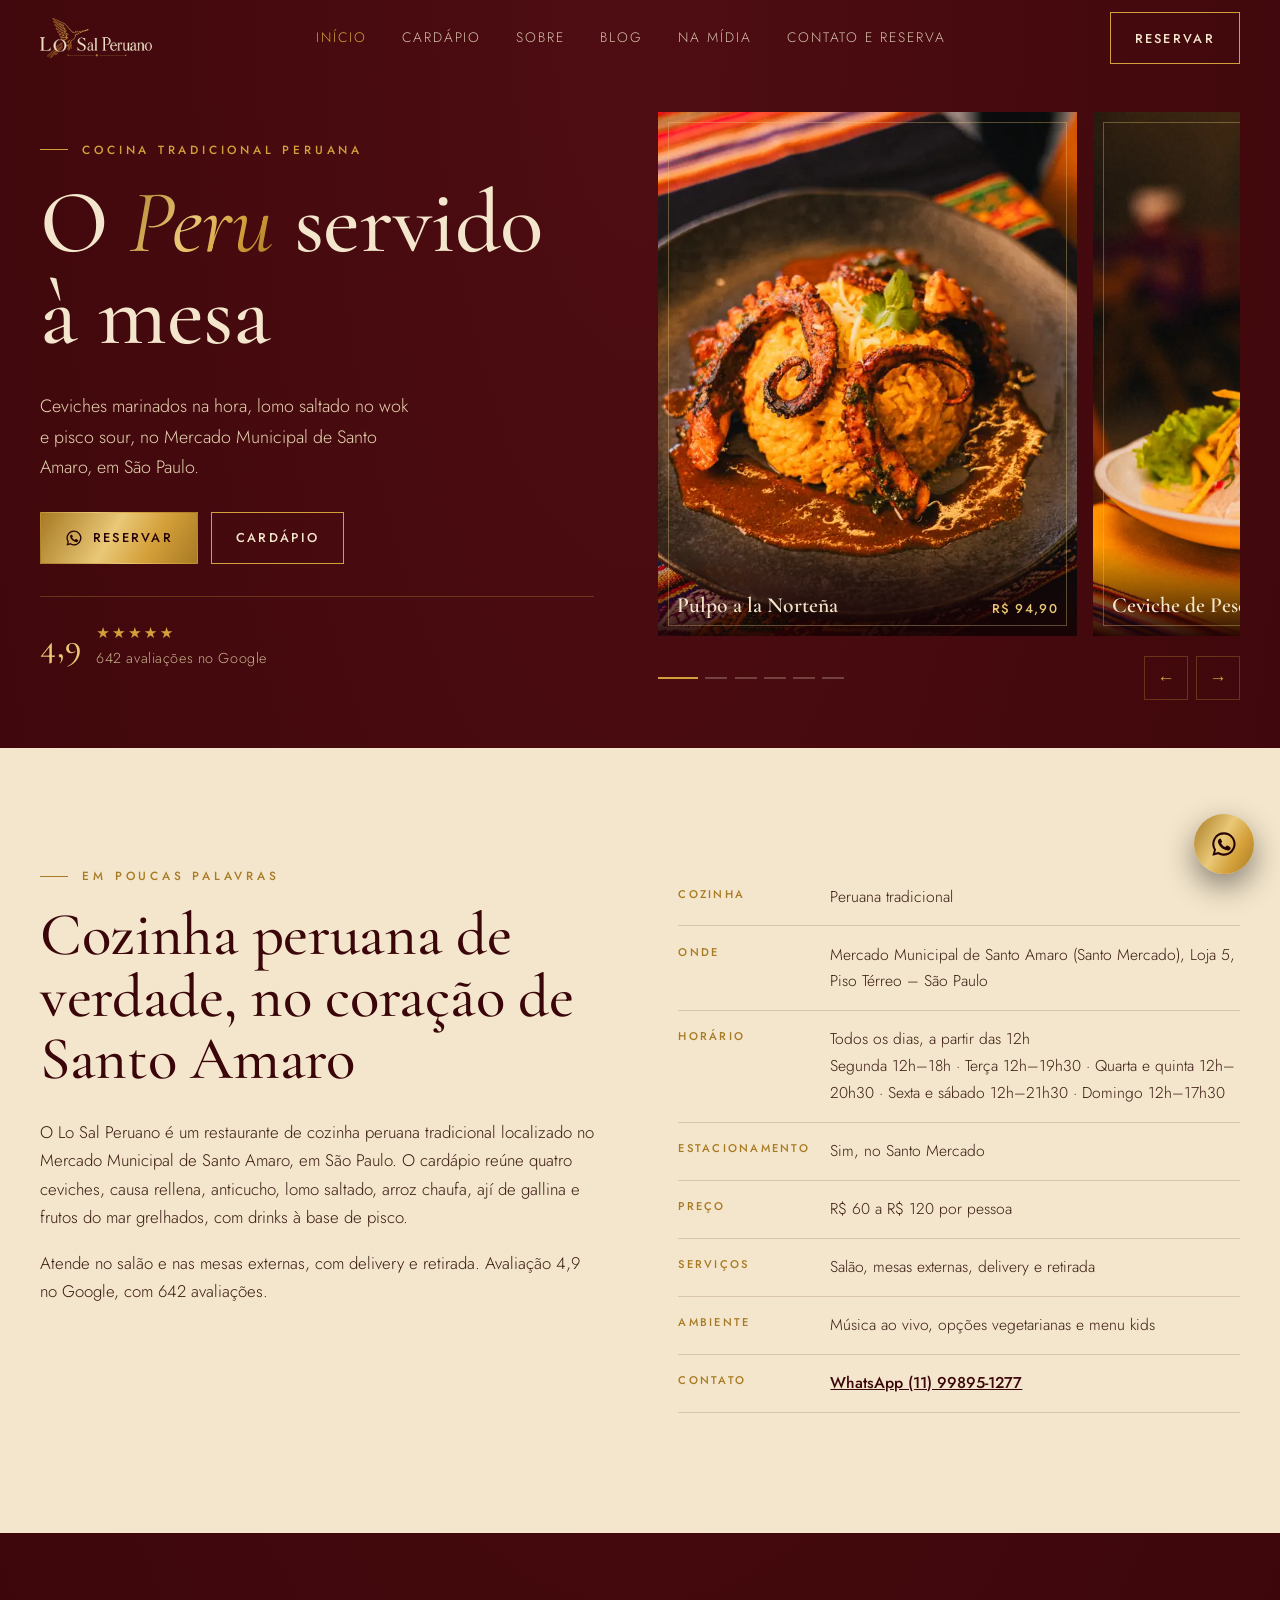
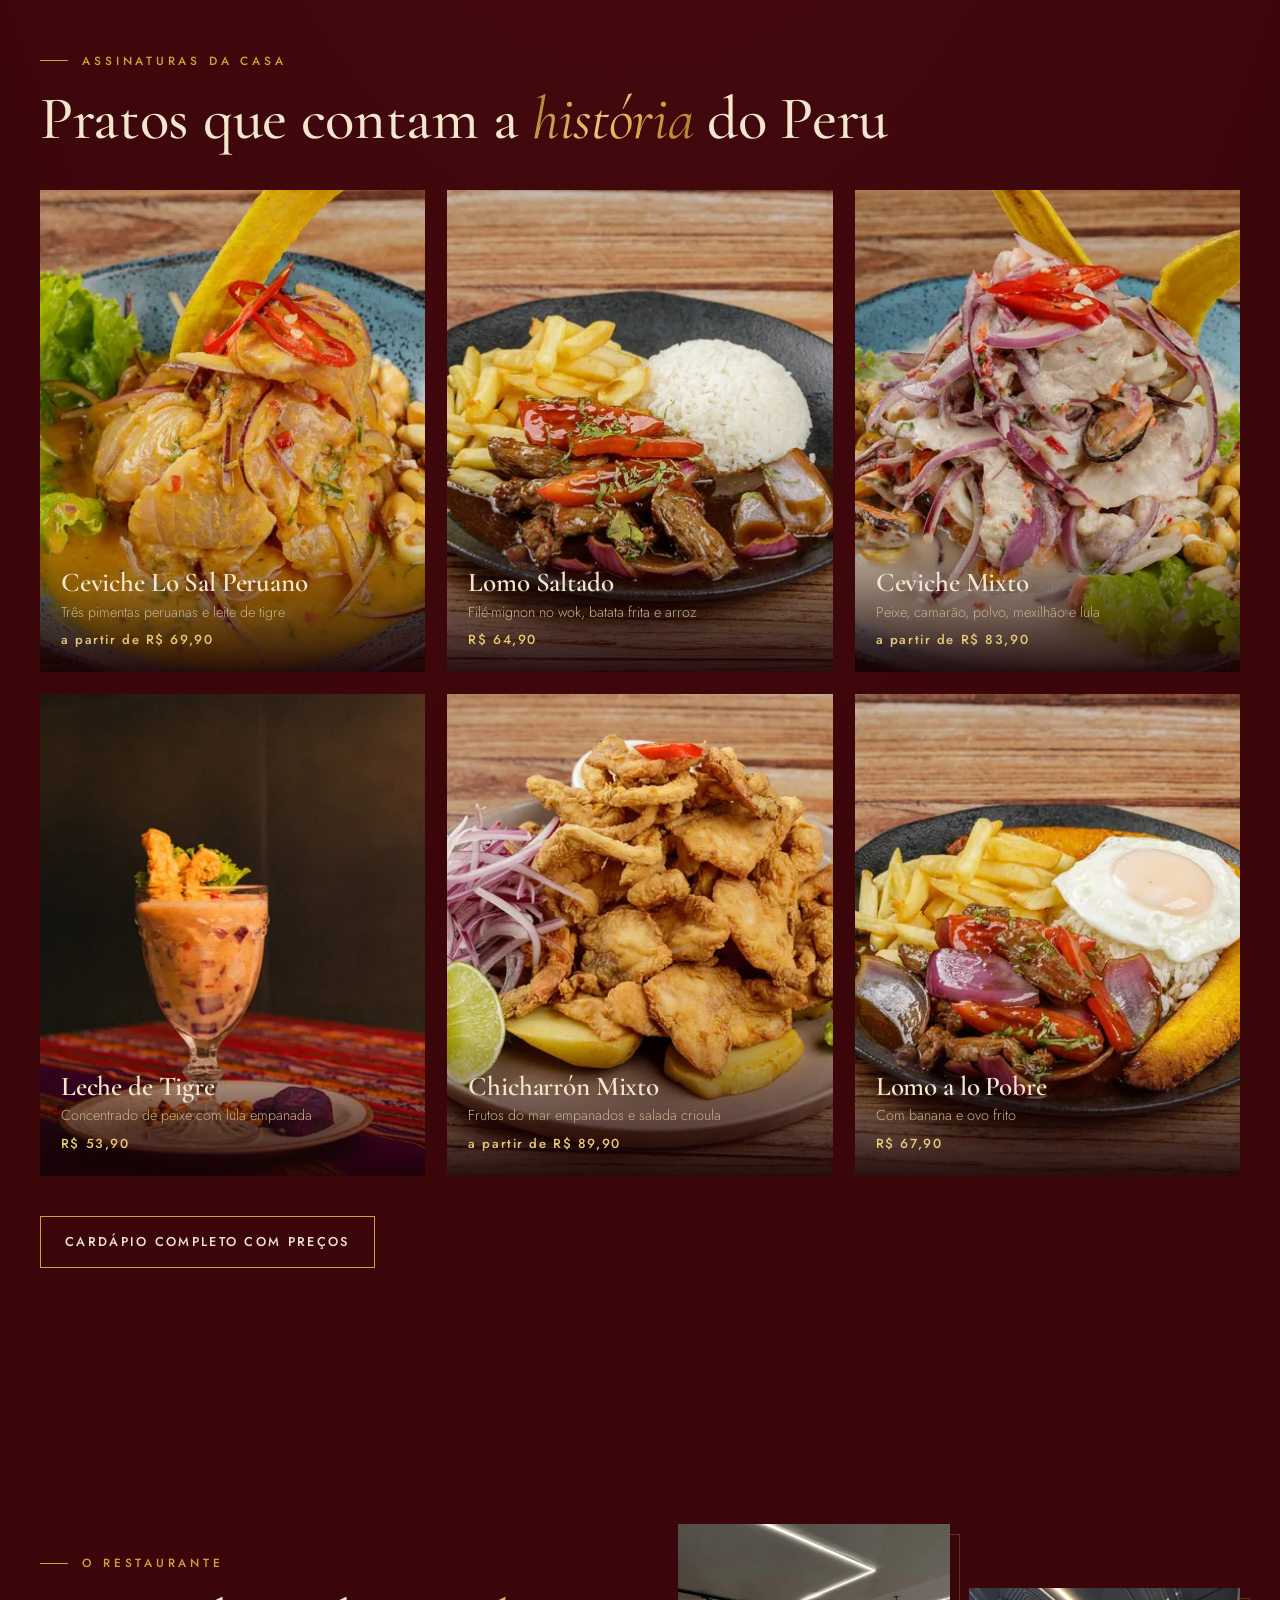
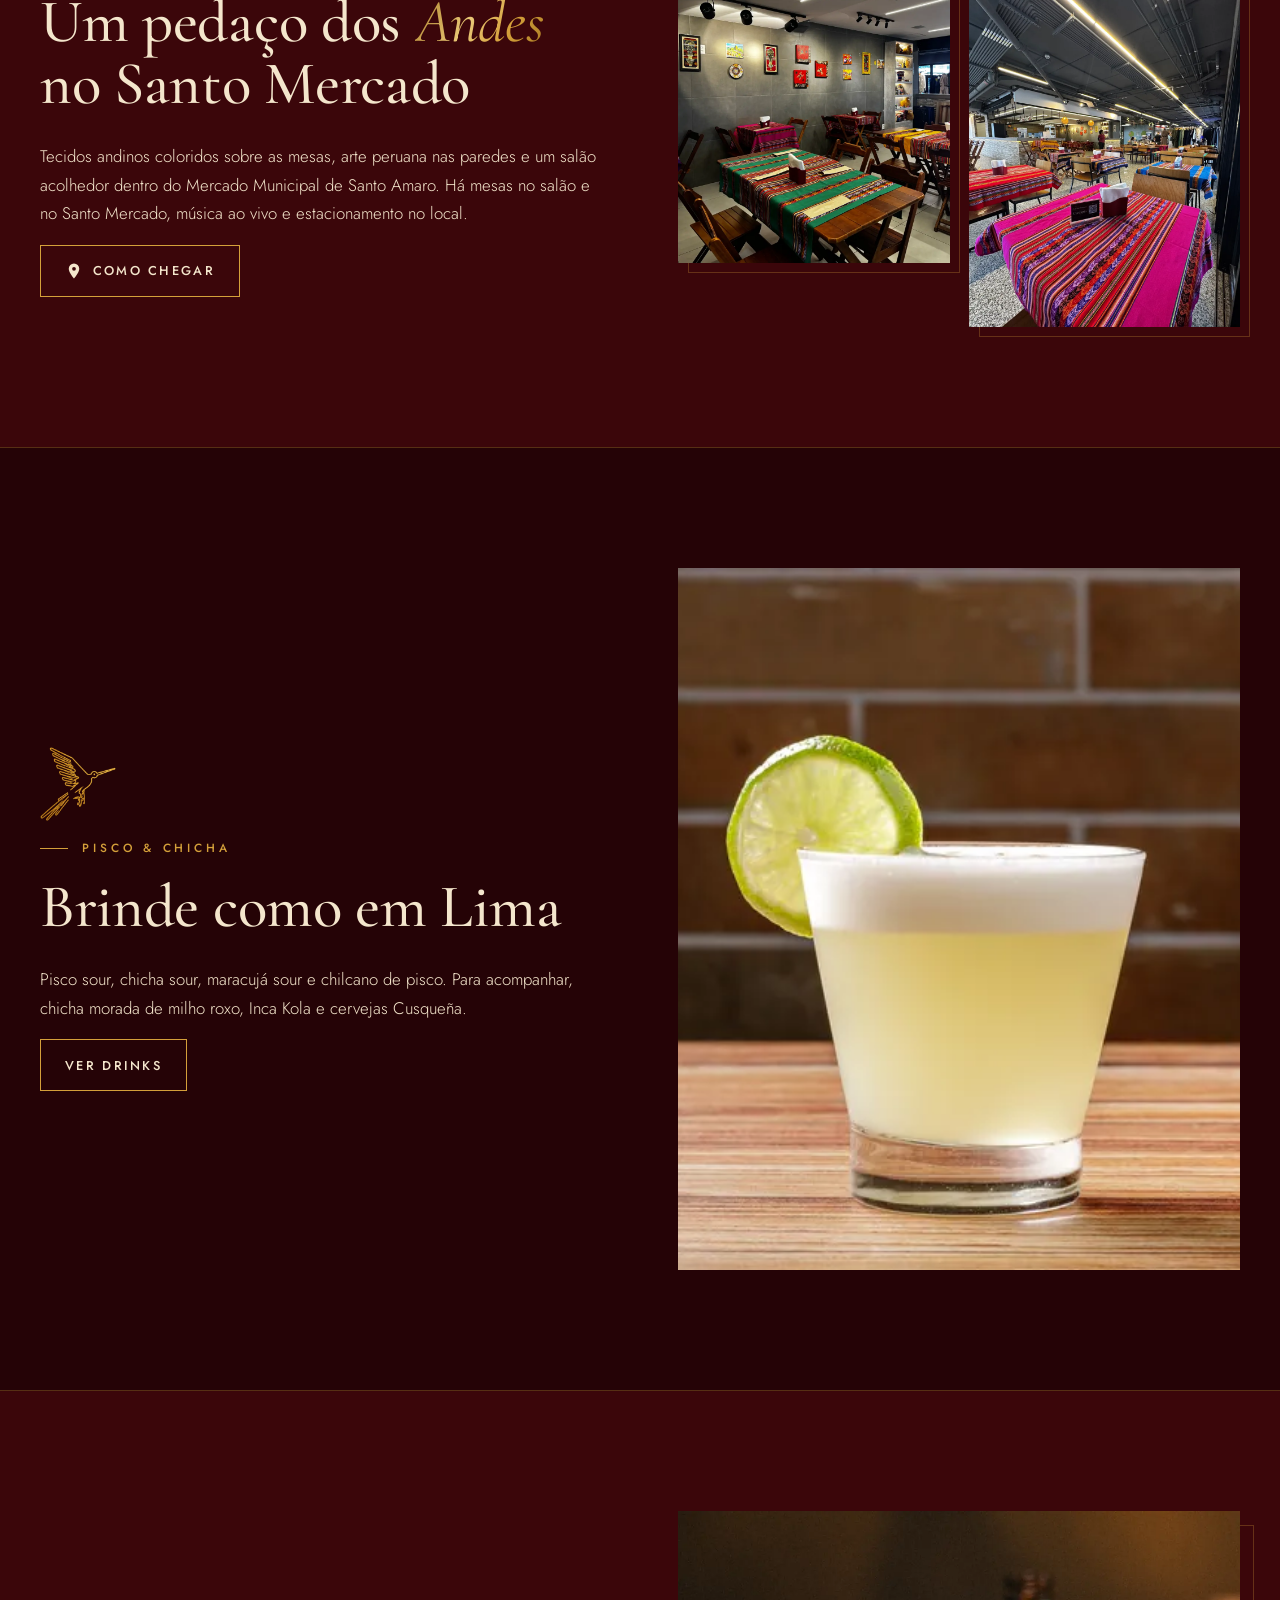
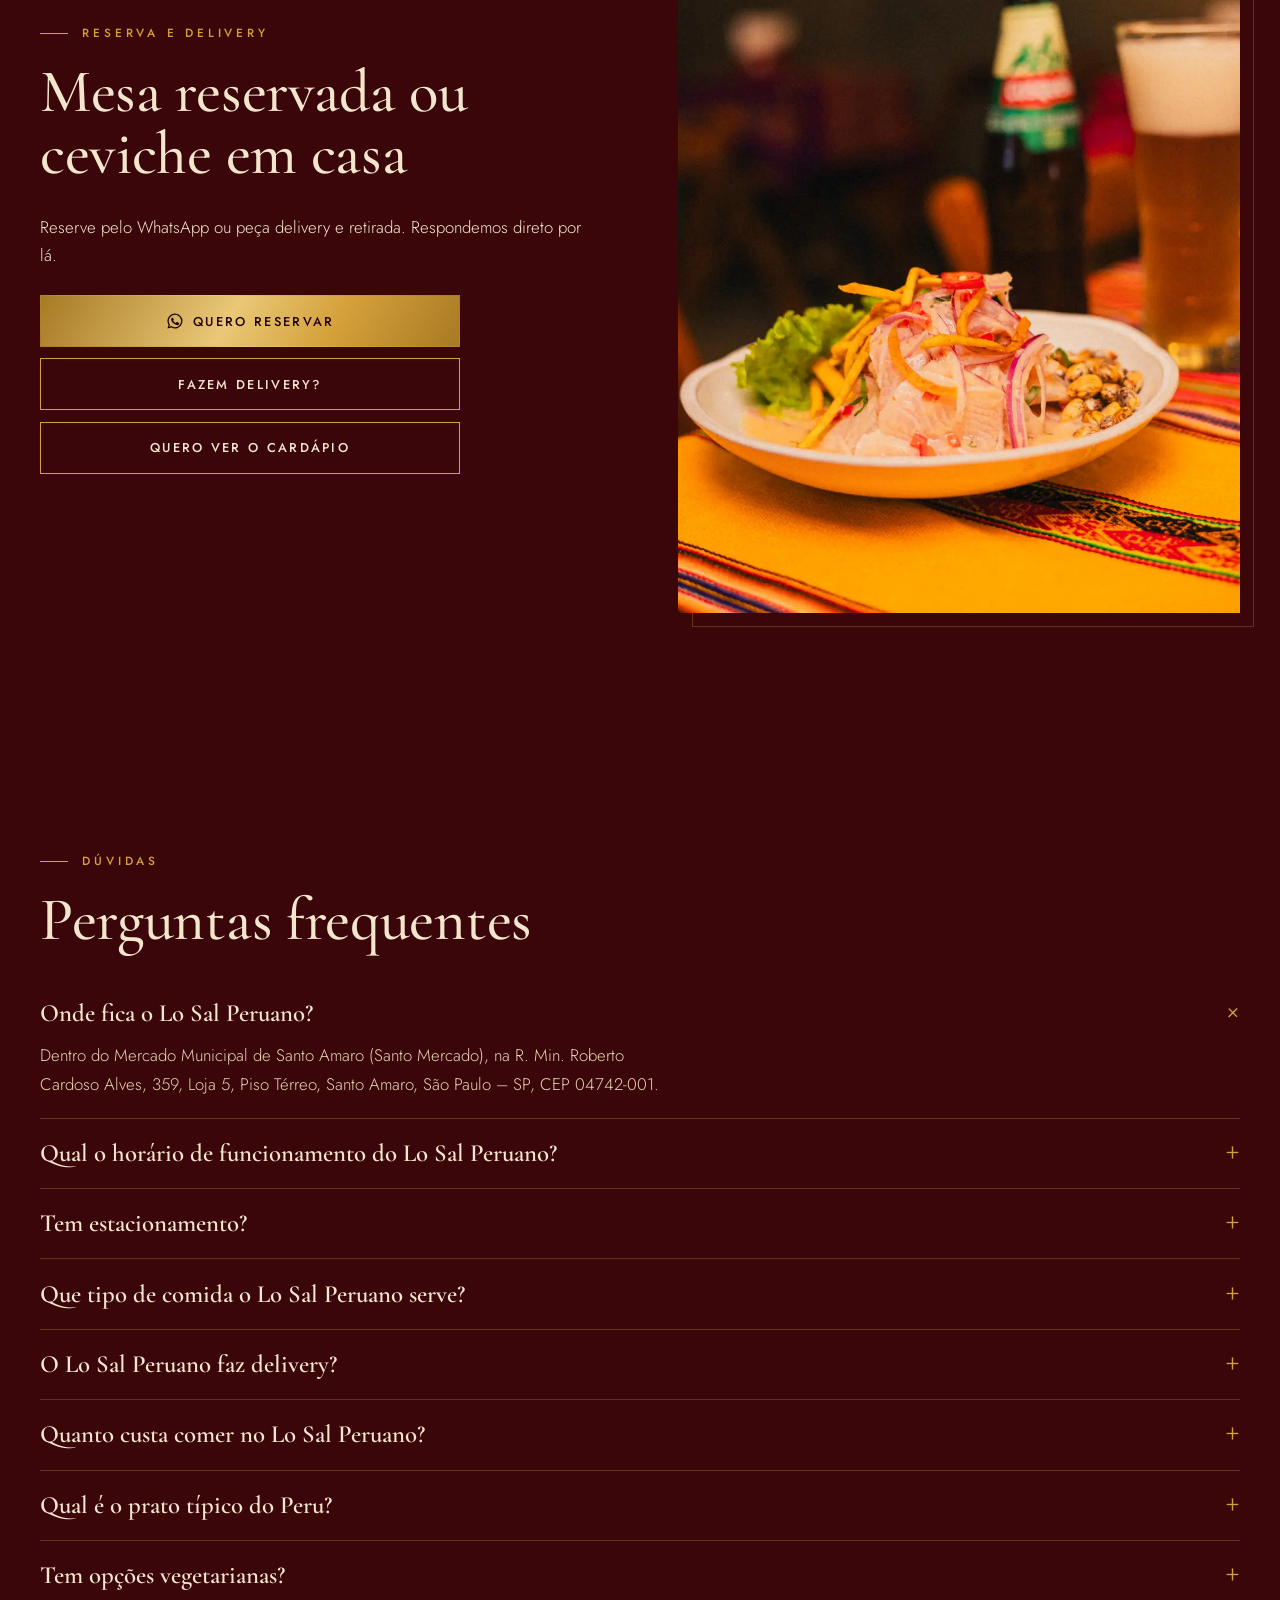
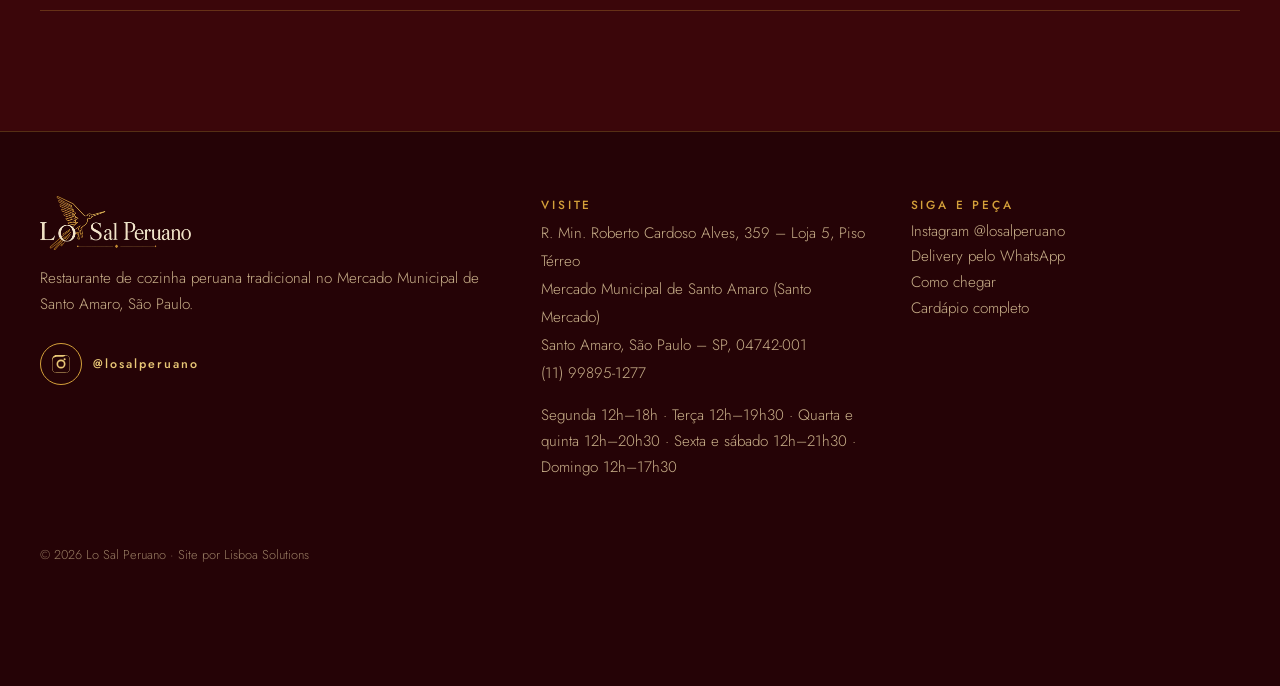
==== commit c955117c: "Add files via upload" ====
--- a/index.html
+++ b/index.html
@@ -12,9 +12,9 @@
 <link rel="stylesheet" href="https://fonts.googleapis.com/css2?family=Cormorant+Garamond:ital,wght@0,500;0,600;1,400&family=Jost:wght@300;400;500&display=swap" media="print" onload="this.media='all'">
 <noscript><link rel="stylesheet" href="https://fonts.googleapis.com/css2?family=Cormorant+Garamond:ital,wght@0,500;0,600;1,400&family=Jost:wght@300;400;500&display=swap"></noscript>
 <link rel="stylesheet" href="/assets/style.css">
-<script type="application/ld+json">{"@context":"https://schema.org","@graph":[{"@type":"Organization","@id":"https://losalperuano.com.br/#marca","name":"Lo Sal Peruano","url":"https://losalperuano.com.br/","logo":"https://losalperuano.com.br/img/logo.webp","slogan":"Cocina Tradicional","sameAs":["https://www.instagram.com/losalperuano/"],"subOrganization":[{"@id":"https://losalperuano.com.br/#restaurante"}]},{"@type":"Restaurant","@id":"https://losalperuano.com.br/#restaurante","name":"Lo Sal Peruano","alternateName":"Restaurante Peruano Lo Sal","slogan":"Cocina Tradicional","url":"https://losalperuano.com.br/","logo":"https://losalperuano.com.br/img/logo.webp","image":["https://losalperuano.com.br/img/slide/pulpo-a-la-nortena.webp","https://losalperuano.com.br/img/slide/ceviche-de-pescado.webp","https://losalperuano.com.br/img/slide/fettuccine-con-lomo-saltado.webp","https://losalperuano.com.br/img/slide/salao-lo-sal-peruano.webp","https://losalperuano.com.br/img/slide/mesas-santo-mercado.webp","https://losalperuano.com.br/img/og.jpg"],"telephone":"+55 11 99895-1277","address":{"@type":"PostalAddress","streetAddress":"R. Min. Roberto Cardoso Alves, 359 - Loja 5, Piso Térreo (Mercado Municipal de Santo Amaro)","addressLocality":"São Paulo","addressRegion":"SP","postalCode":"04742-001","addressCountry":"BR"},"geo":{"@type":"GeoCoordinates","latitude":-23.650263,"longitude":-46.699966},"servesCuisine":["Peruvian","Peruana","Ceviche"],"priceRange":"R$ 60–120","currenciesAccepted":"BRL","menu":"https://losalperuano.com.br/cardapio/","hasMenu":{"@id":"https://losalperuano.com.br/cardapio/#menu"},"hasMap":"https://www.google.com/maps?cid=2345966665367776987","containedInPlace":{"@type":"Place","name":"Mercado Municipal de Santo Amaro (Santo Mercado)"},"areaServed":{"@type":"City","name":"São Paulo"},"sameAs":["https://www.instagram.com/losalperuano/"],"parentOrganization":{"@id":"https://losalperuano.com.br/#marca"},"brand":{"@id":"https://losalperuano.com.br/#marca"},"branchCode":"santo-amaro","openingHoursSpecification":[{"@type":"OpeningHoursSpecification","dayOfWeek":"https://schema.org/Monday","opens":"12:00","closes":"18:00"},{"@type":"OpeningHoursSpecification","dayOfWeek":"https://schema.org/Tuesday","opens":"12:00","closes":"19:30"},{"@type":"OpeningHoursSpecification","dayOfWeek":"https://schema.org/Wednesday","opens":"12:00","closes":"20:30"},{"@type":"OpeningHoursSpecification","dayOfWeek":"https://schema.org/Thursday","opens":"12:00","closes":"20:30"},{"@type":"OpeningHoursSpecification","dayOfWeek":"https://schema.org/Friday","opens":"12:00","closes":"21:30"},{"@type":"OpeningHoursSpecification","dayOfWeek":"https://schema.org/Saturday","opens":"12:00","closes":"21:30"},{"@type":"OpeningHoursSpecification","dayOfWeek":"https://schema.org/Sunday","opens":"12:00","closes":"17:30"}],"amenityFeature":[{"@type":"LocationFeatureSpecification","name":"Mesas externas","value":true},{"@type":"LocationFeatureSpecification","name":"Música ao vivo","value":true},{"@type":"LocationFeatureSpecification","name":"Opções vegetarianas","value":true},{"@type":"LocationFeatureSpecification","name":"Delivery","value":true},{"@type":"LocationFeatureSpecification","name":"Retirada no local","value":true},{"@type":"LocationFeatureSpecification","name":"Menu infantil","value":true},{"@type":"LocationFeatureSpecification","name":"Estacionamento (Santo Mercado)","value":true}],"potentialAction":{"@type":"OrderAction","target":"https://wa.me/5511998951277?text=Ol%C3%A1%21%20Voc%C3%AAs%20fazem%20delivery%3F%20Quero%20fazer%20um%20pedido.","deliveryMethod":["http://purl.org/goodrelations/v1#DeliveryModeOwnFleet","http://purl.org/goodrelations/v1#DeliveryModePickUp"]}},{"@type":"WebSite","@id":"https://losalperuano.com.br/#site","url":"https://losalperuano.com.br/","name":"Lo Sal Peruano","inLanguage":"pt-BR","publisher":{"@id":"https://losalperuano.com.br/#restaurante"}},{"@type":"WebPage","@id":"https://losalperuano.com.br/#webpage","url":"https://losalperuano.com.br/","name":"Lo Sal Peruano – Restaurante Peruano em Santo Amaro, SP","isPartOf":{"@id":"https://losalperuano.com.br/#site"},"about":{"@id":"https://losalperuano.com.br/#restaurante"},"speakable":{"@type":"SpeakableSpecification","cssSelector":[".speak-resumo",".speak-faq"]}},{"@type":"FAQPage","mainEntity":[{"@type":"Question","name":"Onde fica o Lo Sal Peruano?","acceptedAnswer":{"@type":"Answer","text":"Dentro do Mercado Municipal de Santo Amaro (Santo Mercado), na R. Min. Roberto Cardoso Alves, 359, Loja 5, Piso Térreo, Santo Amaro, São Paulo – SP, CEP 04742-001."}},{"@type":"Question","name":"Qual o horário de funcionamento do Lo Sal Peruano?","acceptedAnswer":{"@type":"Answer","text":"Todos os dias a partir das 12h. Segunda até 18h, terça até 19h30, quarta e quinta até 20h30, sexta e sábado até 21h30 e domingo até 17h30."}},{"@type":"Question","name":"Tem estacionamento?","acceptedAnswer":{"@type":"Answer","text":"Sim. O Lo Sal Peruano fica dentro do Santo Mercado (Mercado Municipal de Santo Amaro), que tem estacionamento no local."}},{"@type":"Question","name":"Que tipo de comida o Lo Sal Peruano serve?","acceptedAnswer":{"@type":"Answer","text":"Cozinha peruana tradicional: ceviches, causa rellena, anticucho, lomo saltado, arroz chaufa, ají de gallina, chicharrones, tallarines e sobremesas como torta tres leches e chocoteja."}},{"@type":"Question","name":"O Lo Sal Peruano faz delivery?","acceptedAnswer":{"@type":"Answer","text":"Sim. É possível pedir delivery ou pedir para retirar. Para pedir, chame no WhatsApp (11) 99895-1277."}},{"@type":"Question","name":"Quanto custa comer no Lo Sal Peruano?","acceptedAnswer":{"@type":"Answer","text":"A faixa de preço é de R$ 60 a R$ 120 por pessoa. Os ceviches começam em R$ 68,90 (porção Personal) e o lomo saltado custa R$ 64,90."}},{"@type":"Question","name":"Qual é o prato típico do Peru?","acceptedAnswer":{"@type":"Answer","text":"O ceviche: peixe fresco marinado no limão com pimenta, cebola e coentro, servido com batata-doce e milho. No Lo Sal Peruano há quatro versões, incluindo o Ceviche Lo Sal Peruano, com três tipos de pimentas peruanas."}},{"@type":"Question","name":"Tem opções vegetarianas?","acceptedAnswer":{"@type":"Answer","text":"Sim: Saltado Vegetariano e Tallarín Vegetariano."}}]}]}</script></head><body><a class="skip" href="#conteudo">Pular para o conteúdo</a>
+<script type="application/ld+json">{"@context":"https://schema.org","@graph":[{"@type":"Organization","@id":"https://losalperuano.com.br/#marca","name":"Lo Sal Peruano","url":"https://losalperuano.com.br/","logo":"https://losalperuano.com.br/img/logo.webp","slogan":"Cocina Tradicional","sameAs":["https://www.instagram.com/losalperuano/"],"subOrganization":[{"@id":"https://losalperuano.com.br/#restaurante"}]},{"@type":"Restaurant","@id":"https://losalperuano.com.br/#restaurante","name":"Lo Sal Peruano","alternateName":"Restaurante Peruano Lo Sal","slogan":"Cocina Tradicional","url":"https://losalperuano.com.br/","logo":"https://losalperuano.com.br/img/logo.webp","image":["https://losalperuano.com.br/img/slide/pulpo-a-la-nortena.webp","https://losalperuano.com.br/img/slide/ceviche-de-pescado.webp","https://losalperuano.com.br/img/slide/fettuccine-con-lomo-saltado.webp","https://losalperuano.com.br/img/slide/salao-lo-sal-peruano.webp","https://losalperuano.com.br/img/slide/mesas-santo-mercado.webp","https://losalperuano.com.br/img/og.jpg"],"telephone":"+55 11 99895-1277","address":{"@type":"PostalAddress","streetAddress":"R. Min. Roberto Cardoso Alves, 359 - Loja 5, Piso Térreo (Mercado Municipal de Santo Amaro)","addressLocality":"São Paulo","addressRegion":"SP","postalCode":"04742-001","addressCountry":"BR"},"geo":{"@type":"GeoCoordinates","latitude":-23.650263,"longitude":-46.699966},"servesCuisine":["Peruvian","Peruana","Ceviche"],"priceRange":"R$ 60–120","currenciesAccepted":"BRL","menu":"https://losalperuano.com.br/cardapio/","hasMenu":{"@id":"https://losalperuano.com.br/cardapio/#menu"},"hasMap":"https://www.google.com/maps?cid=2345966665367776987","containedInPlace":{"@type":"Place","name":"Mercado Municipal de Santo Amaro (Santo Mercado)"},"areaServed":{"@type":"City","name":"São Paulo"},"sameAs":["https://www.instagram.com/losalperuano/"],"subjectOf":[{"@type":"Article","headline":"Volta ao mundo em sabores: 7 restaurantes com culinária de outros países em SP","url":"https://www.gazetasp.com.br/turismo/volta-ao-mundo-em-sabores-7-restaurantes-com-culinaria-de-outros/","publisher":{"@type":"Organization","name":"Gazeta de São Paulo"},"datePublished":"2023-02-17"},{"@type":"Article","headline":"Lo Sal Peruano no Tatuapé traz história de superação e sabor","url":"https://infomente.com.br/lo-sal-peruano-no-tatuape-traz-historia-de-superacao-e-sabor/","publisher":{"@type":"Organization","name":"Infomente"},"datePublished":"2024-12-17"},{"@type":"Article","headline":"Lo Sal Peruano abre suas portas na Zona Leste","url":"https://saopauloemdestaque.com.br/lo-sal-peruano-abre-suas-portas-na-zona-leste/","publisher":{"@type":"Organization","name":"São Paulo em Destaque"}},{"@type":"Article","headline":"Conheça o Lo Sal Peruano, em São Paulo","url":"https://gastronominho.com.br/comidas/2022/09/conheca-o-lo-sal-peruano-em-sao-paulo/","publisher":{"@type":"Organization","name":"Gastronominho"},"datePublished":"2022-09-27"},{"@type":"Article","headline":"Comida peruana no Mercadão de São Paulo – Lo Sal Peruano","url":"https://gastronomiaeviagens.com.br/2022/03/09/comida-peruana-no-mercadao-de-sao-paulo-lo-sal-peruano/","publisher":{"@type":"Organization","name":"Gastronomia e Viagens"},"datePublished":"2022-03-09"}],"parentOrganization":{"@id":"https://losalperuano.com.br/#marca"},"brand":{"@id":"https://losalperuano.com.br/#marca"},"branchCode":"santo-amaro","openingHoursSpecification":[{"@type":"OpeningHoursSpecification","dayOfWeek":"https://schema.org/Monday","opens":"12:00","closes":"18:00"},{"@type":"OpeningHoursSpecification","dayOfWeek":"https://schema.org/Tuesday","opens":"12:00","closes":"19:30"},{"@type":"OpeningHoursSpecification","dayOfWeek":"https://schema.org/Wednesday","opens":"12:00","closes":"20:30"},{"@type":"OpeningHoursSpecification","dayOfWeek":"https://schema.org/Thursday","opens":"12:00","closes":"20:30"},{"@type":"OpeningHoursSpecification","dayOfWeek":"https://schema.org/Friday","opens":"12:00","closes":"21:30"},{"@type":"OpeningHoursSpecification","dayOfWeek":"https://schema.org/Saturday","opens":"12:00","closes":"21:30"},{"@type":"OpeningHoursSpecification","dayOfWeek":"https://schema.org/Sunday","opens":"12:00","closes":"17:30"}],"amenityFeature":[{"@type":"LocationFeatureSpecification","name":"Mesas externas","value":true},{"@type":"LocationFeatureSpecification","name":"Música ao vivo","value":true},{"@type":"LocationFeatureSpecification","name":"Opções vegetarianas","value":true},{"@type":"LocationFeatureSpecification","name":"Delivery","value":true},{"@type":"LocationFeatureSpecification","name":"Retirada no local","value":true},{"@type":"LocationFeatureSpecification","name":"Menu infantil","value":true},{"@type":"LocationFeatureSpecification","name":"Estacionamento (Santo Mercado)","value":true}],"potentialAction":{"@type":"OrderAction","target":"https://wa.me/5511998951277?text=Ol%C3%A1%21%20Voc%C3%AAs%20fazem%20delivery%3F%20Quero%20fazer%20um%20pedido.","deliveryMethod":["http://purl.org/goodrelations/v1#DeliveryModeOwnFleet","http://purl.org/goodrelations/v1#DeliveryModePickUp"]}},{"@type":"WebSite","@id":"https://losalperuano.com.br/#site","url":"https://losalperuano.com.br/","name":"Lo Sal Peruano","inLanguage":"pt-BR","publisher":{"@id":"https://losalperuano.com.br/#restaurante"}},{"@type":"WebPage","@id":"https://losalperuano.com.br/#webpage","url":"https://losalperuano.com.br/","name":"Lo Sal Peruano – Restaurante Peruano em Santo Amaro, SP","isPartOf":{"@id":"https://losalperuano.com.br/#site"},"about":{"@id":"https://losalperuano.com.br/#restaurante"},"speakable":{"@type":"SpeakableSpecification","cssSelector":[".speak-resumo",".speak-faq"]}},{"@type":"FAQPage","mainEntity":[{"@type":"Question","name":"Onde fica o Lo Sal Peruano?","acceptedAnswer":{"@type":"Answer","text":"Dentro do Mercado Municipal de Santo Amaro (Santo Mercado), na R. Min. Roberto Cardoso Alves, 359, Loja 5, Piso Térreo, Santo Amaro, São Paulo – SP, CEP 04742-001."}},{"@type":"Question","name":"Qual o horário de funcionamento do Lo Sal Peruano?","acceptedAnswer":{"@type":"Answer","text":"Todos os dias a partir das 12h. Segunda até 18h, terça até 19h30, quarta e quinta até 20h30, sexta e sábado até 21h30 e domingo até 17h30."}},{"@type":"Question","name":"Tem estacionamento?","acceptedAnswer":{"@type":"Answer","text":"Sim. O Lo Sal Peruano fica dentro do Santo Mercado (Mercado Municipal de Santo Amaro), que tem estacionamento no local."}},{"@type":"Question","name":"Que tipo de comida o Lo Sal Peruano serve?","acceptedAnswer":{"@type":"Answer","text":"Cozinha peruana tradicional: ceviches, causa rellena, anticucho, lomo saltado, arroz chaufa, ají de gallina, chicharrones, tallarines e sobremesas como torta tres leches e chocoteja."}},{"@type":"Question","name":"O Lo Sal Peruano faz delivery?","acceptedAnswer":{"@type":"Answer","text":"Sim. É possível pedir delivery ou pedir para retirar. Para pedir, chame no WhatsApp (11) 99895-1277."}},{"@type":"Question","name":"Quanto custa comer no Lo Sal Peruano?","acceptedAnswer":{"@type":"Answer","text":"A faixa de preço é de R$ 60 a R$ 120 por pessoa. Os ceviches começam em R$ 68,90 (porção Personal) e o lomo saltado custa R$ 64,90."}},{"@type":"Question","name":"Qual é o prato típico do Peru?","acceptedAnswer":{"@type":"Answer","text":"O ceviche: peixe fresco marinado no limão com pimenta, cebola e coentro, servido com batata-doce e milho. No Lo Sal Peruano há quatro versões, incluindo o Ceviche Lo Sal Peruano, com três tipos de pimentas peruanas."}},{"@type":"Question","name":"Tem opções vegetarianas?","acceptedAnswer":{"@type":"Answer","text":"Sim: Saltado Vegetariano e Tallarín Vegetariano."}}]}]}</script></head><body><a class="skip" href="#conteudo">Pular para o conteúdo</a>
 <header class="hdr"><div class="wrap"><a class="brand" href="/" aria-label="Lo Sal Peruano, página inicial"><img src="/img/logo.webp" alt="Lo Sal Peruano – Cocina Tradicional" width="600" height="214"></a>
-<nav class="nav" aria-label="Principal"><a href="/" aria-current="page">Início</a><a href="/cardapio/">Cardápio</a><a href="/sobre/">Sobre</a><a href="/blog/">Blog</a><a href="/contato/">Contato e reserva</a><a class="ig-nav" href="https://www.instagram.com/losalperuano/" target="_blank" rel="noopener"><svg viewBox="0 0 24 24" aria-hidden="true"><path d="M12 2.2c3.2 0 3.6 0 4.8.1 1.2.1 1.8.2 2.2.4.6.2 1 .5 1.4.9.4.4.7.8.9 1.4.2.4.4 1 .4 2.2.1 1.3.1 1.6.1 4.8s0 3.6-.1 4.8c-.1 1.2-.2 1.8-.4 2.2-.2.6-.5 1-.9 1.4-.4.4-.8.7-1.4.9-.4.2-1 .4-2.2.4-1.3.1-1.6.1-4.8.1s-3.6 0-4.8-.1c-1.2-.1-1.8-.2-2.2-.4-.6-.2-1-.5-1.4-.9-.4-.4-.7-.8-.9-1.4-.2-.4-.4-1-.4-2.2C2.2 15.6 2.2 15.2 2.2 12s0-3.6.1-4.8c.1-1.2.2-1.8.4-2.2.2-.6.5-1 .9-1.4.4-.4.8-.7 1.4-.9.4-.2 1-.4 2.2-.4C8.4 2.2 8.8 2.2 12 2.2zm0 1.8c-3.1 0-3.5 0-4.7.1-1.1.1-1.7.2-2.1.4-.5.2-.9.4-1.3.8-.4.4-.6.8-.8 1.3-.2.4-.3 1-.4 2.1C2.6 9.9 2.6 10.3 2.6 12s0 3.5.1 4.7c.1 1.1.2 1.7.4 2.1.2.5.4.9.8 1.3.4.4.8.6 1.3.8.4.2 1 .3 2.1.4 1.2.1 1.6.1 4.7.1s3.5 0 4.7-.1c1.1-.1 1.7-.2 2.1-.4.5-.2.9-.4 1.3-.8.4-.4.6-.8.8-1.3.2-.4.3-1 .4-2.1.1-1.2.1-1.6.1-4.7s0-3.5-.1-4.7c-.1-1.1-.2-1.7-.4-2.1-.2-.5-.4-.9-.8-1.3-.4-.4-.8-.6-1.3-.8-.4-.2-1-.3-2.1-.4C15.5 4 15.1 4 12 4zm0 3.1a4.9 4.9 0 1 1 0 9.8 4.9 4.9 0 0 1 0-9.8zm0 8a3.1 3.1 0 1 0 0-6.2 3.1 3.1 0 0 0 0 6.2zm5.1-8.3a1.1 1.1 0 1 1-2.3 0 1.1 1.1 0 0 1 2.3 0z"/></svg>@losalperuano</a></nav><a class="ig" href="https://www.instagram.com/losalperuano/" target="_blank" rel="noopener" aria-label="Instagram @losalperuano"><svg viewBox="0 0 24 24" aria-hidden="true"><path d="M12 2.2c3.2 0 3.6 0 4.8.1 1.2.1 1.8.2 2.2.4.6.2 1 .5 1.4.9.4.4.7.8.9 1.4.2.4.4 1 .4 2.2.1 1.3.1 1.6.1 4.8s0 3.6-.1 4.8c-.1 1.2-.2 1.8-.4 2.2-.2.6-.5 1-.9 1.4-.4.4-.8.7-1.4.9-.4.2-1 .4-2.2.4-1.3.1-1.6.1-4.8.1s-3.6 0-4.8-.1c-1.2-.1-1.8-.2-2.2-.4-.6-.2-1-.5-1.4-.9-.4-.4-.7-.8-.9-1.4-.2-.4-.4-1-.4-2.2C2.2 15.6 2.2 15.2 2.2 12s0-3.6.1-4.8c.1-1.2.2-1.8.4-2.2.2-.6.5-1 .9-1.4.4-.4.8-.7 1.4-.9.4-.2 1-.4 2.2-.4C8.4 2.2 8.8 2.2 12 2.2zm0 1.8c-3.1 0-3.5 0-4.7.1-1.1.1-1.7.2-2.1.4-.5.2-.9.4-1.3.8-.4.4-.6.8-.8 1.3-.2.4-.3 1-.4 2.1C2.6 9.9 2.6 10.3 2.6 12s0 3.5.1 4.7c.1 1.1.2 1.7.4 2.1.2.5.4.9.8 1.3.4.4.8.6 1.3.8.4.2 1 .3 2.1.4 1.2.1 1.6.1 4.7.1s3.5 0 4.7-.1c1.1-.1 1.7-.2 2.1-.4.5-.2.9-.4 1.3-.8.4-.4.6-.8.8-1.3.2-.4.3-1 .4-2.1.1-1.2.1-1.6.1-4.7s0-3.5-.1-4.7c-.1-1.1-.2-1.7-.4-2.1-.2-.5-.4-.9-.8-1.3-.4-.4-.8-.6-1.3-.8-.4-.2-1-.3-2.1-.4C15.5 4 15.1 4 12 4zm0 3.1a4.9 4.9 0 1 1 0 9.8 4.9 4.9 0 0 1 0-9.8zm0 8a3.1 3.1 0 1 0 0-6.2 3.1 3.1 0 0 0 0 6.2zm5.1-8.3a1.1 1.1 0 1 1-2.3 0 1.1 1.1 0 0 1 2.3 0z"/></svg></a><a class="btn" href="https://wa.me/5511998951277?text=Ol%C3%A1%21%20Quero%20reservar%20uma%20mesa%20no%20Lo%20Sal%20Peruano." target="_blank" rel="noopener">Reservar</a>
+<nav class="nav" aria-label="Principal"><a href="/" aria-current="page">Início</a><a href="/cardapio/">Cardápio</a><a href="/sobre/">Sobre</a><a href="/blog/">Blog</a><a href="/na-midia/">Na mídia</a><a href="/contato/">Contato e reserva</a></nav><a class="btn" href="https://wa.me/5511998951277?text=Ol%C3%A1%21%20Quero%20reservar%20uma%20mesa%20no%20Lo%20Sal%20Peruano." target="_blank" rel="noopener">Reservar</a>
 <button class="menu-tg" aria-label="Abrir menu" aria-expanded="false"><span></span><span></span></button></div></header>
 <main id="conteudo"><section class="hero"><div class="wrap hero-grid"><div class="rv in"><p class="kicker">Cocina tradicional peruana</p><h1>O <em>Peru</em> servido à mesa</h1>
 <p class="lead">Ceviches marinados na hora, lomo saltado no wok e pisco sour, no Mercado Municipal de Santo Amaro, em São Paulo.</p>
--- a/assets/style.css
+++ b/assets/style.css
@@ -186,14 +186,20 @@
 .amb .frame:nth-child(2){margin-top:4rem}
 .amb .frame::before{inset:10px -10px -10px 10px}
 @media (max-width:900px){.amb{gap:.9rem;margin-top:.5rem}.amb .frame:nth-child(2){margin-top:2.5rem}.amb .frame::before{inset:6px -6px -6px 6px}}
-.ig{display:grid;place-items:center;width:44px;height:44px;border:1px solid var(--line);border-radius:50%;margin-left:auto;margin-right:.8rem;transition:border-color .3s,background .3s}
-.ig svg,.ig-foot svg,.ig-nav svg{fill:var(--ouro)}
-.ig svg{width:20px;height:20px}
-.ig:hover{border-color:var(--ouro);background:rgba(212,160,58,.1)}
-.ig-nav{display:none!important}
+.ig-foot svg{fill:var(--ouro-2)}
 .ig-foot{display:inline-flex;align-items:center;gap:.7rem;margin-top:.6rem;text-decoration:none;color:var(--ouro-2)}
 .ig-foot svg{width:22px;height:22px;padding:9px;box-sizing:content-box;border:1px solid var(--line);border-radius:50%;transition:background .3s}
 .ig-foot:hover svg{background:rgba(212,160,58,.12)}
 .ig-foot span{font:500 .78rem var(--sans);letter-spacing:.16em}
-@media (max-width:900px){.ig{width:40px;height:40px;margin-right:.3rem}.ig-nav{display:inline-flex!important;align-items:center;gap:.6rem;font:500 1rem var(--sans)!important;letter-spacing:.12em!important;color:var(--ouro);margin-top:1rem}.ig-nav svg{width:22px;height:22px}}
-@media (min-width:901px){.nav{margin-inline:auto}.ig{margin-left:0}}
+
+.ig-foot svg{border-color:var(--ouro)}
+.ig-foot span{color:var(--ouro-2)}
+.midias{display:grid;grid-template-columns:repeat(2,1fr);gap:1.5rem}
+.mid{border:1px solid var(--line);padding:2rem;background:rgba(37,3,6,.5);display:flex;flex-direction:column}
+.mid:first-child{grid-column:1/-1;background:linear-gradient(135deg,rgba(212,160,58,.1),rgba(37,3,6,.5));border-color:var(--ouro)}
+.mid h2{font-size:clamp(1.5rem,4.5vw,2rem);margin-bottom:.6rem}
+.mid h2 a{text-decoration:none}.mid h2 a:hover{color:var(--ouro-2)}
+.mid p:not(.kicker){color:var(--creme-2);font-size:.98rem}
+.mid .btn{margin-top:auto;align-self:flex-start}
+@media (max-width:900px){.midias{grid-template-columns:1fr}.mid{padding:1.5rem}}
+.page-hero .kicker{margin-inline:auto}
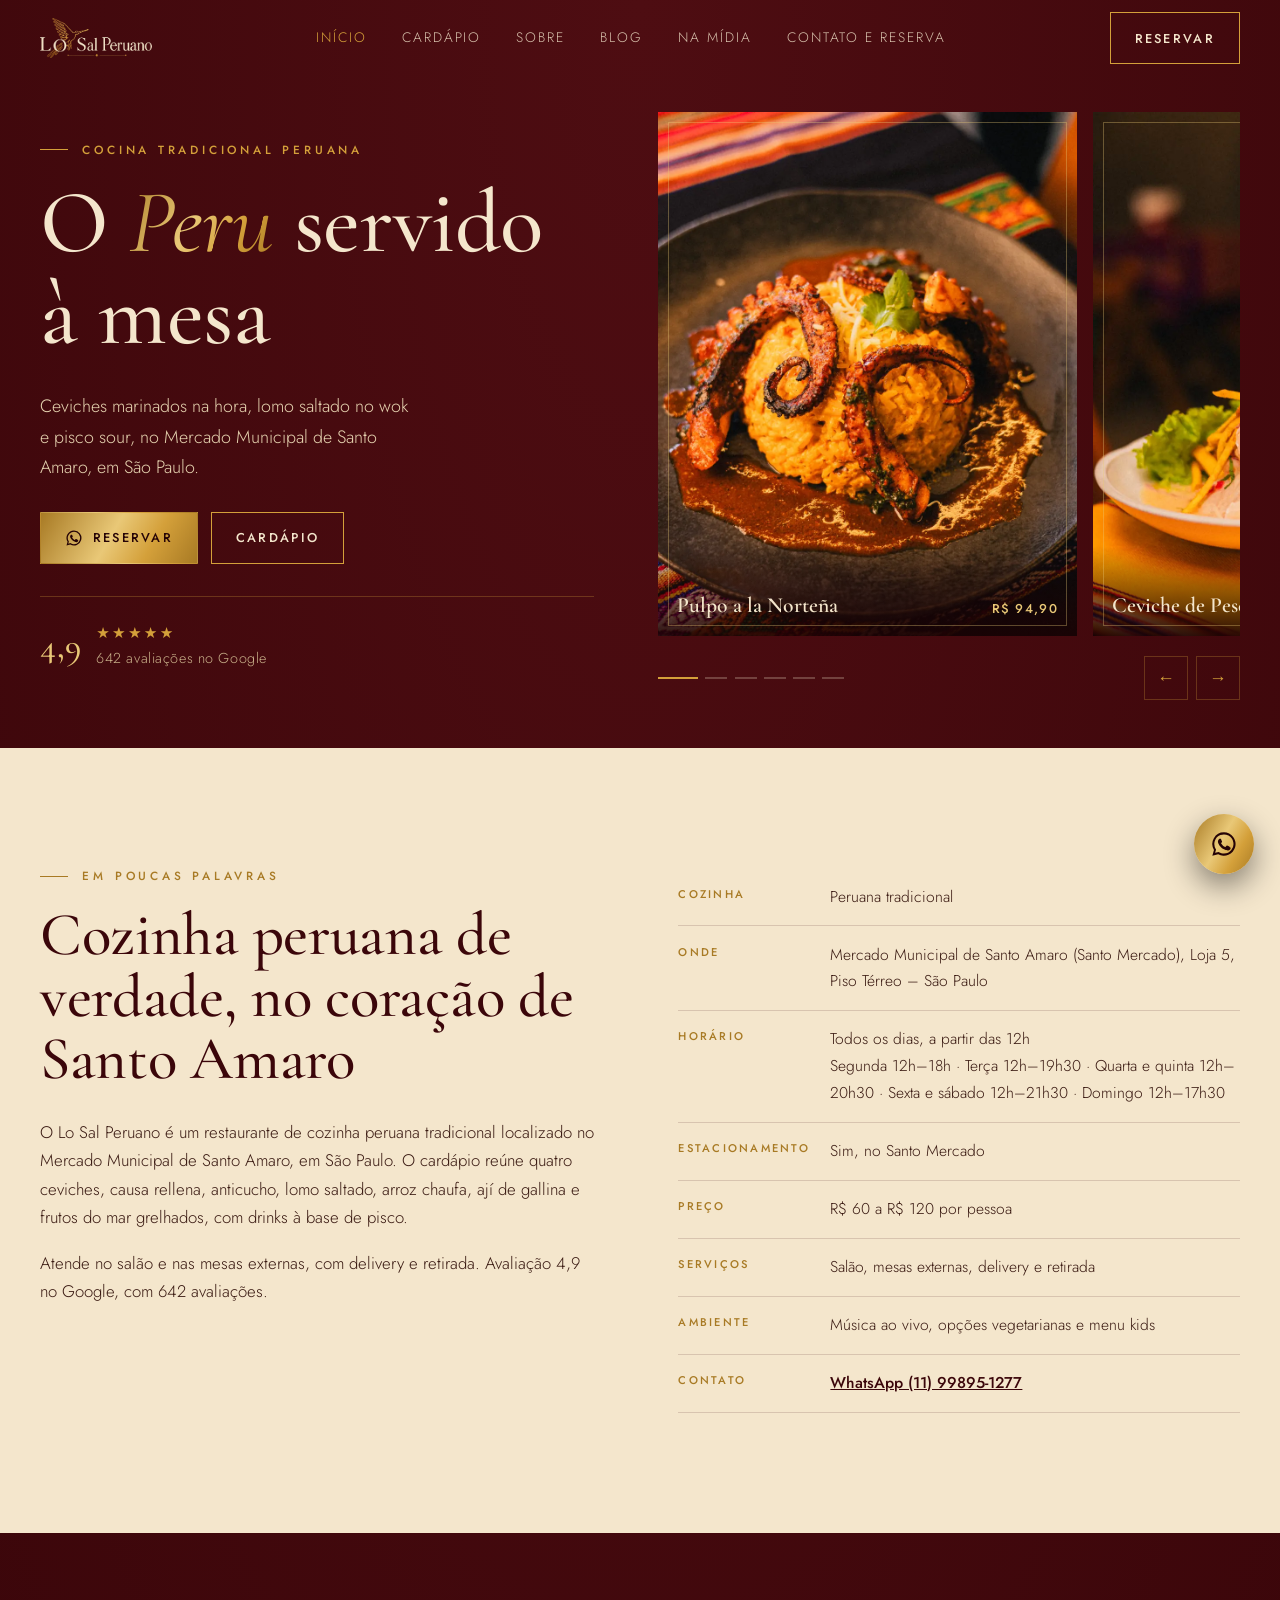
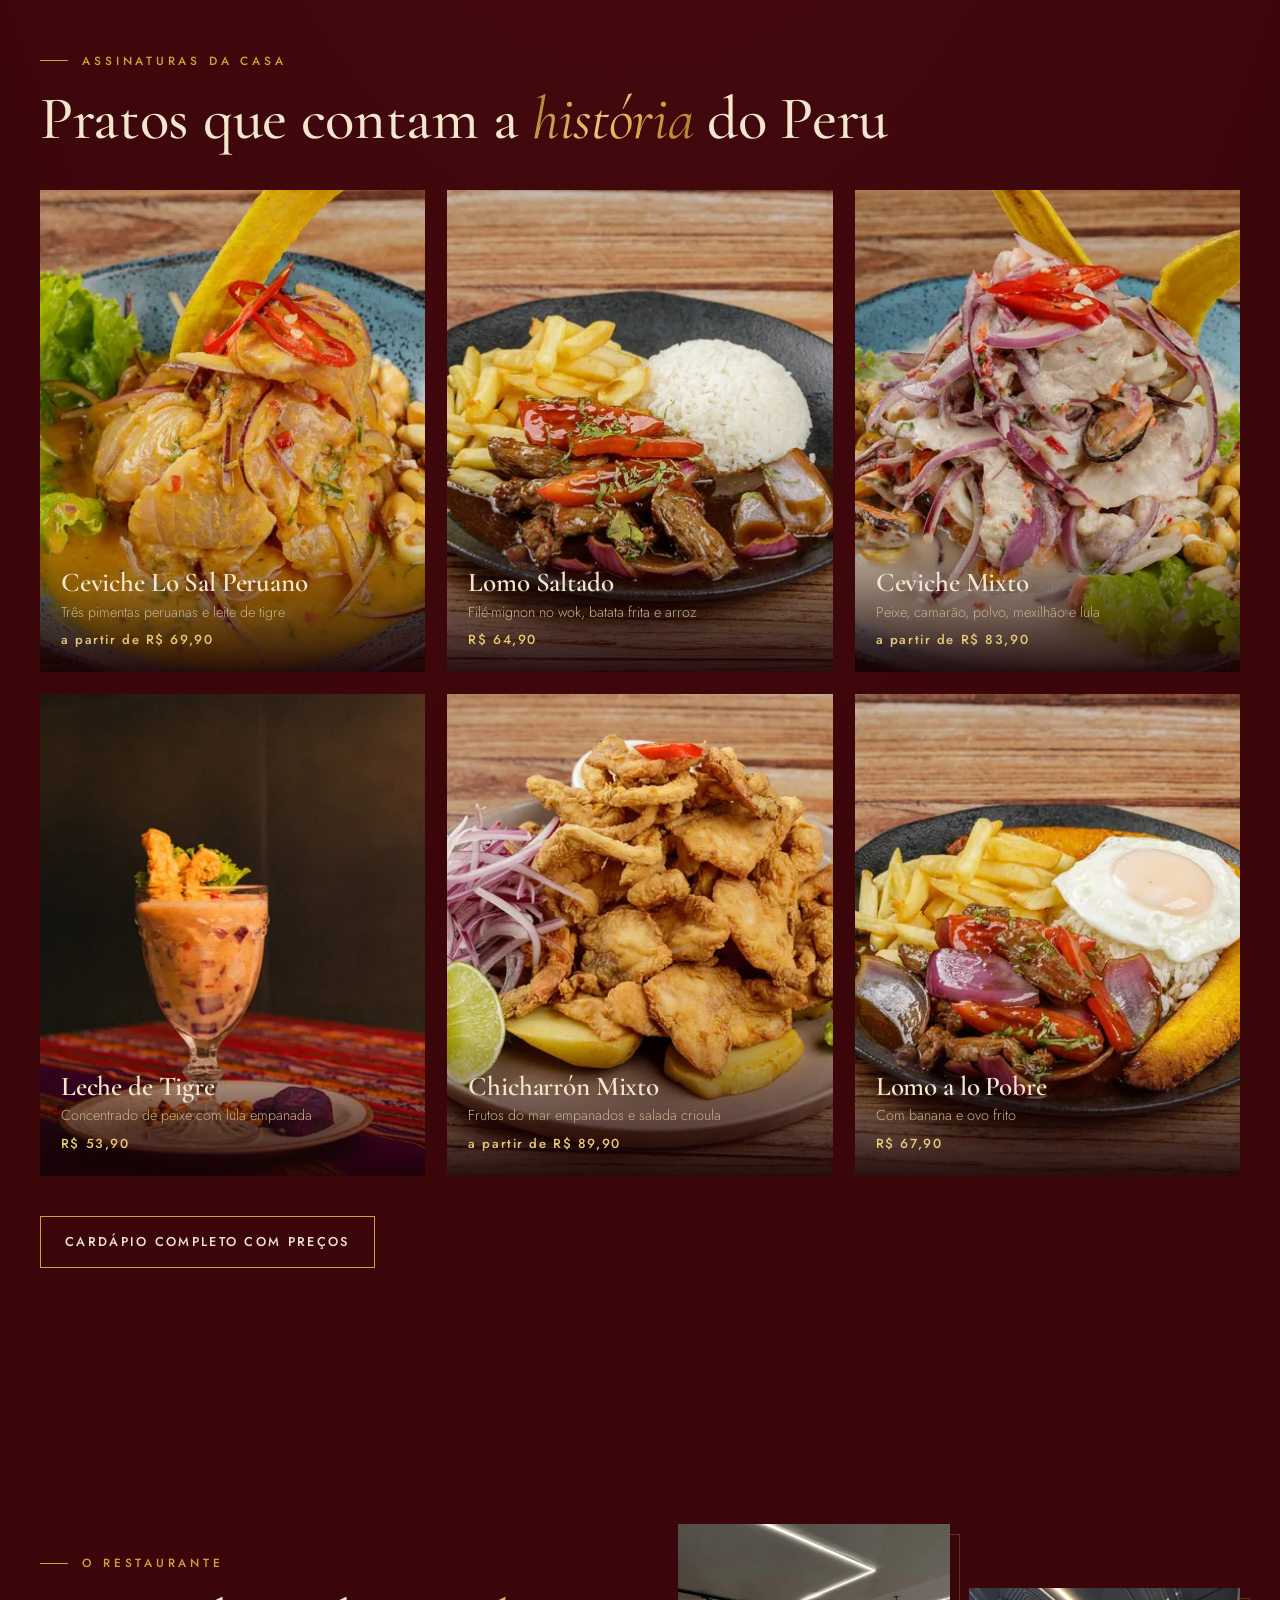
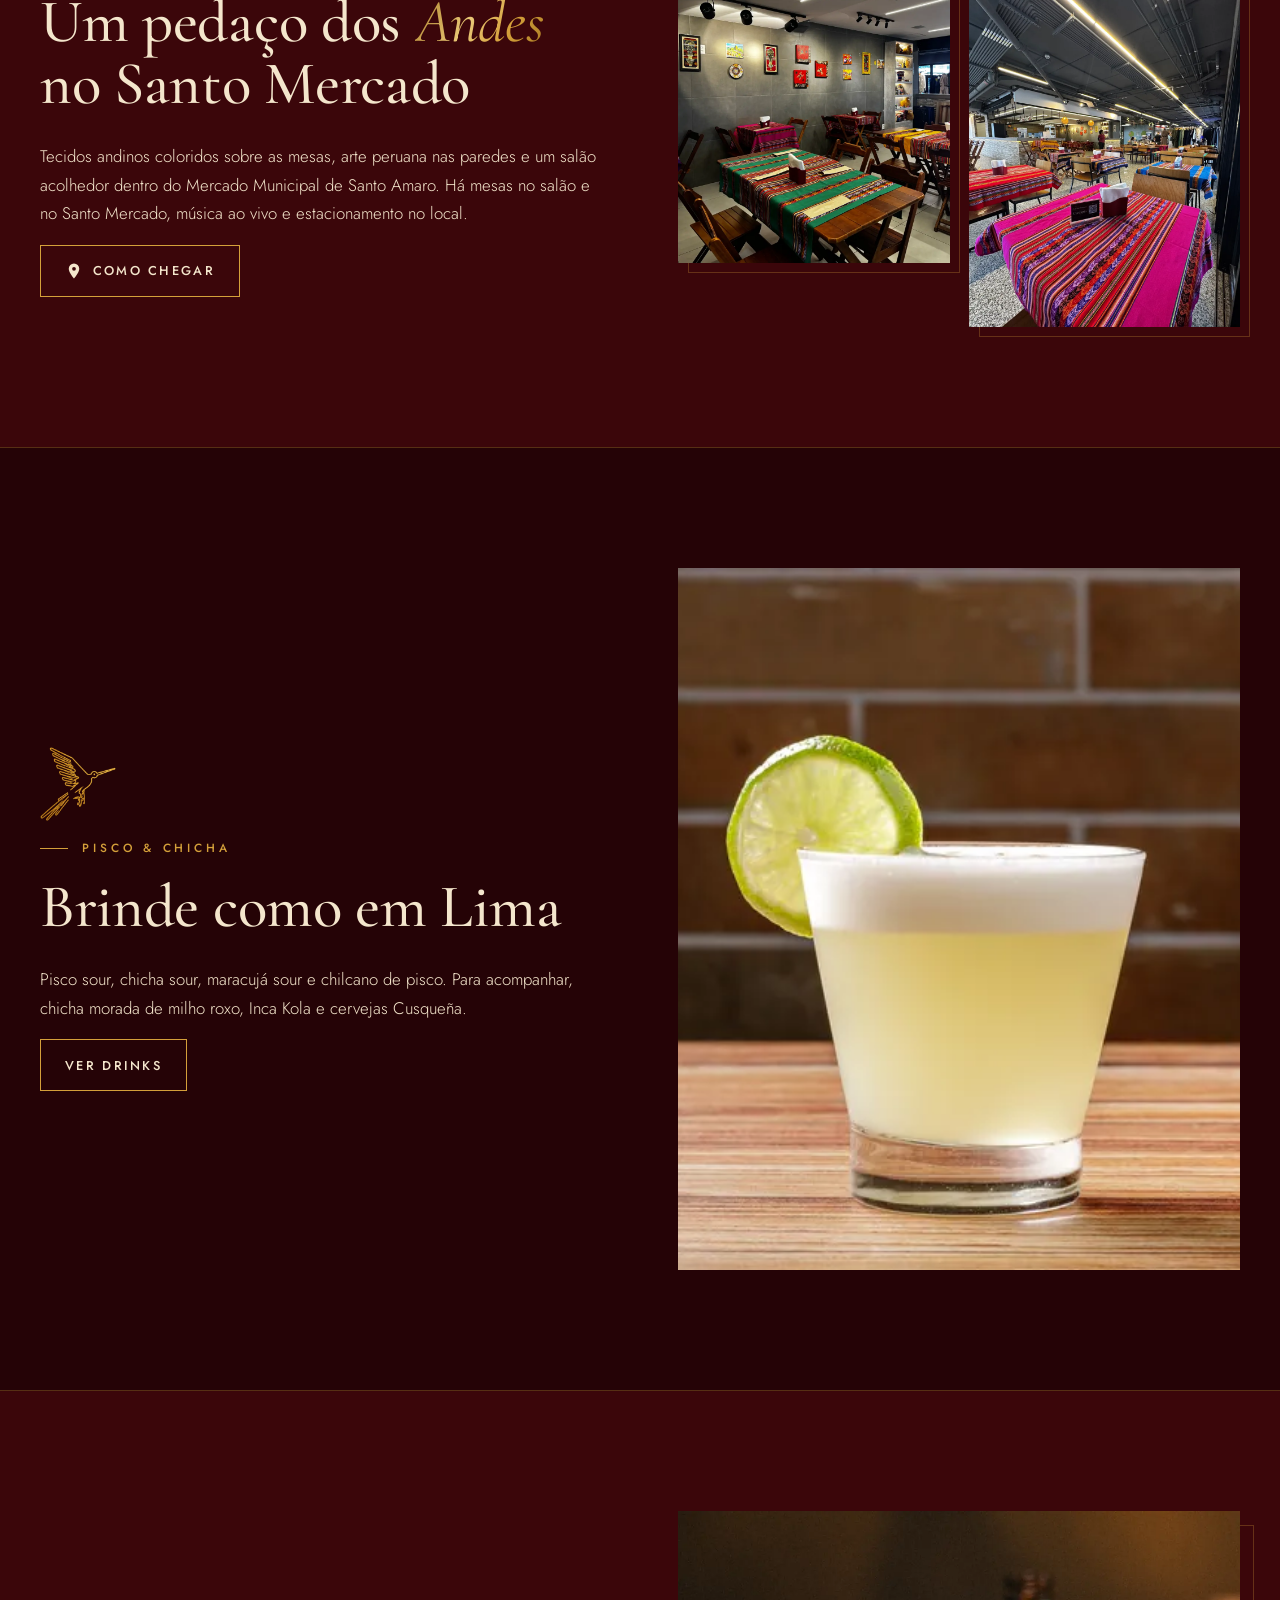
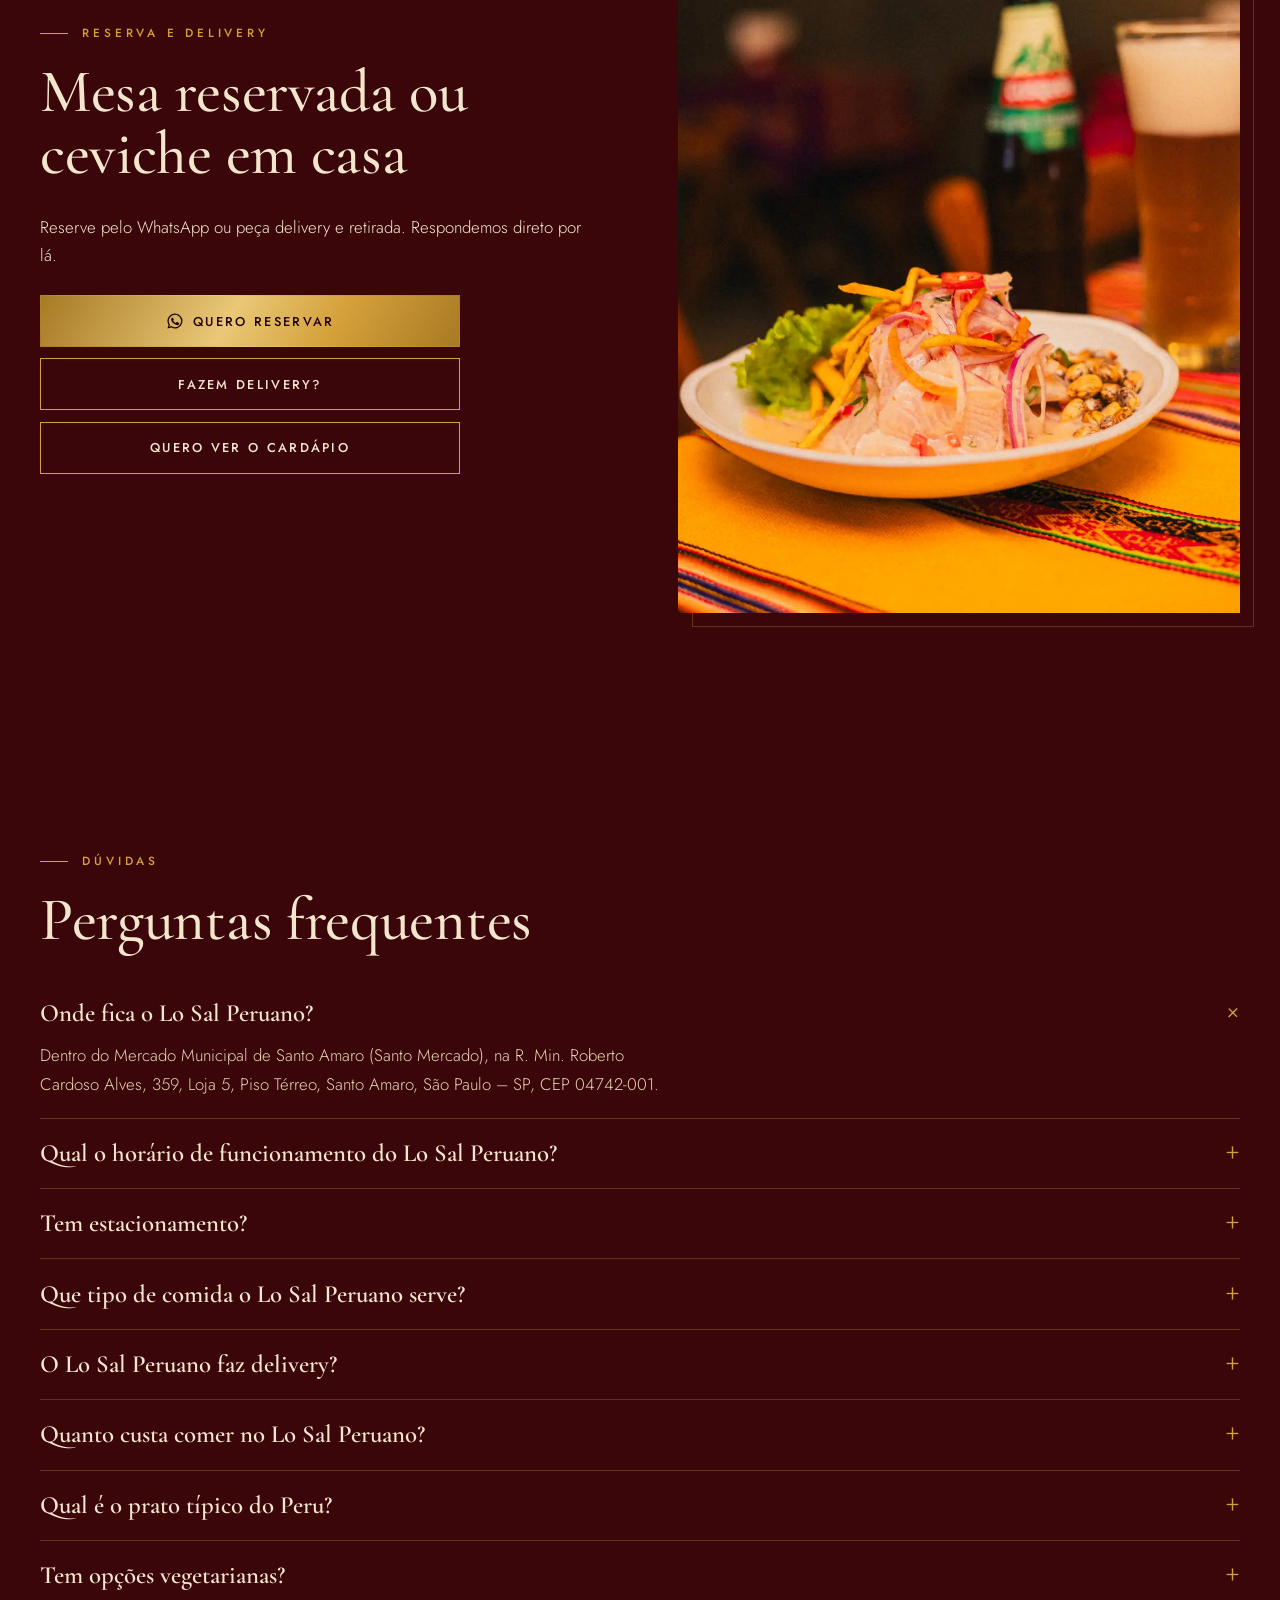
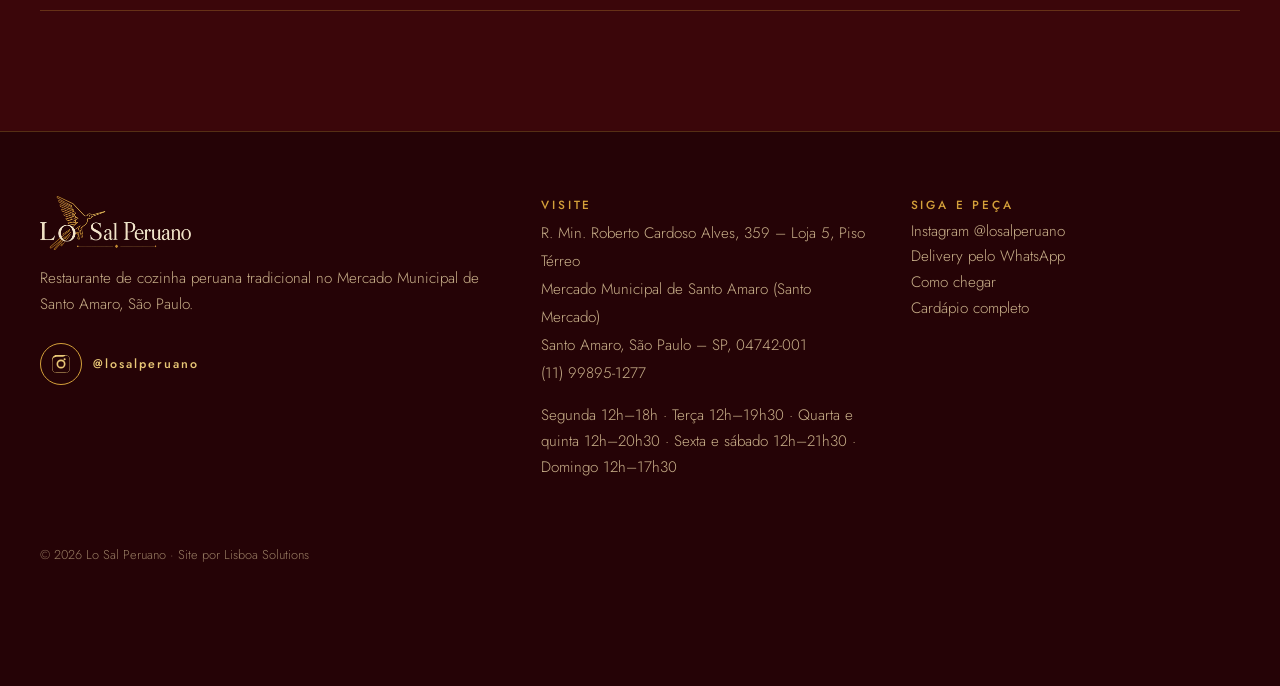
==== commit 6aa94cba: "Add files via upload" ====
--- a/index.html
+++ b/index.html
@@ -12,7 +12,7 @@
 <link rel="stylesheet" href="https://fonts.googleapis.com/css2?family=Cormorant+Garamond:ital,wght@0,500;0,600;1,400&family=Jost:wght@300;400;500&display=swap" media="print" onload="this.media='all'">
 <noscript><link rel="stylesheet" href="https://fonts.googleapis.com/css2?family=Cormorant+Garamond:ital,wght@0,500;0,600;1,400&family=Jost:wght@300;400;500&display=swap"></noscript>
 <link rel="stylesheet" href="/assets/style.css">
-<script type="application/ld+json">{"@context":"https://schema.org","@graph":[{"@type":"Organization","@id":"https://losalperuano.com.br/#marca","name":"Lo Sal Peruano","url":"https://losalperuano.com.br/","logo":"https://losalperuano.com.br/img/logo.webp","slogan":"Cocina Tradicional","sameAs":["https://www.instagram.com/losalperuano/"],"subOrganization":[{"@id":"https://losalperuano.com.br/#restaurante"}]},{"@type":"Restaurant","@id":"https://losalperuano.com.br/#restaurante","name":"Lo Sal Peruano","alternateName":"Restaurante Peruano Lo Sal","slogan":"Cocina Tradicional","url":"https://losalperuano.com.br/","logo":"https://losalperuano.com.br/img/logo.webp","image":["https://losalperuano.com.br/img/slide/pulpo-a-la-nortena.webp","https://losalperuano.com.br/img/slide/ceviche-de-pescado.webp","https://losalperuano.com.br/img/slide/fettuccine-con-lomo-saltado.webp","https://losalperuano.com.br/img/slide/salao-lo-sal-peruano.webp","https://losalperuano.com.br/img/slide/mesas-santo-mercado.webp","https://losalperuano.com.br/img/og.jpg"],"telephone":"+55 11 99895-1277","address":{"@type":"PostalAddress","streetAddress":"R. Min. Roberto Cardoso Alves, 359 - Loja 5, Piso Térreo (Mercado Municipal de Santo Amaro)","addressLocality":"São Paulo","addressRegion":"SP","postalCode":"04742-001","addressCountry":"BR"},"geo":{"@type":"GeoCoordinates","latitude":-23.650263,"longitude":-46.699966},"servesCuisine":["Peruvian","Peruana","Ceviche"],"priceRange":"R$ 60–120","currenciesAccepted":"BRL","menu":"https://losalperuano.com.br/cardapio/","hasMenu":{"@id":"https://losalperuano.com.br/cardapio/#menu"},"hasMap":"https://www.google.com/maps?cid=2345966665367776987","containedInPlace":{"@type":"Place","name":"Mercado Municipal de Santo Amaro (Santo Mercado)"},"areaServed":{"@type":"City","name":"São Paulo"},"sameAs":["https://www.instagram.com/losalperuano/"],"subjectOf":[{"@type":"Article","headline":"Volta ao mundo em sabores: 7 restaurantes com culinária de outros países em SP","url":"https://www.gazetasp.com.br/turismo/volta-ao-mundo-em-sabores-7-restaurantes-com-culinaria-de-outros/","publisher":{"@type":"Organization","name":"Gazeta de São Paulo"},"datePublished":"2023-02-17"},{"@type":"Article","headline":"Lo Sal Peruano no Tatuapé traz história de superação e sabor","url":"https://infomente.com.br/lo-sal-peruano-no-tatuape-traz-historia-de-superacao-e-sabor/","publisher":{"@type":"Organization","name":"Infomente"},"datePublished":"2024-12-17"},{"@type":"Article","headline":"Lo Sal Peruano abre suas portas na Zona Leste","url":"https://saopauloemdestaque.com.br/lo-sal-peruano-abre-suas-portas-na-zona-leste/","publisher":{"@type":"Organization","name":"São Paulo em Destaque"}},{"@type":"Article","headline":"Conheça o Lo Sal Peruano, em São Paulo","url":"https://gastronominho.com.br/comidas/2022/09/conheca-o-lo-sal-peruano-em-sao-paulo/","publisher":{"@type":"Organization","name":"Gastronominho"},"datePublished":"2022-09-27"},{"@type":"Article","headline":"Comida peruana no Mercadão de São Paulo – Lo Sal Peruano","url":"https://gastronomiaeviagens.com.br/2022/03/09/comida-peruana-no-mercadao-de-sao-paulo-lo-sal-peruano/","publisher":{"@type":"Organization","name":"Gastronomia e Viagens"},"datePublished":"2022-03-09"}],"parentOrganization":{"@id":"https://losalperuano.com.br/#marca"},"brand":{"@id":"https://losalperuano.com.br/#marca"},"branchCode":"santo-amaro","openingHoursSpecification":[{"@type":"OpeningHoursSpecification","dayOfWeek":"https://schema.org/Monday","opens":"12:00","closes":"18:00"},{"@type":"OpeningHoursSpecification","dayOfWeek":"https://schema.org/Tuesday","opens":"12:00","closes":"19:30"},{"@type":"OpeningHoursSpecification","dayOfWeek":"https://schema.org/Wednesday","opens":"12:00","closes":"20:30"},{"@type":"OpeningHoursSpecification","dayOfWeek":"https://schema.org/Thursday","opens":"12:00","closes":"20:30"},{"@type":"OpeningHoursSpecification","dayOfWeek":"https://schema.org/Friday","opens":"12:00","closes":"21:30"},{"@type":"OpeningHoursSpecification","dayOfWeek":"https://schema.org/Saturday","opens":"12:00","closes":"21:30"},{"@type":"OpeningHoursSpecification","dayOfWeek":"https://schema.org/Sunday","opens":"12:00","closes":"17:30"}],"amenityFeature":[{"@type":"LocationFeatureSpecification","name":"Mesas externas","value":true},{"@type":"LocationFeatureSpecification","name":"Música ao vivo","value":true},{"@type":"LocationFeatureSpecification","name":"Opções vegetarianas","value":true},{"@type":"LocationFeatureSpecification","name":"Delivery","value":true},{"@type":"LocationFeatureSpecification","name":"Retirada no local","value":true},{"@type":"LocationFeatureSpecification","name":"Menu infantil","value":true},{"@type":"LocationFeatureSpecification","name":"Estacionamento (Santo Mercado)","value":true}],"potentialAction":{"@type":"OrderAction","target":"https://wa.me/5511998951277?text=Ol%C3%A1%21%20Voc%C3%AAs%20fazem%20delivery%3F%20Quero%20fazer%20um%20pedido.","deliveryMethod":["http://purl.org/goodrelations/v1#DeliveryModeOwnFleet","http://purl.org/goodrelations/v1#DeliveryModePickUp"]}},{"@type":"WebSite","@id":"https://losalperuano.com.br/#site","url":"https://losalperuano.com.br/","name":"Lo Sal Peruano","inLanguage":"pt-BR","publisher":{"@id":"https://losalperuano.com.br/#restaurante"}},{"@type":"WebPage","@id":"https://losalperuano.com.br/#webpage","url":"https://losalperuano.com.br/","name":"Lo Sal Peruano – Restaurante Peruano em Santo Amaro, SP","isPartOf":{"@id":"https://losalperuano.com.br/#site"},"about":{"@id":"https://losalperuano.com.br/#restaurante"},"speakable":{"@type":"SpeakableSpecification","cssSelector":[".speak-resumo",".speak-faq"]}},{"@type":"FAQPage","mainEntity":[{"@type":"Question","name":"Onde fica o Lo Sal Peruano?","acceptedAnswer":{"@type":"Answer","text":"Dentro do Mercado Municipal de Santo Amaro (Santo Mercado), na R. Min. Roberto Cardoso Alves, 359, Loja 5, Piso Térreo, Santo Amaro, São Paulo – SP, CEP 04742-001."}},{"@type":"Question","name":"Qual o horário de funcionamento do Lo Sal Peruano?","acceptedAnswer":{"@type":"Answer","text":"Todos os dias a partir das 12h. Segunda até 18h, terça até 19h30, quarta e quinta até 20h30, sexta e sábado até 21h30 e domingo até 17h30."}},{"@type":"Question","name":"Tem estacionamento?","acceptedAnswer":{"@type":"Answer","text":"Sim. O Lo Sal Peruano fica dentro do Santo Mercado (Mercado Municipal de Santo Amaro), que tem estacionamento no local."}},{"@type":"Question","name":"Que tipo de comida o Lo Sal Peruano serve?","acceptedAnswer":{"@type":"Answer","text":"Cozinha peruana tradicional: ceviches, causa rellena, anticucho, lomo saltado, arroz chaufa, ají de gallina, chicharrones, tallarines e sobremesas como torta tres leches e chocoteja."}},{"@type":"Question","name":"O Lo Sal Peruano faz delivery?","acceptedAnswer":{"@type":"Answer","text":"Sim. É possível pedir delivery ou pedir para retirar. Para pedir, chame no WhatsApp (11) 99895-1277."}},{"@type":"Question","name":"Quanto custa comer no Lo Sal Peruano?","acceptedAnswer":{"@type":"Answer","text":"A faixa de preço é de R$ 60 a R$ 120 por pessoa. Os ceviches começam em R$ 68,90 (porção Personal) e o lomo saltado custa R$ 64,90."}},{"@type":"Question","name":"Qual é o prato típico do Peru?","acceptedAnswer":{"@type":"Answer","text":"O ceviche: peixe fresco marinado no limão com pimenta, cebola e coentro, servido com batata-doce e milho. No Lo Sal Peruano há quatro versões, incluindo o Ceviche Lo Sal Peruano, com três tipos de pimentas peruanas."}},{"@type":"Question","name":"Tem opções vegetarianas?","acceptedAnswer":{"@type":"Answer","text":"Sim: Saltado Vegetariano e Tallarín Vegetariano."}}]}]}</script></head><body><a class="skip" href="#conteudo">Pular para o conteúdo</a>
+<script type="application/ld+json">{"@context":"https://schema.org","@graph":[{"@type":"Organization","@id":"https://losalperuano.com.br/#marca","name":"Lo Sal Peruano","url":"https://losalperuano.com.br/","logo":"https://losalperuano.com.br/img/logo.webp","slogan":"Cocina Tradicional","sameAs":["https://www.instagram.com/losalperuano/"],"subOrganization":[{"@id":"https://losalperuano.com.br/#restaurante"}]},{"@type":"Restaurant","@id":"https://losalperuano.com.br/#restaurante","name":"Lo Sal Peruano","alternateName":"Restaurante Peruano Lo Sal","slogan":"Cocina Tradicional","url":"https://losalperuano.com.br/","logo":"https://losalperuano.com.br/img/logo.webp","image":["https://losalperuano.com.br/img/slide/pulpo-a-la-nortena.webp","https://losalperuano.com.br/img/slide/ceviche-de-pescado.webp","https://losalperuano.com.br/img/slide/fettuccine-con-lomo-saltado.webp","https://losalperuano.com.br/img/slide/salao-lo-sal-peruano.webp","https://losalperuano.com.br/img/slide/mesas-santo-mercado.webp","https://losalperuano.com.br/img/og.jpg"],"telephone":"+55 11 99895-1277","address":{"@type":"PostalAddress","streetAddress":"R. Min. Roberto Cardoso Alves, 359 - Loja 5, Piso Térreo (Mercado Municipal de Santo Amaro)","addressLocality":"São Paulo","addressRegion":"SP","postalCode":"04742-001","addressCountry":"BR"},"geo":{"@type":"GeoCoordinates","latitude":-23.650263,"longitude":-46.699966},"servesCuisine":["Peruvian","Peruana","Ceviche"],"priceRange":"R$ 60–120","currenciesAccepted":"BRL","menu":"https://losalperuano.com.br/cardapio/","hasMenu":{"@id":"https://losalperuano.com.br/cardapio/#menu"},"hasMap":"https://www.google.com/maps?cid=2345966665367776987","containedInPlace":{"@type":"Place","name":"Mercado Municipal de Santo Amaro (Santo Mercado)"},"areaServed":{"@type":"City","name":"São Paulo"},"sameAs":["https://www.instagram.com/losalperuano/"],"subjectOf":[{"@type":"Article","headline":"Volta ao mundo em sabores: 7 restaurantes com culinária de outros países em SP","url":"https://www.gazetasp.com.br/turismo/volta-ao-mundo-em-sabores-7-restaurantes-com-culinaria-de-outros/","publisher":{"@type":"Organization","name":"Gazeta de São Paulo"},"datePublished":"2023-02-17"},{"@type":"Article","headline":"Lo Sal Peruano no Tatuapé traz história de superação e sabor","url":"https://infomente.com.br/lo-sal-peruano-no-tatuape-traz-historia-de-superacao-e-sabor/","publisher":{"@type":"Organization","name":"Infomente"},"datePublished":"2024-12-17"},{"@type":"Article","headline":"Lo Sal Peruano abre suas portas na Zona Leste","url":"https://saopauloemdestaque.com.br/lo-sal-peruano-abre-suas-portas-na-zona-leste/","publisher":{"@type":"Organization","name":"São Paulo em Destaque"}},{"@type":"Article","headline":"Conheça o Lo Sal Peruano, em São Paulo","url":"https://gastronominho.com.br/comidas/2022/09/conheca-o-lo-sal-peruano-em-sao-paulo/","publisher":{"@type":"Organization","name":"Gastronominho"},"datePublished":"2022-09-27"},{"@type":"Article","headline":"Comida peruana no Mercadão de São Paulo – Lo Sal Peruano","url":"https://gastronomiaeviagens.com.br/2022/03/09/comida-peruana-no-mercadao-de-sao-paulo-lo-sal-peruano/","publisher":{"@type":"Organization","name":"Gastronomia e Viagens"},"datePublished":"2022-03-09"}],"founder":{"@type":"Person","@id":"https://losalperuano.com.br/sobre/#jonas-azevedo","name":"Jonas Azevedo"},"knowsLanguage":["pt-BR","es"],"parentOrganization":{"@id":"https://losalperuano.com.br/#marca"},"brand":{"@id":"https://losalperuano.com.br/#marca"},"branchCode":"santo-amaro","openingHoursSpecification":[{"@type":"OpeningHoursSpecification","dayOfWeek":"https://schema.org/Monday","opens":"12:00","closes":"18:00"},{"@type":"OpeningHoursSpecification","dayOfWeek":"https://schema.org/Tuesday","opens":"12:00","closes":"19:30"},{"@type":"OpeningHoursSpecification","dayOfWeek":"https://schema.org/Wednesday","opens":"12:00","closes":"20:30"},{"@type":"OpeningHoursSpecification","dayOfWeek":"https://schema.org/Thursday","opens":"12:00","closes":"20:30"},{"@type":"OpeningHoursSpecification","dayOfWeek":"https://schema.org/Friday","opens":"12:00","closes":"21:30"},{"@type":"OpeningHoursSpecification","dayOfWeek":"https://schema.org/Saturday","opens":"12:00","closes":"21:30"},{"@type":"OpeningHoursSpecification","dayOfWeek":"https://schema.org/Sunday","opens":"12:00","closes":"17:30"}],"amenityFeature":[{"@type":"LocationFeatureSpecification","name":"Mesas externas","value":true},{"@type":"LocationFeatureSpecification","name":"Música ao vivo","value":true},{"@type":"LocationFeatureSpecification","name":"Opções vegetarianas","value":true},{"@type":"LocationFeatureSpecification","name":"Delivery","value":true},{"@type":"LocationFeatureSpecification","name":"Retirada no local","value":true},{"@type":"LocationFeatureSpecification","name":"Menu infantil","value":true},{"@type":"LocationFeatureSpecification","name":"Estacionamento (Santo Mercado)","value":true}],"potentialAction":{"@type":"OrderAction","target":"https://wa.me/5511998951277?text=Ol%C3%A1%21%20Voc%C3%AAs%20fazem%20delivery%3F%20Quero%20fazer%20um%20pedido.","deliveryMethod":["http://purl.org/goodrelations/v1#DeliveryModeOwnFleet","http://purl.org/goodrelations/v1#DeliveryModePickUp"]}},{"@type":"WebSite","@id":"https://losalperuano.com.br/#site","url":"https://losalperuano.com.br/","name":"Lo Sal Peruano","inLanguage":"pt-BR","publisher":{"@id":"https://losalperuano.com.br/#restaurante"}},{"@type":"WebPage","@id":"https://losalperuano.com.br/#webpage","url":"https://losalperuano.com.br/","name":"Lo Sal Peruano – Restaurante Peruano em Santo Amaro, SP","isPartOf":{"@id":"https://losalperuano.com.br/#site"},"about":{"@id":"https://losalperuano.com.br/#restaurante"},"speakable":{"@type":"SpeakableSpecification","cssSelector":[".speak-resumo",".speak-faq"]}},{"@type":"FAQPage","mainEntity":[{"@type":"Question","name":"Onde fica o Lo Sal Peruano?","acceptedAnswer":{"@type":"Answer","text":"Dentro do Mercado Municipal de Santo Amaro (Santo Mercado), na R. Min. Roberto Cardoso Alves, 359, Loja 5, Piso Térreo, Santo Amaro, São Paulo – SP, CEP 04742-001."}},{"@type":"Question","name":"Qual o horário de funcionamento do Lo Sal Peruano?","acceptedAnswer":{"@type":"Answer","text":"Todos os dias a partir das 12h. Segunda até 18h, terça até 19h30, quarta e quinta até 20h30, sexta e sábado até 21h30 e domingo até 17h30."}},{"@type":"Question","name":"Tem estacionamento?","acceptedAnswer":{"@type":"Answer","text":"Sim. O Lo Sal Peruano fica dentro do Santo Mercado (Mercado Municipal de Santo Amaro), que tem estacionamento no local."}},{"@type":"Question","name":"Que tipo de comida o Lo Sal Peruano serve?","acceptedAnswer":{"@type":"Answer","text":"Cozinha peruana tradicional: ceviches, causa rellena, anticucho, lomo saltado, arroz chaufa, ají de gallina, chicharrones, tallarines e sobremesas como torta tres leches e chocoteja."}},{"@type":"Question","name":"O Lo Sal Peruano faz delivery?","acceptedAnswer":{"@type":"Answer","text":"Sim. É possível pedir delivery ou pedir para retirar. Para pedir, chame no WhatsApp (11) 99895-1277."}},{"@type":"Question","name":"Quanto custa comer no Lo Sal Peruano?","acceptedAnswer":{"@type":"Answer","text":"A faixa de preço é de R$ 60 a R$ 120 por pessoa. Os ceviches começam em R$ 68,90 (porção Personal) e o lomo saltado custa R$ 64,90."}},{"@type":"Question","name":"Qual é o prato típico do Peru?","acceptedAnswer":{"@type":"Answer","text":"O ceviche: peixe fresco marinado no limão com pimenta, cebola e coentro, servido com batata-doce e milho. No Lo Sal Peruano há quatro versões, incluindo o Ceviche Lo Sal Peruano, com três tipos de pimentas peruanas."}},{"@type":"Question","name":"Tem opções vegetarianas?","acceptedAnswer":{"@type":"Answer","text":"Sim: Saltado Vegetariano e Tallarín Vegetariano."}}]}]}</script></head><body><a class="skip" href="#conteudo">Pular para o conteúdo</a>
 <header class="hdr"><div class="wrap"><a class="brand" href="/" aria-label="Lo Sal Peruano, página inicial"><img src="/img/logo.webp" alt="Lo Sal Peruano – Cocina Tradicional" width="600" height="214"></a>
 <nav class="nav" aria-label="Principal"><a href="/" aria-current="page">Início</a><a href="/cardapio/">Cardápio</a><a href="/sobre/">Sobre</a><a href="/blog/">Blog</a><a href="/na-midia/">Na mídia</a><a href="/contato/">Contato e reserva</a></nav><a class="btn" href="https://wa.me/5511998951277?text=Ol%C3%A1%21%20Quero%20reservar%20uma%20mesa%20no%20Lo%20Sal%20Peruano." target="_blank" rel="noopener">Reservar</a>
 <button class="menu-tg" aria-label="Abrir menu" aria-expanded="false"><span></span><span></span></button></div></header>
--- a/assets/style.css
+++ b/assets/style.css
@@ -203,3 +203,10 @@
 .mid .btn{margin-top:auto;align-self:flex-start}
 @media (max-width:900px){.midias{grid-template-columns:1fr}.mid{padding:1.5rem}}
 .page-hero .kicker{margin-inline:auto}
+.quote{max-width:820px;margin-inline:auto;text-align:center}
+.quote .bird{margin:0 auto 1.4rem;width:70px}
+.quote blockquote{margin:0}
+.quote blockquote p{font:italic 400 clamp(1.45rem,5vw,2.2rem)/1.35 var(--serif);color:var(--creme);max-width:none;margin:0 0 1.6rem}
+.who{display:flex;flex-direction:column;align-items:center;gap:.2rem;margin:0 auto;max-width:none}
+.who b{font:600 1.3rem var(--serif);color:var(--ouro-2)}
+.who span{font:500 .72rem var(--sans);letter-spacing:.22em;text-transform:uppercase;color:var(--muted)}
